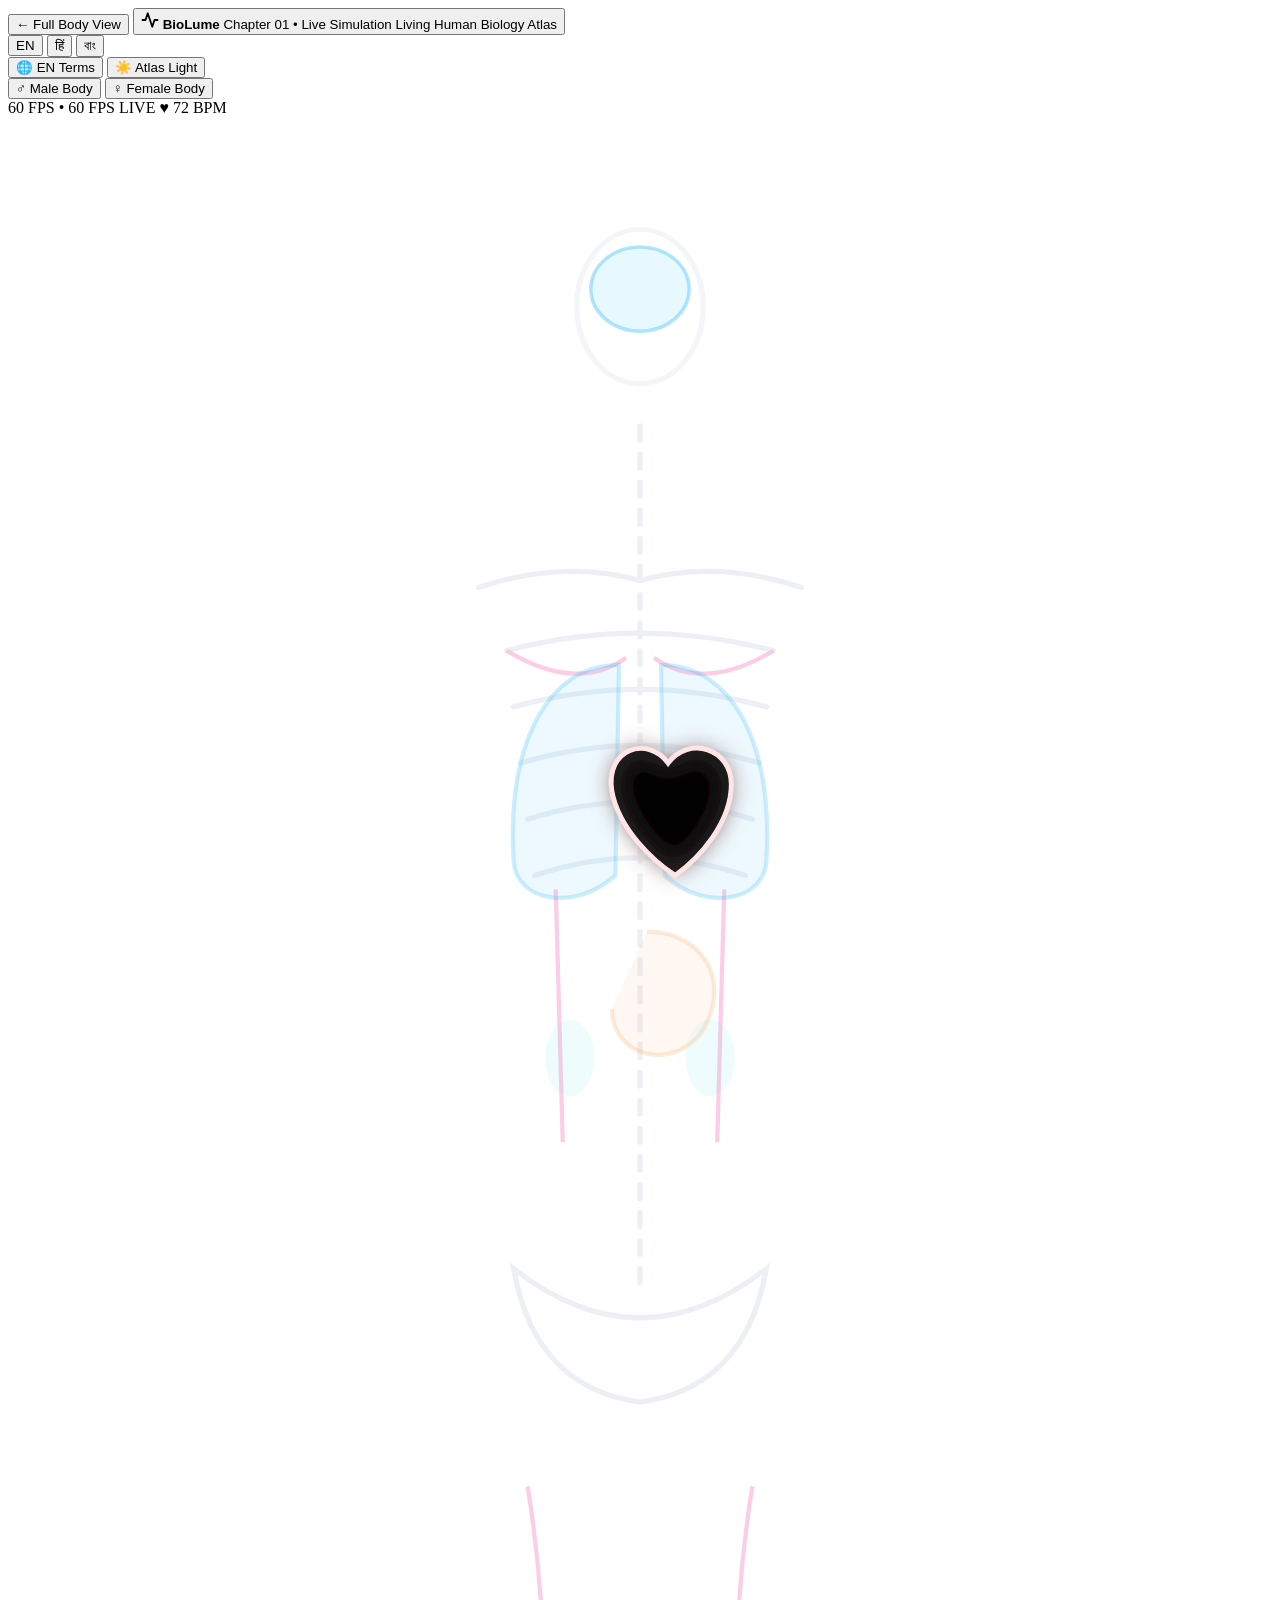
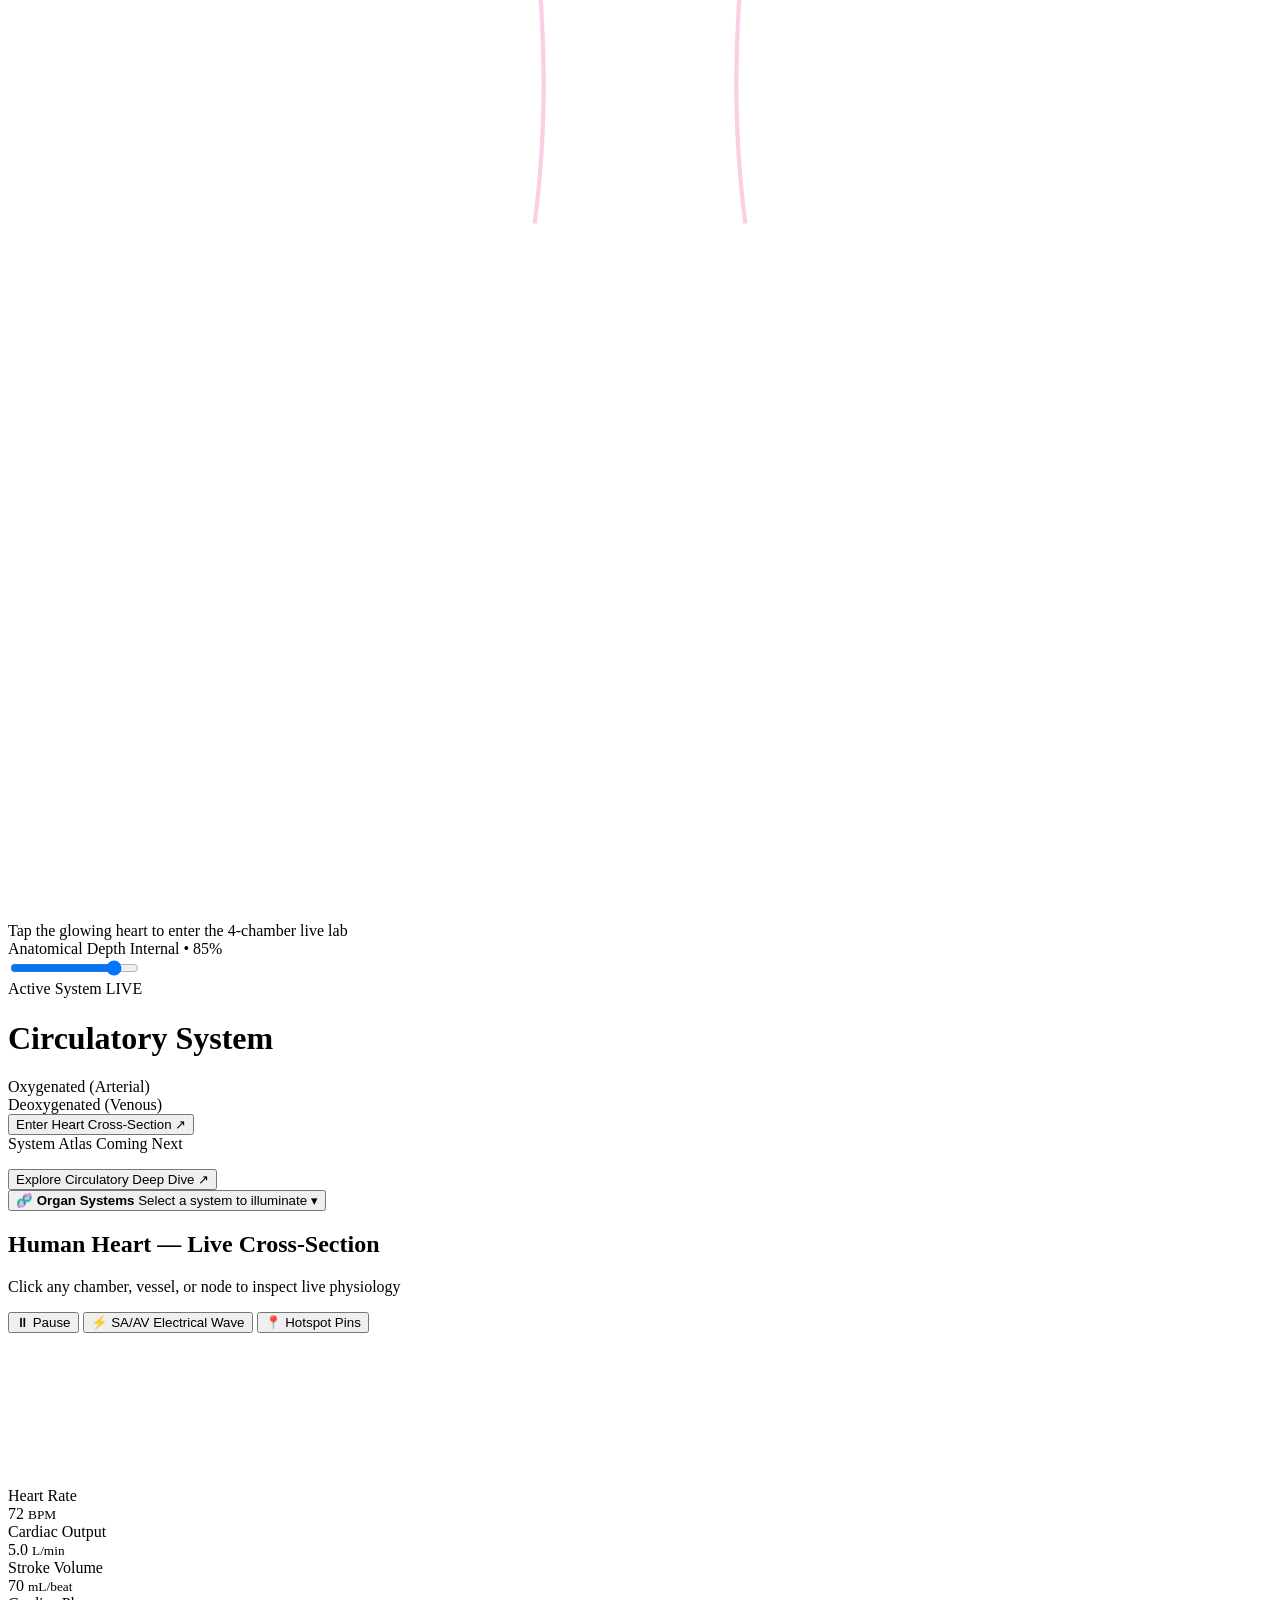
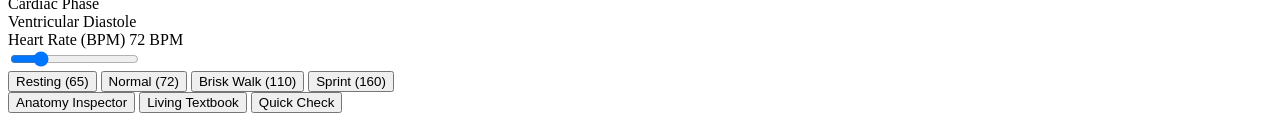
==== index.html @ b5ef1cfd "Create index.html" ====
<!DOCTYPE html>
<html lang="en" data-theme="dark" data-lang="en">
<head>
  <meta charset="UTF-8" />
  <meta name="viewport" content="width=device-width, initial-scale=1.0" />
  <title>BioLume — Living Human Biology Atlas</title>
  <meta name="description" content="Interactive 60 FPS bioluminescent human biology book in English, Hindi, and Bengali." />
  <link rel="preconnect" href="https://fonts.googleapis.com" />
  <link rel="preconnect" href="https://fonts.gstatic.com" crossorigin />
  <link href="https://fonts.googleapis.com/css2?family=Hind+Siliguri:wght@400;500;600;700&family=Noto+Sans+Devanagari:wght@400;500;600;700&family=Plus+Jakarta+Sans:wght@400;500;600;700;800&display=swap" rel="stylesheet" />
  <link rel="stylesheet" href="style.css" />
</head>
<body class="lab-grid-bg">
  <!-- TOP NAVIGATION BAR -->
  <header class="navbar">
    <div class="nav-inner">
      <div class="nav-left">
        <button id="btn-back" class="btn-back hidden" type="button">
          <span aria-hidden="true">←</span>
          <span data-i18n="nav.backToBody">Full Body View</span>
        </button>

        <button id="btn-brand" class="brand-btn" type="button">
          <span class="brand-icon" aria-hidden="true">
            <svg viewBox="0 0 24 24" width="18" height="18" fill="none" stroke="currentColor" stroke-width="2.4" stroke-linecap="round" stroke-linejoin="round">
              <polyline points="22 12 18 12 15 21 9 3 6 12 2 12"></polyline>
            </svg>
            <span class="brand-dot"></span>
          </span>
          <span class="brand-text">
            <span class="brand-row">
              <strong data-i18n="brand">BioLume</strong>
              <span class="chapter-badge" data-i18n="nav.chapterBadge">Chapter 01 • Live Simulation</span>
            </span>
            <span class="brand-tagline" data-i18n="tagline">Living Human Biology Atlas</span>
          </span>
        </button>
      </div>

      <div class="nav-right">
        <div class="lang-group" role="group" aria-label="Language Selector">
          <button class="lang-btn active" type="button" data-lang-btn="en">EN</button>
          <button class="lang-btn" type="button" data-lang-btn="hi">हिं</button>
          <button class="lang-btn" type="button" data-lang-btn="bn">বাং</button>
        </div>

        <button id="btn-bilingual" class="pill-btn" type="button" aria-pressed="true">
          <span aria-hidden="true">🌐</span>
          <span class="hide-xs" data-i18n="nav.bilingual">EN Terms</span>
        </button>

        <button id="btn-theme" class="pill-btn" type="button">
          <span id="theme-icon" aria-hidden="true">☀️</span>
          <span id="theme-label" class="hide-sm">Atlas Light</span>
        </button>
      </div>
    </div>
  </header>

  <!-- VIEW 1: FRONT PAGE — FULL BODY STAGE -->
  <main id="view-body" class="body-view">
    <div class="stage-top-bar">
      <div class="sex-toggle glass-panel" role="group" aria-label="Body Switch">
        <button id="btn-male" class="sex-btn active" type="button" aria-pressed="true">
          <span aria-hidden="true">♂</span>
          <span data-i18n="stage.male">Male Body</span>
        </button>
        <button id="btn-female" class="sex-btn" type="button" aria-pressed="false">
          <span aria-hidden="true">♀</span>
          <span data-i18n="stage.female">Female Body</span>
        </button>
      </div>

      <div class="telemetry-badges">
        <span class="badge-pill glass-panel fps-badge">
          <span class="live-dot"></span>
          <span id="fps-readout">60 FPS • 60 FPS LIVE</span>
        </span>
        <span class="badge-pill glass-panel bpm-badge hide-xs">
          <span>♥</span>
          <span id="stage-bpm-readout">72 BPM</span>
        </span>
      </div>
    </div>

    <div class="stage-grid">
      <!-- Interactive Human Body Canvas + SVG -->
      <div class="body-stage-wrap">
        <div id="body-stage-box" class="body-stage glass-panel">
          <div class="pedestal-glow" aria-hidden="true"></div>

          <svg id="body-svg" viewBox="0 0 360 640" class="body-svg" role="img" aria-label="Interactive Human Anatomy">
            <defs>
              <linearGradient id="bodySkinGrad" x1="0" y1="0" x2="0" y2="1">
                <stop id="skin-stop-1" offset="0%" stop-color="#38bdf8" stop-opacity="0.22" />
                <stop id="skin-stop-2" offset="100%" stop-color="#0284c7" stop-opacity="0.08" />
              </linearGradient>
              <filter id="organGlow" x="-30%" y="-30%" width="160%" height="160%">
                <feGaussianBlur stdDeviation="3.5" result="blur" />
                <feMerge>
                  <feMergeNode in="blur" />
                  <feMergeNode in="SourceGraphic" />
                </feMerge>
              </filter>
            </defs>

            <!-- Male / Female Silhouette -->
            <path id="body-outline" fill="url(#bodySkinGrad)" stroke="#38bdf8" stroke-width="1.8" />

            <!-- Muscular Layer -->
            <g id="layer-muscular" stroke="#f472b6" stroke-width="1.2" fill="none" opacity="0.35">
              <path d="M 142 152 Q 162 164 176 154 M 218 152 Q 198 164 184 154" />
              <path d="M 156 220 L 158 292 M 204 220 L 202 292" />
              <path d="M 148 390 Q 156 440 150 486 M 212 390 Q 204 440 210 486" />
            </g>

            <!-- Skeletal Layer -->
            <g id="layer-skeletal" stroke="#cbd5e1" stroke-width="1.5" fill="none" stroke-linecap="round" opacity="0.35">
              <ellipse cx="180" cy="54" rx="18" ry="22" stroke-opacity="0.65" />
              <line x1="180" y1="88" x2="180" y2="332" stroke-dasharray="4 4" />
              <path d="M 134 134 Q 158 126 180 132 Q 202 126 226 134" />
              <path d="M 142 152 Q 180 142 218 152" />
              <path d="M 144 168 Q 180 158 216 168" />
              <path d="M 146 184 Q 180 174 214 184" />
              <path d="M 148 200 Q 180 190 212 200" />
              <path d="M 150 216 Q 180 206 210 216" />
              <path id="pelvis-path" d="M 144 328 Q 180 356 216 328 Q 210 362 180 366 Q 150 362 144 328 Z" />
            </g>

            <!-- Reference Organs -->
            <g id="layer-organs" opacity="0.85">
              <ellipse id="org-brain" cx="180" cy="49" rx="14" ry="12" fill="#38bdf8" fill-opacity="0.14" stroke="#38bdf8" stroke-width="1" stroke-opacity="0.45" />
              <path id="org-lung-l" d="M 174 156 C 154 156 142 178 144 212 C 145 224 162 226 173 216 Z" fill="#38bdf8" fill-opacity="0.1" stroke="#38bdf8" stroke-width="1.2" stroke-opacity="0.3" />
              <path id="org-lung-r" d="M 186 156 C 206 156 218 178 216 212 C 215 224 198 226 187 216 Z" fill="#38bdf8" fill-opacity="0.1" stroke="#38bdf8" stroke-width="1.2" stroke-opacity="0.3" />
              <path id="org-stomach" d="M 182 232 C 198 232 206 246 198 260 C 190 272 172 268 172 254" fill="#fb923c" fill-opacity="0.08" stroke="#fb923c" stroke-width="1.2" stroke-opacity="0.22" />
              <ellipse id="org-kidney-l" cx="160" cy="268" rx="7" ry="11" fill="#22d3ee" fill-opacity="0.08" />
              <ellipse id="org-kidney-r" cx="200" cy="268" rx="7" ry="11" fill="#22d3ee" fill-opacity="0.08" />
            </g>

            <!-- Clickable Glowing Heart -->
            <g id="heart-hotspot" class="heart-clickable" role="button" tabindex="0" aria-label="Enter Heart Cross-Section" filter="url(#organGlow)">
              <circle id="heart-ring" cx="188" cy="198" r="21" fill="none" stroke="var(--arterial)" stroke-width="1.6" class="hotspot-ring" />
              <path id="heart-shape" d="M 188 184 C 182 176 170 180 172 192 C 174 203 184 212 190 216 C 197 211 206 201 206 190 C 206 180 194 176 188 184 Z" fill="var(--arterial)" fill-opacity="0.94" stroke="#ffe4e6" stroke-width="1.4" />
            </g>
          </svg>

          <!-- 60 FPS Physiology Canvas -->
          <canvas id="body-canvas" class="stage-canvas" aria-hidden="true"></canvas>

          <div class="stage-hint-wrap">
            <div id="stage-hint" class="stage-hint">Tap the glowing heart to enter the 4-chamber live lab</div>
          </div>
        </div>
      </div>

      <!-- Right Controls: X-Ray Depth + Active System Card -->
      <div class="stage-controls">
        <div class="glass-panel control-card">
          <div class="control-head">
            <span class="control-title" data-i18n="stage.xrayLabel">Anatomical Depth</span>
            <span id="xray-badge" class="accent-pill">Internal • 85%</span>
          </div>
          <input id="xray-slider" class="lab-slider" type="range" min="0" max="100" value="85" />
          <div id="xray-labels" class="xray-steps"></div>
        </div>

        <div class="glass-panel control-card">
          <div class="control-head">
            <span class="micro-label" data-i18n="stage.activeSystem">Active System</span>
            <span id="active-live-tag" class="live-tag">LIVE</span>
          </div>
          <h1 id="active-sys-title" class="sys-title">Circulatory System</h1>
          <p id="active-sys-desc" class="sys-desc"></p>

          <!-- Shown when Circulatory is selected -->
          <div id="circulatory-actions">
            <div class="legend-grid">
              <div class="legend-item">
                <span class="dot arterial-dot"></span>
                <span data-i18n="stage.oxygenated">Oxygenated (Arterial)</span>
              </div>
              <div class="legend-item">
                <span class="dot venous-dot"></span>
                <span data-i18n="stage.deoxygenated">Deoxygenated (Venous)</span>
              </div>
            </div>
            <button id="btn-enter-heart" class="primary-cta" type="button">
              <span data-i18n="stage.openDeepDive">Enter Heart Cross-Section</span>
              <span aria-hidden="true">↗</span>
            </button>
          </div>

          <!-- Shown when another system is selected -->
          <div id="coming-soon-box" class="soon-box hidden">
            <div class="soon-title" data-i18n="stage.comingSoonTitle">System Atlas Coming Next</div>
            <p class="soon-desc" data-i18n="stage.comingSoonDesc"></p>
            <button id="btn-jump-circulatory" class="secondary-cta" type="button">
              <span data-i18n="stage.switchCirculatory">Explore Circulatory Deep Dive</span>
              <span aria-hidden="true">↗</span>
            </button>
          </div>
        </div>
      </div>
    </div>
  </main>

  <!-- RIGHT-CORNER FLOATING ORGAN SYSTEM DOCK -->
  <aside id="organ-dock" class="organ-dock" aria-label="Organ Systems">
    <div class="glass-panel dock-card">
      <button id="btn-dock-toggle" class="dock-header" type="button" aria-expanded="true">
        <span class="dock-head-left">
          <span class="dock-icon">🧬</span>
          <span class="dock-titles">
            <strong data-i18n="dock.title">Organ Systems</strong>
            <span id="dock-subtitle" data-i18n="dock.subtitle">Select a system to illuminate</span>
          </span>
        </span>
        <span id="dock-chevron" class="dock-chevron">▾</span>
      </button>
      <div id="dock-list" class="dock-list atlas-scroll"></div>
    </div>
  </aside>

  <!-- VIEW 2: 60 FPS HEART DEEP-DIVE LAB -->
  <section id="view-heart" class="heart-view hidden">
    <div class="heart-header">
      <div>
        <h1 class="heart-title" data-i18n="heartLab.title">Human Heart — Live Cross-Section</h1>
        <p class="heart-subtitle" data-i18n="heartLab.subtitle">Click any chamber, vessel, or node to inspect live physiology</p>
      </div>

      <div class="heart-toggles">
        <button id="btn-pause" class="pill-btn" type="button">⏸ Pause</button>
        <button id="btn-electric" class="pill-btn active-electric" type="button" aria-pressed="true">⚡ <span data-i18n="heartLab.toggles.electrical">SA/AV Electrical Wave</span></button>
        <button id="btn-pins" class="pill-btn active-accent" type="button" aria-pressed="true">📍 <span data-i18n="heartLab.toggles.labels">Hotspot Pins</span></button>
      </div>
    </div>

    <div class="heart-grid">
      <!-- Left: 60 FPS Heart Cross-Section + Metrics + BPM Slider -->
      <div class="heart-left">
        <div id="heart-canvas-box" class="heart-stage glass-panel">
          <canvas id="heart-canvas" class="heart-canvas"></canvas>
          <div id="hotspot-pins-layer" class="pins-layer"></div>
        </div>

        <div class="metrics-grid">
          <div class="glass-panel metric-card">
            <span class="metric-label" data-i18n="heartLab.metrics.bpm">Heart Rate</span>
            <div class="metric-val arterial"><span id="metric-bpm">72</span> <small>BPM</small></div>
          </div>
          <div class="glass-panel metric-card">
            <span class="metric-label" data-i18n="heartLab.metrics.output">Cardiac Output</span>
            <div class="metric-val accent"><span id="metric-output">5.0</span> <small data-i18n="heartLab.metrics.litersMin">L/min</small></div>
          </div>
          <div class="glass-panel metric-card">
            <span class="metric-label" data-i18n="heartLab.metrics.stroke">Stroke Volume</span>
            <div class="metric-val"><span id="metric-stroke">70</span> <small data-i18n="heartLab.metrics.mlBeat">mL/beat</small></div>
          </div>
          <div class="glass-panel metric-card">
            <span class="metric-label" data-i18n="heartLab.metrics.phase">Cardiac Phase</span>
            <div id="metric-phase" class="metric-phase">Ventricular Diastole</div>
          </div>
        </div>

        <div class="glass-panel control-card">
          <div class="control-head">
            <span class="control-title" data-i18n="heartLab.bpmControl">Heart Rate (BPM)</span>
            <span id="bpm-pill" class="arterial-pill">72 BPM</span>
          </div>
          <input id="bpm-slider" class="lab-slider lab-slider-arterial" type="range" min="45" max="180" value="72" />
          <div class="preset-grid">
            <button class="preset-btn" type="button" data-bpm="65" data-i18n="heartLab.presets.rest">Resting (65)</button>
            <button class="preset-btn active" type="button" data-bpm="72" data-i18n="heartLab.presets.normal">Normal (72)</button>
            <button class="preset-btn" type="button" data-bpm="110" data-i18n="heartLab.presets.walk">Brisk Walk (110)</button>
            <button class="preset-btn" type="button" data-bpm="160" data-i18n="heartLab.presets.sprint">Sprint (160)</button>
          </div>
        </div>
      </div>

      <!-- Right: Anatomy Inspector / Living Textbook / Active Recall Quiz -->
      <div class="glass-panel reader-panel">
        <div class="reader-tabs" role="tablist">
          <button class="tab-btn active" type="button" data-tab="inspect" data-i18n="heartLab.tabs.inspect">Anatomy Inspector</button>
          <button class="tab-btn" type="button" data-tab="chapter" data-i18n="heartLab.tabs.chapter">Living Textbook</button>
          <button class="tab-btn" type="button" data-tab="quiz" data-i18n="heartLab.tabs.quiz">Quick Check</button>
        </div>
        <div id="reader-body" class="reader-body atlas-scroll"></div>
      </div>
    </div>
  </section>

  <script src="script.js"></script>
</body>
</html>
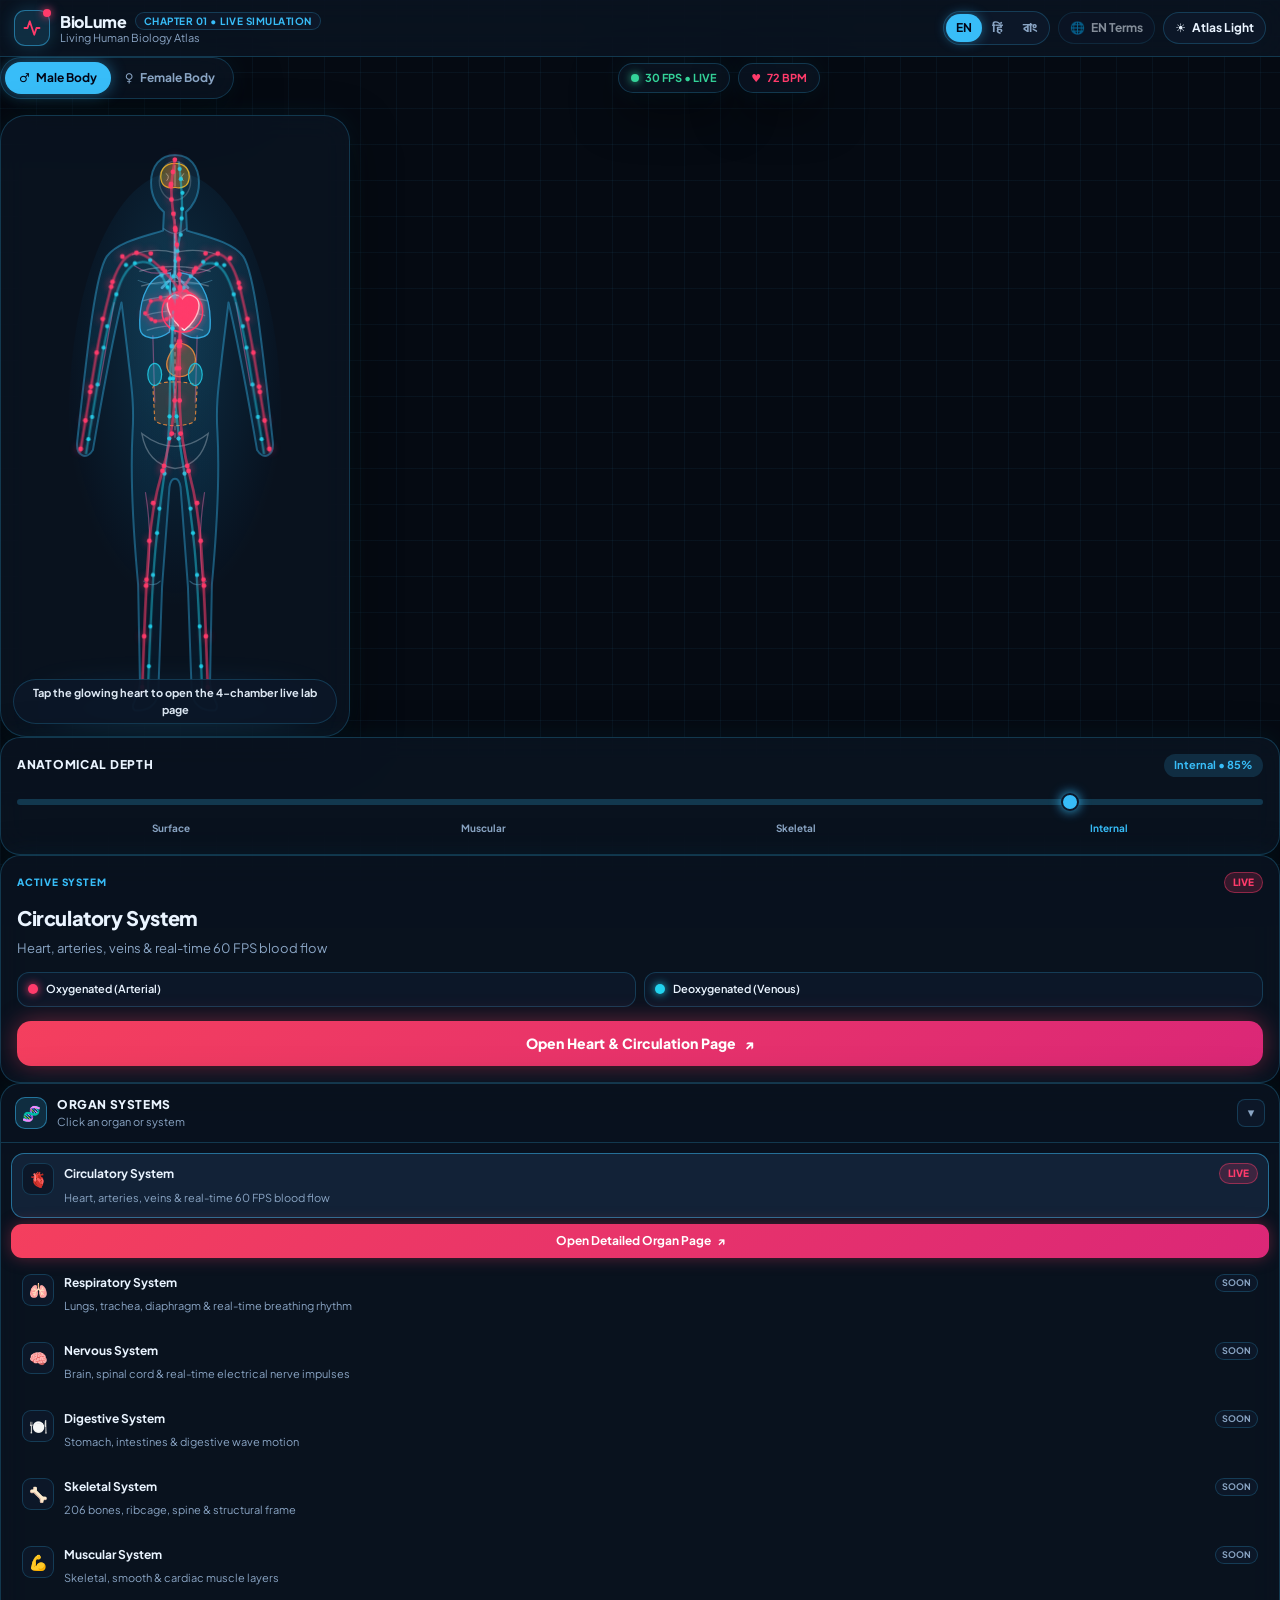
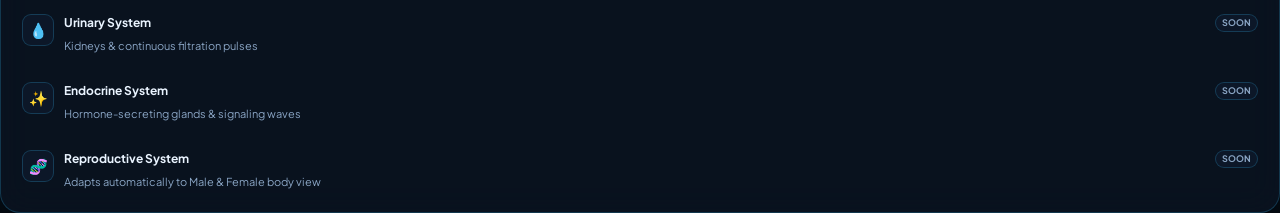
==== commit 7bdf04e9: "Update index.html" ====
--- a/index.html
+++ b/index.html
@@ -4,7 +4,7 @@
   <meta charset="UTF-8" />
   <meta name="viewport" content="width=device-width, initial-scale=1.0" />
   <title>BioLume — Living Human Biology Atlas</title>
-  <meta name="description" content="Interactive 60 FPS bioluminescent human biology book in English, Hindi, and Bengali." />
+  <meta name="description" content="Interactive 60 FPS bioluminescent human biology atlas in English, Hindi, and Bengali." />
   <link rel="preconnect" href="https://fonts.googleapis.com" />
   <link rel="preconnect" href="https://fonts.gstatic.com" crossorigin />
   <link href="https://fonts.googleapis.com/css2?family=Hind+Siliguri:wght@400;500;600;700&family=Noto+Sans+Devanagari:wght@400;500;600;700&family=Plus+Jakarta+Sans:wght@400;500;600;700;800&display=swap" rel="stylesheet" />
@@ -15,12 +15,7 @@
   <header class="navbar">
     <div class="nav-inner">
       <div class="nav-left">
-        <button id="btn-back" class="btn-back hidden" type="button">
-          <span aria-hidden="true">←</span>
-          <span data-i18n="nav.backToBody">Full Body View</span>
-        </button>
-
-        <button id="btn-brand" class="brand-btn" type="button">
+        <a href="index.html" class="brand-btn">
           <span class="brand-icon" aria-hidden="true">
             <svg viewBox="0 0 24 24" width="18" height="18" fill="none" stroke="currentColor" stroke-width="2.4" stroke-linecap="round" stroke-linejoin="round">
               <polyline points="22 12 18 12 15 21 9 3 6 12 2 12"></polyline>
@@ -34,7 +29,7 @@
             </span>
             <span class="brand-tagline" data-i18n="tagline">Living Human Biology Atlas</span>
           </span>
-        </button>
+        </a>
       </div>
 
       <div class="nav-right">
@@ -57,11 +52,12 @@
     </div>
   </header>
 
-  <!-- VIEW 1: FRONT PAGE — FULL BODY STAGE -->
-  <main id="view-body" class="body-view">
+  <!-- RESPONSIVE MULTI-DEVICE WORKSPACE (Mobile / Tablet / Laptop / Desktop) -->
+  <main class="atlas-workspace">
+    <!-- Top Control Strip: Male/Female Switch + Live Telemetry -->
     <div class="stage-top-bar">
       <div class="sex-toggle glass-panel" role="group" aria-label="Body Switch">
-        <button id="btn-male" class="sex-btn active" type="button" aria-pressed="true">
+        <button id="btn-male" class="sex-btn active-male" type="button" aria-pressed="true">
           <span aria-hidden="true">♂</span>
           <span data-i18n="stage.male">Male Body</span>
         </button>
@@ -74,28 +70,35 @@
       <div class="telemetry-badges">
         <span class="badge-pill glass-panel fps-badge">
           <span class="live-dot"></span>
-          <span id="fps-readout">60 FPS • 60 FPS LIVE</span>
+          <span id="fps-readout">60 FPS • LIVE</span>
         </span>
-        <span class="badge-pill glass-panel bpm-badge hide-xs">
-          <span>♥</span>
+        <span class="badge-pill glass-panel bpm-badge">
+          <span aria-hidden="true">♥</span>
           <span id="stage-bpm-readout">72 BPM</span>
         </span>
       </div>
     </div>
 
-    <div class="stage-grid">
-      <!-- Interactive Human Body Canvas + SVG -->
-      <div class="body-stage-wrap">
+    <!-- Responsive 3-Area Grid: Body Stage | Inspector Controls | Organ Systems Dock -->
+    <div class="workspace-grid">
+      <!-- AREA 1: FULL HUMAN BODY DIAGRAM + 60 FPS LIVE PHYSIOLOGY CANVAS -->
+      <section class="col-body" aria-label="Interactive Human Body">
         <div id="body-stage-box" class="body-stage glass-panel">
           <div class="pedestal-glow" aria-hidden="true"></div>
 
-          <svg id="body-svg" viewBox="0 0 360 640" class="body-svg" role="img" aria-label="Interactive Human Anatomy">
+          <svg id="body-svg" viewBox="0 0 360 640" class="body-svg" role="img" aria-label="Interactive Full Human Body Anatomy">
             <defs>
               <linearGradient id="bodySkinGrad" x1="0" y1="0" x2="0" y2="1">
-                <stop id="skin-stop-1" offset="0%" stop-color="#38bdf8" stop-opacity="0.22" />
-                <stop id="skin-stop-2" offset="100%" stop-color="#0284c7" stop-opacity="0.08" />
+                <stop id="skin-stop-1" offset="0%" stop-color="#38bdf8" stop-opacity="0.34" />
+                <stop id="skin-stop-2" offset="100%" stop-color="#0284c7" stop-opacity="0.16" />
               </linearGradient>
-              <filter id="organGlow" x="-30%" y="-30%" width="160%" height="160%">
+
+              <radialGradient id="bodyInnerGlow" cx="50%" cy="34%" r="55%">
+                <stop offset="0%" stop-color="#38bdf8" stop-opacity="0.18" />
+                <stop offset="100%" stop-color="#0ea5e9" stop-opacity="0" />
+              </radialGradient>
+
+              <filter id="organGlow" x="-35%" y="-35%" width="170%" height="170%">
                 <feGaussianBlur stdDeviation="3.5" result="blur" />
                 <feMerge>
                   <feMergeNode in="blur" />
@@ -104,19 +107,38 @@
               </filter>
             </defs>
 
-            <!-- Male / Female Silhouette -->
-            <path id="body-outline" fill="url(#bodySkinGrad)" stroke="#38bdf8" stroke-width="1.8" />
+            <!-- Subtle Anatomical Backing Aura -->
+            <ellipse cx="180" cy="310" rx="115" ry="265" fill="url(#bodyInnerGlow)" />
+
+            <!-- Always-Visible Full Human Body Silhouette (Male default, swaps to Female via body.js) -->
+            <path
+              id="body-outline"
+              d="M 180 26 C 196 26 206 38 206 56 C 206 72 198 83 192 88 L 193 108 C 212 114 242 120 254 136 C 266 154 274 226 286 336 C 288 352 276 358 269 346 C 258 282 248 228 238 186 L 231 244 C 228 272 224 294 226 326 C 228 362 226 426 220 492 L 218 598 C 218 614 230 622 224 628 C 212 630 198 624 198 606 L 194 494 L 186 386 C 184 374 176 374 174 386 L 166 494 L 162 606 C 162 624 148 630 136 628 C 130 622 142 614 142 598 L 140 492 C 134 426 132 362 134 326 C 136 294 132 272 129 244 L 122 186 C 112 228 102 282 91 346 C 84 358 72 352 74 336 C 86 226 94 154 106 136 C 118 120 148 114 167 108 L 168 88 C 162 83 154 72 154 56 C 154 38 164 26 180 26 Z"
+              fill="url(#bodySkinGrad)"
+              stroke="#38bdf8"
+              stroke-width="2.2"
+              stroke-linejoin="round"
+            />
+
+            <!-- Anatomical Surface Contour Lines (Neck, Chest, Midline, Knees) -->
+            <g id="layer-contours" stroke="#7dd3fc" stroke-opacity="0.32" stroke-width="1.1" fill="none" stroke-linecap="round">
+              <path d="M 168 106 Q 180 116 192 106" />
+              <path d="M 140 162 Q 160 170 176 162 M 220 162 Q 200 170 184 162" />
+              <line x1="180" y1="168" x2="180" y2="302" stroke-dasharray="3 5" stroke-opacity="0.22" />
+              <path d="M 146 488 Q 156 496 164 488 M 196 488 Q 204 496 214 488" />
+            </g>
 
             <!-- Muscular Layer -->
-            <g id="layer-muscular" stroke="#f472b6" stroke-width="1.2" fill="none" opacity="0.35">
-              <path d="M 142 152 Q 162 164 176 154 M 218 152 Q 198 164 184 154" />
-              <path d="M 156 220 L 158 292 M 204 220 L 202 292" />
-              <path d="M 148 390 Q 156 440 150 486 M 212 390 Q 204 440 210 486" />
+            <g id="layer-muscular" stroke="#f472b6" stroke-width="1.3" fill="none" opacity="0.32" stroke-linecap="round">
+              <path d="M 136 146 Q 158 160 176 150 M 224 146 Q 202 160 184 150" />
+              <path d="M 156 222 L 158 294 M 204 222 L 202 294" />
+              <path d="M 114 186 Q 106 230 98 276 M 246 186 Q 254 230 262 276" />
+              <path d="M 148 392 Q 156 442 150 486 M 212 392 Q 204 442 210 486" />
             </g>
 
             <!-- Skeletal Layer -->
-            <g id="layer-skeletal" stroke="#cbd5e1" stroke-width="1.5" fill="none" stroke-linecap="round" opacity="0.35">
-              <ellipse cx="180" cy="54" rx="18" ry="22" stroke-opacity="0.65" />
+            <g id="layer-skeletal" stroke="#cbd5e1" stroke-width="1.5" fill="none" stroke-linecap="round" opacity="0.36">
+              <ellipse cx="180" cy="54" rx="17" ry="21" stroke-opacity="0.65" />
               <line x1="180" y1="88" x2="180" y2="332" stroke-dasharray="4 4" />
               <path d="M 134 134 Q 158 126 180 132 Q 202 126 226 134" />
               <path d="M 142 152 Q 180 142 218 152" />
@@ -127,34 +149,53 @@
               <path id="pelvis-path" d="M 144 328 Q 180 356 216 328 Q 210 362 180 366 Q 150 362 144 328 Z" />
             </g>
 
-            <!-- Reference Organs -->
-            <g id="layer-organs" opacity="0.85">
-              <ellipse id="org-brain" cx="180" cy="49" rx="14" ry="12" fill="#38bdf8" fill-opacity="0.14" stroke="#38bdf8" stroke-width="1" stroke-opacity="0.45" />
-              <path id="org-lung-l" d="M 174 156 C 154 156 142 178 144 212 C 145 224 162 226 173 216 Z" fill="#38bdf8" fill-opacity="0.1" stroke="#38bdf8" stroke-width="1.2" stroke-opacity="0.3" />
-              <path id="org-lung-r" d="M 186 156 C 206 156 218 178 216 212 C 215 224 198 226 187 216 Z" fill="#38bdf8" fill-opacity="0.1" stroke="#38bdf8" stroke-width="1.2" stroke-opacity="0.3" />
-              <path id="org-stomach" d="M 182 232 C 198 232 206 246 198 260 C 190 272 172 268 172 254" fill="#fb923c" fill-opacity="0.08" stroke="#fb923c" stroke-width="1.2" stroke-opacity="0.22" />
-              <ellipse id="org-kidney-l" cx="160" cy="268" rx="7" ry="11" fill="#22d3ee" fill-opacity="0.08" />
-              <ellipse id="org-kidney-r" cx="200" cy="268" rx="7" ry="11" fill="#22d3ee" fill-opacity="0.08" />
-            </g>
-
-            <!-- Clickable Glowing Heart -->
-            <g id="heart-hotspot" class="heart-clickable" role="button" tabindex="0" aria-label="Enter Heart Cross-Section" filter="url(#organGlow)">
-              <circle id="heart-ring" cx="188" cy="198" r="21" fill="none" stroke="var(--arterial)" stroke-width="1.6" class="hotspot-ring" />
-              <path id="heart-shape" d="M 188 184 C 182 176 170 180 172 192 C 174 203 184 212 190 216 C 197 211 206 201 206 190 C 206 180 194 176 188 184 Z" fill="var(--arterial)" fill-opacity="0.94" stroke="#ffe4e6" stroke-width="1.4" />
+            <!-- Detailed Clickable Organ Diagrams -->
+            <g id="layer-organs">
+              <!-- Brain (Nervous System) -->
+              <g id="org-brain" class="organ-clickable" data-organ="nervous" role="button" tabindex="0" aria-label="Nervous System — Brain">
+                <path d="M 180 35 C 168 35 163 44 165 53 C 166 60 173 63 180 61 C 187 63 194 60 195 53 C 197 44 192 35 180 35 Z" fill="#fbbf24" fill-opacity="0.34" stroke="#fbbf24" stroke-width="1.4" />
+                <path d="M 180 37 L 180 60 M 170 46 Q 175 49 171 54 M 190 46 Q 185 49 189 54" stroke="#fef3c7" stroke-width="0.9" stroke-opacity="0.7" fill="none" />
+              </g>
+
+              <!-- Trachea & Lungs (Respiratory System) -->
+              <g id="org-lungs" class="organ-clickable" data-organ="respiratory" role="button" tabindex="0" aria-label="Respiratory System — Lungs">
+                <path d="M 180 112 L 180 158 M 180 156 L 166 170 M 180 156 L 194 170" stroke="#7dd3fc" stroke-width="3" stroke-linecap="round" fill="none" opacity="0.75" />
+                <path id="org-lung-l" d="M 175 154 C 154 154 140 178 142 214 C 143 226 161 228 174 218 Z" fill="#38bdf8" fill-opacity="0.28" stroke="#38bdf8" stroke-width="1.5" />
+                <path id="org-lung-r" d="M 185 154 C 206 154 220 178 218 214 C 217 226 199 228 186 218 Z" fill="#38bdf8" fill-opacity="0.28" stroke="#38bdf8" stroke-width="1.5" />
+              </g>
+
+              <!-- Stomach & Intestines (Digestive System) -->
+              <g id="org-digestive" class="organ-clickable" data-organ="digestive" role="button" tabindex="0" aria-label="Digestive System — Stomach & Intestines">
+                <path id="org-stomach" d="M 182 230 C 199 230 207 245 199 259 C 191 271 171 268 171 253 C 171 244 177 238 182 230 Z" fill="#fb923c" fill-opacity="0.32" stroke="#fb923c" stroke-width="1.4" />
+                <path d="M 156 278 C 156 270 204 270 204 278 L 202 312 C 202 322 158 322 158 312 Z" fill="#fb923c" fill-opacity="0.16" stroke="#fb923c" stroke-width="1.2" stroke-dasharray="4 3" />
+              </g>
+
+              <!-- Kidneys (Urinary System) -->
+              <g id="org-urinary" class="organ-clickable" data-organ="urinary" role="button" tabindex="0" aria-label="Urinary System — Kidneys">
+                <ellipse id="org-kidney-l" cx="158" cy="264" rx="7.5" ry="12" fill="#22d3ee" fill-opacity="0.32" stroke="#22d3ee" stroke-width="1.3" />
+                <ellipse id="org-kidney-r" cx="202" cy="264" rx="7.5" ry="12" fill="#22d3ee" fill-opacity="0.32" stroke="#22d3ee" stroke-width="1.3" />
+              </g>
+            </g>
+
+            <!-- Flagship Clickable Heart -> Opens circulatory.html -->
+            <g id="heart-hotspot" class="organ-clickable" data-organ="circulatory" role="button" tabindex="0" aria-label="Open Heart & Circulatory System Page" filter="url(#organGlow)">
+              <circle id="heart-ring" cx="188" cy="196" r="22" fill="none" stroke="var(--arterial)" stroke-width="1.7" class="hotspot-ring" />
+              <path d="M 184 180 C 184 170 194 170 195 178" fill="none" stroke="#ff3b6b" stroke-width="3" stroke-linecap="round" />
+              <path id="heart-shape" d="M 188 182 C 182 174 170 179 172 191 C 174 202 184 212 190 216 C 197 211 206 200 206 189 C 206 179 194 174 188 182 Z" fill="var(--arterial)" fill-opacity="0.96" stroke="#ffe4e6" stroke-width="1.5" />
             </g>
           </svg>
 
-          <!-- 60 FPS Physiology Canvas -->
+          <!-- 60 FPS Real-Time Physiology Canvas -->
           <canvas id="body-canvas" class="stage-canvas" aria-hidden="true"></canvas>
 
           <div class="stage-hint-wrap">
-            <div id="stage-hint" class="stage-hint">Tap the glowing heart to enter the 4-chamber live lab</div>
-          </div>
-        </div>
-      </div>
-
-      <!-- Right Controls: X-Ray Depth + Active System Card -->
-      <div class="stage-controls">
+            <div id="stage-hint" class="stage-hint" data-i18n="stage.diveHint">Tap the glowing heart to open the 4-chamber live lab page</div>
+          </div>
+        </div>
+      </section>
+
+      <!-- AREA 2: X-RAY DEPTH SLIDER + ACTIVE ORGAN DETAIL CARD -->
+      <section class="col-inspector" aria-label="System Controls and Details">
         <div class="glass-panel control-card">
           <div class="control-head">
             <span class="control-title" data-i18n="stage.xrayLabel">Anatomical Depth</span>
@@ -184,112 +225,44 @@
                 <span data-i18n="stage.deoxygenated">Deoxygenated (Venous)</span>
               </div>
             </div>
-            <button id="btn-enter-heart" class="primary-cta" type="button">
-              <span data-i18n="stage.openDeepDive">Enter Heart Cross-Section</span>
+            <a href="circulatory.html" class="primary-cta">
+              <span data-i18n="stage.openDeepDive">Open Heart &amp; Circulation Page</span>
               <span aria-hidden="true">↗</span>
-            </button>
+            </a>
           </div>
 
           <!-- Shown when another system is selected -->
           <div id="coming-soon-box" class="soon-box hidden">
-            <div class="soon-title" data-i18n="stage.comingSoonTitle">System Atlas Coming Next</div>
+            <div class="soon-title" data-i18n="stage.comingSoonTitle">Dedicated Organ Page Coming Next</div>
             <p class="soon-desc" data-i18n="stage.comingSoonDesc"></p>
-            <button id="btn-jump-circulatory" class="secondary-cta" type="button">
-              <span data-i18n="stage.switchCirculatory">Explore Circulatory Deep Dive</span>
+            <a href="circulatory.html" class="secondary-cta">
+              <span data-i18n="stage.switchCirculatory">Go to Circulatory System Page</span>
               <span aria-hidden="true">↗</span>
-            </button>
-          </div>
-        </div>
-      </div>
+            </a>
+          </div>
+        </div>
+      </section>
+
+      <!-- AREA 3: ORGAN SYSTEMS DOCK (Sticky Right Sidebar on Laptop/Desktop, Clean Grid on Mobile/Tablet) -->
+      <aside id="organ-dock" class="col-dock" aria-label="Organ Systems">
+        <div class="glass-panel dock-card">
+          <button id="btn-dock-toggle" class="dock-header" type="button" aria-expanded="true">
+            <span class="dock-head-left">
+              <span class="dock-icon" aria-hidden="true">🧬</span>
+              <span class="dock-titles">
+                <strong data-i18n="dock.title">Organ Systems</strong>
+                <span id="dock-subtitle" data-i18n="dock.subtitle">Click an organ or system</span>
+              </span>
+            </span>
+            <span id="dock-chevron" class="dock-chevron" aria-hidden="true">▾</span>
+          </button>
+          <div id="dock-list" class="dock-list atlas-scroll"></div>
+        </div>
+      </aside>
     </div>
   </main>
 
-  <!-- RIGHT-CORNER FLOATING ORGAN SYSTEM DOCK -->
-  <aside id="organ-dock" class="organ-dock" aria-label="Organ Systems">
-    <div class="glass-panel dock-card">
-      <button id="btn-dock-toggle" class="dock-header" type="button" aria-expanded="true">
-        <span class="dock-head-left">
-          <span class="dock-icon">🧬</span>
-          <span class="dock-titles">
-            <strong data-i18n="dock.title">Organ Systems</strong>
-            <span id="dock-subtitle" data-i18n="dock.subtitle">Select a system to illuminate</span>
-          </span>
-        </span>
-        <span id="dock-chevron" class="dock-chevron">▾</span>
-      </button>
-      <div id="dock-list" class="dock-list atlas-scroll"></div>
-    </div>
-  </aside>
-
-  <!-- VIEW 2: 60 FPS HEART DEEP-DIVE LAB -->
-  <section id="view-heart" class="heart-view hidden">
-    <div class="heart-header">
-      <div>
-        <h1 class="heart-title" data-i18n="heartLab.title">Human Heart — Live Cross-Section</h1>
-        <p class="heart-subtitle" data-i18n="heartLab.subtitle">Click any chamber, vessel, or node to inspect live physiology</p>
-      </div>
-
-      <div class="heart-toggles">
-        <button id="btn-pause" class="pill-btn" type="button">⏸ Pause</button>
-        <button id="btn-electric" class="pill-btn active-electric" type="button" aria-pressed="true">⚡ <span data-i18n="heartLab.toggles.electrical">SA/AV Electrical Wave</span></button>
-        <button id="btn-pins" class="pill-btn active-accent" type="button" aria-pressed="true">📍 <span data-i18n="heartLab.toggles.labels">Hotspot Pins</span></button>
-      </div>
-    </div>
-
-    <div class="heart-grid">
-      <!-- Left: 60 FPS Heart Cross-Section + Metrics + BPM Slider -->
-      <div class="heart-left">
-        <div id="heart-canvas-box" class="heart-stage glass-panel">
-          <canvas id="heart-canvas" class="heart-canvas"></canvas>
-          <div id="hotspot-pins-layer" class="pins-layer"></div>
-        </div>
-
-        <div class="metrics-grid">
-          <div class="glass-panel metric-card">
-            <span class="metric-label" data-i18n="heartLab.metrics.bpm">Heart Rate</span>
-            <div class="metric-val arterial"><span id="metric-bpm">72</span> <small>BPM</small></div>
-          </div>
-          <div class="glass-panel metric-card">
-            <span class="metric-label" data-i18n="heartLab.metrics.output">Cardiac Output</span>
-            <div class="metric-val accent"><span id="metric-output">5.0</span> <small data-i18n="heartLab.metrics.litersMin">L/min</small></div>
-          </div>
-          <div class="glass-panel metric-card">
-            <span class="metric-label" data-i18n="heartLab.metrics.stroke">Stroke Volume</span>
-            <div class="metric-val"><span id="metric-stroke">70</span> <small data-i18n="heartLab.metrics.mlBeat">mL/beat</small></div>
-          </div>
-          <div class="glass-panel metric-card">
-            <span class="metric-label" data-i18n="heartLab.metrics.phase">Cardiac Phase</span>
-            <div id="metric-phase" class="metric-phase">Ventricular Diastole</div>
-          </div>
-        </div>
-
-        <div class="glass-panel control-card">
-          <div class="control-head">
-            <span class="control-title" data-i18n="heartLab.bpmControl">Heart Rate (BPM)</span>
-            <span id="bpm-pill" class="arterial-pill">72 BPM</span>
-          </div>
-          <input id="bpm-slider" class="lab-slider lab-slider-arterial" type="range" min="45" max="180" value="72" />
-          <div class="preset-grid">
-            <button class="preset-btn" type="button" data-bpm="65" data-i18n="heartLab.presets.rest">Resting (65)</button>
-            <button class="preset-btn active" type="button" data-bpm="72" data-i18n="heartLab.presets.normal">Normal (72)</button>
-            <button class="preset-btn" type="button" data-bpm="110" data-i18n="heartLab.presets.walk">Brisk Walk (110)</button>
-            <button class="preset-btn" type="button" data-bpm="160" data-i18n="heartLab.presets.sprint">Sprint (160)</button>
-          </div>
-        </div>
-      </div>
-
-      <!-- Right: Anatomy Inspector / Living Textbook / Active Recall Quiz -->
-      <div class="glass-panel reader-panel">
-        <div class="reader-tabs" role="tablist">
-          <button class="tab-btn active" type="button" data-tab="inspect" data-i18n="heartLab.tabs.inspect">Anatomy Inspector</button>
-          <button class="tab-btn" type="button" data-tab="chapter" data-i18n="heartLab.tabs.chapter">Living Textbook</button>
-          <button class="tab-btn" type="button" data-tab="quiz" data-i18n="heartLab.tabs.quiz">Quick Check</button>
-        </div>
-        <div id="reader-body" class="reader-body atlas-scroll"></div>
-      </div>
-    </div>
-  </section>
-
-  <script src="script.js"></script>
+  <script src="lang.js"></script>
+  <script src="body.js"></script>
 </body>
 </html>
--- a/style.css
+++ b/style.css
@@ -0,0 +1,1212 @@
+/* =========================================
+   BIOLUMINESCENT DARK LAB (DEFAULT)
+   ========================================= */
+:root {
+  --bg: #050a12;
+  --bg-radial:
+    radial-gradient(circle at 50% 35%, rgba(14, 165, 233, 0.14) 0%, transparent 52%),
+    radial-gradient(circle at 20% 80%, rgba(244, 63, 94, 0.10) 0%, transparent 48%),
+    linear-gradient(180deg, #040810 0%, #07101d 100%);
+  --grid-line: rgba(56, 189, 248, 0.055);
+  --surface: rgba(11, 20, 34, 0.80);
+  --surface-strong: #0c1728;
+  --surface-hover: rgba(20, 36, 58, 0.92);
+  --border: rgba(56, 189, 248, 0.22);
+  --border-strong: rgba(56, 189, 248, 0.50);
+  --text: #eaf4ff;
+  --muted: #8aa5c4;
+
+  --arterial: #ff3b6b;
+  --venous: #22d3ee;
+  --electric: #fbbf24;
+  --accent: #38bdf8;
+  --accent-soft: rgba(56, 189, 248, 0.16);
+  --arterial-soft: rgba(255, 59, 107, 0.18);
+  --shadow-glow: 0 18px 46px rgba(0, 0, 0, 0.55), 0 0 28px rgba(56, 189, 248, 0.08);
+}
+
+/* =========================================
+   CLASSIC MEDICAL ATLAS (LIGHT MODE)
+   ========================================= */
+[data-theme="light"] {
+  --bg: #f4f7fb;
+  --bg-radial:
+    radial-gradient(circle at 50% 25%, rgba(14, 165, 233, 0.10) 0%, transparent 55%),
+    radial-gradient(circle at 80% 80%, rgba(225, 29, 72, 0.07) 0%, transparent 48%),
+    linear-gradient(180deg, #f8fafd 0%, #eef3f9 100%);
+  --grid-line: rgba(15, 23, 42, 0.045);
+  --surface: rgba(255, 255, 255, 0.90);
+  --surface-strong: #ffffff;
+  --surface-hover: #f1f6fc;
+  --border: rgba(15, 23, 42, 0.13);
+  --border-strong: rgba(2, 132, 199, 0.45);
+  --text: #0f172a;
+  --muted: #475569;
+
+  --arterial: #dc2626;
+  --venous: #0284c7;
+  --electric: #d97706;
+  --accent: #0284c7;
+  --accent-soft: rgba(2, 132, 199, 0.12);
+  --arterial-soft: rgba(220, 38, 38, 0.12);
+  --shadow-glow: 0 14px 36px rgba(15, 23, 42, 0.09);
+}
+
+*, *::before, *::after {
+  box-sizing: border-box;
+  margin: 0;
+  padding: 0;
+}
+
+html {
+  background-color: var(--bg);
+  color: var(--text);
+  scroll-behavior: smooth;
+}
+
+body {
+  min-height: 100vh;
+  background-color: var(--bg);
+  background-image: var(--bg-radial);
+  background-attachment: fixed;
+  color: var(--text);
+  font-family: "Plus Jakarta Sans", "Hind Siliguri", "Noto Sans Devanagari", system-ui, sans-serif;
+  line-height: 1.5;
+  overflow-x: hidden;
+  transition: background-color 0.25s ease, color 0.25s ease;
+  -webkit-font-smoothing: antialiased;
+}
+
+html[data-lang="hi"] body {
+  font-family: "Noto Sans Devanagari", "Plus Jakarta Sans", system-ui, sans-serif;
+  line-height: 1.7;
+}
+
+html[data-lang="bn"] body {
+  font-family: "Hind Siliguri", "Plus Jakarta Sans", system-ui, sans-serif;
+  line-height: 1.72;
+}
+
+a {
+  color: inherit;
+  text-decoration: none;
+}
+
+button {
+  font: inherit;
+  color: inherit;
+  background: none;
+  border: none;
+  cursor: pointer;
+}
+
+.hidden {
+  display: none !important;
+}
+
+.lab-grid-bg {
+  background-image:
+    linear-gradient(to right, var(--grid-line) 1px, transparent 1px),
+    linear-gradient(to bottom, var(--grid-line) 1px, transparent 1px);
+  background-size: 36px 36px;
+}
+
+.glass-panel {
+  background: var(--surface);
+  backdrop-filter: blur(16px);
+  -webkit-backdrop-filter: blur(16px);
+  border: 1px solid var(--border);
+  box-shadow: var(--shadow-glow);
+}
+
+/* =========================================
+   TOP NAVIGATION BAR
+   ========================================= */
+.navbar {
+  position: sticky;
+  top: 0;
+  z-index: 40;
+  width: 100%;
+  border-bottom: 1px solid var(--border);
+  background: var(--surface);
+  backdrop-filter: blur(18px);
+  -webkit-backdrop-filter: blur(18px);
+}
+
+.nav-inner {
+  max-width: 1280px;
+  margin: 0 auto;
+  padding: 10px 14px;
+  display: flex;
+  flex-wrap: wrap;
+  align-items: center;
+  justify-content: space-between;
+  gap: 8px;
+}
+
+.nav-left, .nav-right {
+  display: flex;
+  align-items: center;
+  gap: 8px;
+}
+
+.btn-back {
+  display: inline-flex;
+  align-items: center;
+  gap: 6px;
+  padding: 6px 12px;
+  border-radius: 999px;
+  border: 1px solid var(--border-strong);
+  background: var(--accent-soft);
+  color: var(--accent);
+  font-size: 12px;
+  font-weight: 700;
+  transition: transform 0.15s ease, filter 0.15s ease;
+}
+
+.btn-back:hover { filter: brightness(1.1); }
+.btn-back:active { transform: scale(0.96); }
+
+.brand-btn {
+  display: flex;
+  align-items: center;
+  gap: 10px;
+  text-align: left;
+}
+
+.brand-icon {
+  position: relative;
+  width: 36px;
+  height: 36px;
+  border-radius: 11px;
+  border: 1px solid var(--border-strong);
+  background: var(--accent-soft);
+  color: var(--arterial);
+  display: flex;
+  align-items: center;
+  justify-content: center;
+  box-shadow: 0 0 18px rgba(56, 189, 248, 0.22);
+}
+
+.brand-dot {
+  position: absolute;
+  top: -2px;
+  right: -2px;
+  width: 8px;
+  height: 8px;
+  border-radius: 50%;
+  background: var(--arterial);
+  box-shadow: 0 0 8px var(--arterial);
+}
+
+.brand-text {
+  display: flex;
+  flex-direction: column;
+  line-height: 1.2;
+}
+
+.brand-row {
+  display: flex;
+  align-items: center;
+  gap: 8px;
+}
+
+.brand-row strong {
+  font-size: 16px;
+  font-weight: 800;
+  letter-spacing: -0.02em;
+}
+
+.chapter-badge {
+  display: none;
+  padding: 2px 8px;
+  border-radius: 999px;
+  border: 1px solid var(--border);
+  background: var(--surface-strong);
+  color: var(--accent);
+  font-size: 10px;
+  font-weight: 700;
+  text-transform: uppercase;
+  letter-spacing: 0.05em;
+}
+
+.brand-tagline {
+  display: none;
+  font-size: 11px;
+  color: var(--muted);
+}
+
+.lang-group {
+  display: flex;
+  align-items: center;
+  padding: 2px;
+  border-radius: 999px;
+  border: 1px solid var(--border);
+  background: var(--surface-strong);
+}
+
+.lang-btn {
+  padding: 5px 10px;
+  border-radius: 999px;
+  font-size: 12px;
+  font-weight: 700;
+  color: var(--muted);
+  transition: background 0.15s ease, color 0.15s ease;
+}
+
+.lang-btn:hover { color: var(--text); }
+
+.lang-btn.active {
+  background: var(--accent);
+  color: #020617;
+  box-shadow: 0 0 12px rgba(56, 189, 248, 0.45);
+}
+
+.pill-btn {
+  display: inline-flex;
+  align-items: center;
+  gap: 6px;
+  padding: 6px 11px;
+  border-radius: 999px;
+  border: 1px solid var(--border);
+  background: var(--surface-strong);
+  color: var(--text);
+  font-size: 12px;
+  font-weight: 700;
+  transition: border-color 0.15s ease, transform 0.15s ease;
+}
+
+.pill-btn:hover { border-color: var(--border-strong); }
+.pill-btn:active { transform: scale(0.96); }
+
+.pill-btn.active-accent {
+  border-color: var(--border-strong);
+  background: var(--accent-soft);
+  color: var(--accent);
+}
+
+.pill-btn.active-electric {
+  border-color: rgba(251, 191, 36, 0.55);
+  background: rgba(251, 191, 36, 0.14);
+  color: var(--electric);
+}
+
+.pill-btn.dimmed { opacity: 0.55; }
+
+/* =========================================
+   FRONT PAGE — BODY STAGE
+   ========================================= */
+.body-view {
+  max-width: 1280px;
+  margin: 0 auto;
+  padding: 16px 14px 120px;
+}
+
+.stage-top-bar {
+  max-width: 820px;
+  margin-bottom: 16px;
+  display: flex;
+  flex-wrap: wrap;
+  align-items: center;
+  justify-content: space-between;
+  gap: 10px;
+}
+
+.sex-toggle {
+  display: inline-flex;
+  padding: 4px;
+  border-radius: 999px;
+}
+
+.sex-btn {
+  display: inline-flex;
+  align-items: center;
+  gap: 6px;
+  padding: 7px 14px;
+  border-radius: 999px;
+  font-size: 12px;
+  font-weight: 700;
+  color: var(--muted);
+  transition: all 0.2s ease;
+}
+
+.sex-btn.active-male {
+  background: var(--accent);
+  color: #020617;
+  box-shadow: 0 0 16px rgba(56, 189, 248, 0.45);
+}
+
+.sex-btn.active-female {
+  background: #ec4899;
+  color: #ffffff;
+  box-shadow: 0 0 16px rgba(236, 72, 153, 0.45);
+}
+
+.telemetry-badges {
+  display: flex;
+  align-items: center;
+  gap: 8px;
+}
+
+.badge-pill {
+  display: inline-flex;
+  align-items: center;
+  gap: 6px;
+  padding: 6px 12px;
+  border-radius: 999px;
+  font-size: 11px;
+  font-weight: 700;
+}
+
+.fps-badge { color: #34d399; }
+.bpm-badge { color: var(--arterial); }
+
+.live-dot {
+  width: 8px;
+  height: 8px;
+  border-radius: 50%;
+  background: #34d399;
+  box-shadow: 0 0 8px #34d399;
+  animation: pulseDot 1.6s ease-in-out infinite;
+}
+
+.stage-grid {
+  max-width: 900px;
+  display: grid;
+  grid-template-columns: 1fr;
+  gap: 20px;
+  align-items: center;
+}
+
+.body-stage-wrap {
+  display: flex;
+  justify-content: center;
+}
+
+.body-stage {
+  position: relative;
+  width: 100%;
+  max-width: 350px;
+  aspect-ratio: 9 / 16;
+  border-radius: 26px;
+  padding: 8px;
+  overflow: hidden;
+}
+
+.pedestal-glow {
+  pointer-events: none;
+  position: absolute;
+  left: 40px;
+  right: 40px;
+  bottom: 14px;
+  height: 28px;
+  border-radius: 50%;
+  background: rgba(56, 189, 248, 0.22);
+  filter: blur(18px);
+}
+
+.body-svg {
+  position: relative;
+  z-index: 10;
+  width: 100%;
+  height: 100%;
+  user-select: none;
+}
+
+.stage-canvas {
+  pointer-events: none;
+  position: absolute;
+  inset: 0;
+  z-index: 20;
+  width: 100%;
+  height: 100%;
+}
+
+.organ-clickable {
+  cursor: pointer;
+  outline: none;
+  transition: opacity 0.2s ease, transform 0.2s ease;
+}
+
+.organ-clickable:hover {
+  filter: drop-shadow(0 0 10px var(--accent));
+}
+
+.stage-hint-wrap {
+  pointer-events: none;
+  position: absolute;
+  left: 12px;
+  right: 12px;
+  bottom: 12px;
+  z-index: 30;
+  display: flex;
+  justify-content: center;
+}
+
+.stage-hint {
+  padding: 5px 12px;
+  border-radius: 999px;
+  border: 1px solid var(--border);
+  background: var(--surface-strong);
+  font-size: 11px;
+  font-weight: 700;
+  text-align: center;
+  opacity: 0.94;
+}
+
+/* Controls & System Card */
+.stage-controls {
+  display: flex;
+  flex-direction: column;
+  gap: 14px;
+}
+
+.control-card {
+  border-radius: 20px;
+  padding: 16px;
+}
+
+.control-head {
+  display: flex;
+  align-items: center;
+  justify-content: space-between;
+  gap: 8px;
+  margin-bottom: 10px;
+}
+
+.control-title {
+  font-size: 12px;
+  font-weight: 800;
+  text-transform: uppercase;
+  letter-spacing: 0.06em;
+}
+
+.accent-pill {
+  padding: 3px 10px;
+  border-radius: 999px;
+  background: var(--accent-soft);
+  color: var(--accent);
+  font-size: 11px;
+  font-weight: 700;
+}
+
+.arterial-pill {
+  padding: 3px 10px;
+  border-radius: 999px;
+  background: var(--arterial-soft);
+  color: var(--arterial);
+  font-size: 12px;
+  font-weight: 800;
+}
+
+.lab-slider {
+  -webkit-appearance: none;
+  appearance: none;
+  width: 100%;
+  height: 6px;
+  border-radius: 999px;
+  background: var(--border);
+  outline: none;
+  cursor: pointer;
+}
+
+.lab-slider::-webkit-slider-thumb {
+  -webkit-appearance: none;
+  appearance: none;
+  width: 18px;
+  height: 18px;
+  border-radius: 50%;
+  background: var(--accent);
+  border: 2px solid var(--surface-strong);
+  box-shadow: 0 0 12px var(--accent);
+}
+
+.lab-slider-arterial::-webkit-slider-thumb {
+  background: var(--arterial);
+  box-shadow: 0 0 14px var(--arterial);
+}
+
+.xray-steps {
+  margin-top: 8px;
+  display: grid;
+  grid-template-columns: repeat(4, 1fr);
+  gap: 4px;
+}
+
+.xray-step-btn {
+  font-size: 10px;
+  font-weight: 700;
+  color: var(--muted);
+  text-align: center;
+  padding: 2px;
+}
+
+.xray-step-btn.active { color: var(--accent); }
+
+.micro-label {
+  font-size: 10px;
+  font-weight: 800;
+  text-transform: uppercase;
+  letter-spacing: 0.08em;
+  color: var(--accent);
+}
+
+.live-tag {
+  padding: 2px 8px;
+  border-radius: 999px;
+  border: 1px solid rgba(255, 59, 107, 0.45);
+  background: var(--arterial-soft);
+  color: var(--arterial);
+  font-size: 10px;
+  font-weight: 800;
+}
+
+.sys-title {
+  font-size: 20px;
+  font-weight: 800;
+  letter-spacing: -0.02em;
+  margin-top: 4px;
+}
+
+.sys-desc {
+  margin-top: 6px;
+  font-size: 13px;
+  color: var(--muted);
+}
+
+.legend-grid {
+  margin-top: 14px;
+  display: grid;
+  grid-template-columns: 1fr 1fr;
+  gap: 8px;
+}
+
+.legend-item {
+  display: flex;
+  align-items: center;
+  gap: 8px;
+  padding: 8px 10px;
+  border-radius: 12px;
+  border: 1px solid var(--border);
+  background: var(--surface-strong);
+  font-size: 11px;
+  font-weight: 600;
+}
+
+.dot {
+  width: 10px;
+  height: 10px;
+  border-radius: 50%;
+  flex-shrink: 0;
+}
+
+.arterial-dot { background: var(--arterial); box-shadow: 0 0 8px var(--arterial); }
+.venous-dot { background: var(--venous); box-shadow: 0 0 8px var(--venous); }
+
+.primary-cta {
+  margin-top: 14px;
+  width: 100%;
+  display: inline-flex;
+  align-items: center;
+  justify-content: center;
+  gap: 8px;
+  padding: 12px 16px;
+  border-radius: 14px;
+  background: linear-gradient(135deg, #f43f5e, #db2777);
+  color: #ffffff;
+  font-size: 14px;
+  font-weight: 800;
+  box-shadow: 0 0 24px rgba(244, 63, 94, 0.42);
+  transition: transform 0.15s ease, filter 0.15s ease;
+}
+
+.primary-cta:hover { filter: brightness(1.08); }
+.primary-cta:active { transform: scale(0.98); }
+
+.soon-box {
+  margin-top: 14px;
+  padding: 14px;
+  border-radius: 14px;
+  border: 1px solid var(--border);
+  background: var(--surface-strong);
+}
+
+.soon-title { font-size: 13px; font-weight: 800; }
+.soon-desc { margin-top: 4px; font-size: 12px; color: var(--muted); }
+
+.secondary-cta {
+  margin-top: 10px;
+  display: inline-flex;
+  align-items: center;
+  gap: 6px;
+  padding: 8px 12px;
+  border-radius: 10px;
+  border: 1px solid var(--border-strong);
+  background: var(--accent-soft);
+  color: var(--accent);
+  font-size: 12px;
+  font-weight: 700;
+}
+
+/* =========================================
+   RIGHT-CORNER FLOATING ORGAN DOCK
+   ========================================= */
+.organ-dock {
+  position: fixed;
+  right: 12px;
+  bottom: 12px;
+  z-index: 35;
+  width: calc(100vw - 24px);
+  max-width: 310px;
+}
+
+.dock-card {
+  border-radius: 20px;
+  overflow: hidden;
+}
+
+.dock-header {
+  width: 100%;
+  padding: 12px 14px;
+  display: flex;
+  align-items: center;
+  justify-content: space-between;
+  gap: 10px;
+  text-align: left;
+}
+
+.dock-header:hover { background: var(--surface-hover); }
+
+.dock-head-left {
+  display: flex;
+  align-items: center;
+  gap: 10px;
+  min-width: 0;
+}
+
+.dock-icon {
+  width: 32px;
+  height: 32px;
+  border-radius: 10px;
+  border: 1px solid var(--border-strong);
+  background: var(--accent-soft);
+  display: flex;
+  align-items: center;
+  justify-content: center;
+  font-size: 15px;
+  flex-shrink: 0;
+}
+
+.dock-titles {
+  display: flex;
+  flex-direction: column;
+  min-width: 0;
+}
+
+.dock-titles strong {
+  font-size: 12px;
+  font-weight: 800;
+  text-transform: uppercase;
+  letter-spacing: 0.05em;
+}
+
+.dock-titles span {
+  font-size: 11px;
+  color: var(--muted);
+  white-space: nowrap;
+  overflow: hidden;
+  text-overflow: ellipsis;
+}
+
+.dock-chevron {
+  width: 28px;
+  height: 28px;
+  border-radius: 8px;
+  border: 1px solid var(--border);
+  background: var(--surface-strong);
+  display: flex;
+  align-items: center;
+  justify-content: center;
+  font-size: 13px;
+  color: var(--muted);
+}
+
+.dock-list {
+  border-top: 1px solid var(--border);
+  max-height: 44vh;
+  overflow-y: auto;
+  padding: 10px;
+  display: flex;
+  flex-direction: column;
+  gap: 6px;
+}
+
+.dock-item {
+  width: 100%;
+  display: flex;
+  align-items: flex-start;
+  gap: 10px;
+  padding: 9px 10px;
+  border-radius: 13px;
+  border: 1px solid transparent;
+  text-align: left;
+  transition: background 0.15s ease, border-color 0.15s ease;
+}
+
+.dock-item:hover {
+  border-color: var(--border);
+  background: var(--surface-hover);
+}
+
+.dock-item.active {
+  border-color: var(--border-strong);
+  background: var(--surface-hover);
+}
+
+.dock-item-icon {
+  width: 32px;
+  height: 32px;
+  border-radius: 9px;
+  border: 1px solid var(--border);
+  background: var(--surface-strong);
+  display: flex;
+  align-items: center;
+  justify-content: center;
+  font-size: 15px;
+  flex-shrink: 0;
+}
+
+.dock-item-body { flex: 1; min-width: 0; }
+
+.dock-item-top {
+  display: flex;
+  align-items: center;
+  justify-content: space-between;
+  gap: 6px;
+}
+
+.dock-item-name {
+  font-size: 12px;
+  font-weight: 700;
+  white-space: nowrap;
+  overflow: hidden;
+  text-overflow: ellipsis;
+}
+
+.dock-badge-soon {
+  padding: 1px 6px;
+  border-radius: 999px;
+  border: 1px solid var(--border);
+  background: var(--surface-strong);
+  color: var(--muted);
+  font-size: 9px;
+  font-weight: 700;
+}
+
+.dock-item-desc {
+  margin-top: 2px;
+  font-size: 11px;
+  color: var(--muted);
+  line-height: 1.35;
+}
+
+.dock-launch-link {
+  margin-top: 6px;
+  width: 100%;
+  display: flex;
+  align-items: center;
+  justify-content: center;
+  gap: 6px;
+  padding: 8px 12px;
+  border-radius: 11px;
+  background: linear-gradient(135deg, #f43f5e, #db2777);
+  color: #ffffff;
+  font-size: 12px;
+  font-weight: 700;
+  box-shadow: 0 0 16px rgba(244, 63, 94, 0.35);
+}
+
+/* =========================================
+   ORGAN DEEP-DIVE PAGE (CIRCULATORY / HEART)
+   ========================================= */
+.heart-view {
+  max-width: 1280px;
+  margin: 0 auto;
+  padding: 18px 14px 56px;
+}
+
+.heart-header {
+  display: flex;
+  flex-wrap: wrap;
+  align-items: center;
+  justify-content: space-between;
+  gap: 12px;
+  margin-bottom: 18px;
+}
+
+.heart-title {
+  font-size: 22px;
+  font-weight: 800;
+  letter-spacing: -0.02em;
+}
+
+.heart-subtitle {
+  font-size: 13px;
+  color: var(--muted);
+}
+
+.heart-toggles {
+  display: flex;
+  flex-wrap: wrap;
+  gap: 8px;
+}
+
+.heart-grid {
+  display: grid;
+  grid-template-columns: 1fr;
+  gap: 20px;
+}
+
+.heart-left {
+  display: flex;
+  flex-direction: column;
+  gap: 14px;
+}
+
+.heart-stage {
+  position: relative;
+  width: 100%;
+  max-width: 560px;
+  margin: 0 auto;
+  aspect-ratio: 420 / 440;
+  border-radius: 26px;
+  overflow: hidden;
+}
+
+.heart-canvas {
+  width: 100%;
+  height: 100%;
+  display: block;
+}
+
+.pins-layer {
+  position: absolute;
+  inset: 0;
+  pointer-events: none;
+}
+
+.hotspot-pin {
+  pointer-events: auto;
+  position: absolute;
+  transform: translate(-50%, -50%);
+}
+
+.pin-dot {
+  position: relative;
+  display: flex;
+  align-items: center;
+  justify-content: center;
+  width: 20px;
+  height: 20px;
+  border-radius: 50%;
+  border: 2px solid #ffffff;
+  transition: transform 0.15s ease;
+}
+
+.pin-dot::after {
+  content: "";
+  width: 6px;
+  height: 6px;
+  border-radius: 50%;
+  background: #ffffff;
+}
+
+.pin-arterial { background: var(--arterial); box-shadow: 0 0 14px var(--arterial); }
+.pin-venous { background: var(--venous); box-shadow: 0 0 14px var(--venous); }
+.pin-electric { background: var(--electric); box-shadow: 0 0 14px var(--electric); }
+
+.hotspot-pin.selected .pin-dot { transform: scale(1.25); }
+
+.pin-label {
+  pointer-events: none;
+  position: absolute;
+  left: 50%;
+  top: calc(100% + 6px);
+  transform: translateX(-50%);
+  white-space: nowrap;
+  padding: 2px 8px;
+  border-radius: 6px;
+  border: 1px solid var(--border-strong);
+  background: var(--surface-strong);
+  color: var(--text);
+  font-size: 10px;
+  font-weight: 700;
+  opacity: 0;
+  transition: opacity 0.15s ease;
+  z-index: 15;
+}
+
+.hotspot-pin.selected .pin-label,
+.hotspot-pin:hover .pin-label { opacity: 1; }
+
+.metrics-grid {
+  display: grid;
+  grid-template-columns: repeat(2, 1fr);
+  gap: 10px;
+}
+
+.metric-card {
+  border-radius: 16px;
+  padding: 12px;
+}
+
+.metric-label {
+  font-size: 10px;
+  font-weight: 800;
+  text-transform: uppercase;
+  letter-spacing: 0.06em;
+  color: var(--muted);
+}
+
+.metric-val {
+  margin-top: 4px;
+  font-size: 20px;
+  font-weight: 800;
+}
+
+.metric-val small {
+  font-size: 11px;
+  font-weight: 600;
+  color: var(--muted);
+}
+
+.metric-val.arterial { color: var(--arterial); }
+.metric-val.accent { color: var(--accent); }
+
+.metric-phase {
+  margin-top: 6px;
+  font-size: 13px;
+  font-weight: 800;
+  color: var(--venous);
+}
+
+.metric-phase.systole { color: var(--arterial); }
+
+.preset-grid {
+  margin-top: 12px;
+  display: grid;
+  grid-template-columns: repeat(2, 1fr);
+  gap: 8px;
+}
+
+.preset-btn {
+  padding: 8px 10px;
+  border-radius: 11px;
+  border: 1px solid var(--border);
+  background: var(--surface-strong);
+  color: var(--muted);
+  font-size: 12px;
+  font-weight: 700;
+}
+
+.preset-btn.active {
+  border-color: var(--arterial);
+  background: var(--arterial-soft);
+  color: var(--arterial);
+}
+
+/* Reader Panel */
+.reader-panel {
+  border-radius: 26px;
+  overflow: hidden;
+  display: flex;
+  flex-direction: column;
+}
+
+.reader-tabs {
+  display: grid;
+  grid-template-columns: repeat(3, 1fr);
+  gap: 4px;
+  padding: 6px;
+  border-bottom: 1px solid var(--border);
+  background: var(--surface-strong);
+}
+
+.tab-btn {
+  padding: 9px 6px;
+  border-radius: 12px;
+  font-size: 12px;
+  font-weight: 700;
+  color: var(--muted);
+}
+
+.tab-btn.active {
+  background: var(--accent);
+  color: #020617;
+  box-shadow: 0 0 14px rgba(56, 189, 248, 0.4);
+}
+
+.reader-body {
+  padding: 18px;
+  overflow-y: auto;
+  flex: 1;
+}
+
+.part-pills {
+  display: flex;
+  flex-wrap: wrap;
+  gap: 6px;
+  margin: 10px 0 14px;
+}
+
+.part-pill {
+  padding: 5px 10px;
+  border-radius: 999px;
+  border: 1px solid var(--border);
+  background: var(--surface-strong);
+  color: var(--muted);
+  font-size: 11px;
+  font-weight: 700;
+}
+
+.part-pill.active {
+  border-color: var(--border-strong);
+  background: var(--accent-soft);
+  color: var(--accent);
+}
+
+.detail-box {
+  padding: 16px;
+  border-radius: 18px;
+  border: 1px solid var(--border-strong);
+  background: var(--surface-strong);
+}
+
+.detail-type {
+  display: inline-block;
+  padding: 3px 10px;
+  border-radius: 999px;
+  border: 1px solid var(--border);
+  color: var(--accent);
+  font-size: 11px;
+  font-weight: 700;
+}
+
+.detail-title {
+  margin-top: 10px;
+  font-size: 18px;
+  font-weight: 800;
+}
+
+.detail-summary {
+  margin-top: 8px;
+  font-size: 14px;
+  line-height: 1.65;
+}
+
+.detail-fact {
+  margin-top: 14px;
+  padding: 12px;
+  border-radius: 12px;
+  border: 1px solid var(--border);
+  background: var(--accent-soft);
+  font-size: 12px;
+  line-height: 1.55;
+}
+
+.chapter-sec {
+  padding: 14px;
+  border-radius: 16px;
+  border: 1px solid var(--border);
+  background: var(--surface-strong);
+  margin-top: 12px;
+}
+
+.chapter-sec h3 {
+  font-size: 14px;
+  font-weight: 800;
+  color: var(--accent);
+}
+
+.chapter-sec p {
+  margin-top: 6px;
+  font-size: 14px;
+  line-height: 1.65;
+}
+
+.quiz-option {
+  width: 100%;
+  text-align: left;
+  padding: 11px 14px;
+  border-radius: 12px;
+  border: 1px solid var(--border);
+  background: var(--surface-strong);
+  font-size: 13px;
+  font-weight: 700;
+  margin-top: 8px;
+}
+
+.quiz-option.correct {
+  border-color: #34d399;
+  background: rgba(16, 185, 129, 0.16);
+  color: #6ee7b7;
+}
+
+.quiz-option.wrong {
+  border-color: #fb7185;
+  background: rgba(244, 63, 94, 0.16);
+  color: #fda4af;
+}
+
+/* Scrollbar & Keyframes */
+.atlas-scroll::-webkit-scrollbar { width: 6px; }
+.atlas-scroll::-webkit-scrollbar-thumb {
+  background: var(--border-strong);
+  border-radius: 999px;
+}
+
+@keyframes hotspotPulse {
+  0%, 100% { transform: scale(1); opacity: 0.9; }
+  50% { transform: scale(1.45); opacity: 0.25; }
+}
+
+@keyframes pulseDot {
+  0%, 100% { opacity: 1; }
+  50% { opacity: 0.35; }
+}
+
+.hotspot-ring {
+  transform-origin: 188px 198px;
+  animation: hotspotPulse 2.2s ease-in-out infinite;
+}
+
+/* =========================================
+   RESPONSIVE BREAKPOINTS
+   ========================================= */
+.hide-xs { display: none; }
+.hide-sm { display: none; }
+
+@media (min-width: 540px) {
+  .hide-xs { display: inline; }
+  .brand-tagline { display: block; }
+  .metrics-grid { grid-template-columns: repeat(4, 1fr); }
+  .preset-grid { grid-template-columns: repeat(4, 1fr); }
+}
+
+@media (min-width: 768px) {
+  .hide-sm { display: inline; }
+  .chapter-badge { display: inline-block; }
+  .stage-grid { grid-template-columns: 7fr 5fr; }
+  .organ-dock {
+    top: 76px;
+    bottom: auto;
+    right: 20px;
+    width: 300px;
+  }
+  .dock-list { max-height: calc(100vh - 190px); }
+}
+
+@media (min-width: 1024px) {
+  .body-view { padding-right: 340px; padding-bottom: 48px; }
+  .heart-grid { grid-template-columns: 7fr 5fr; }
+}
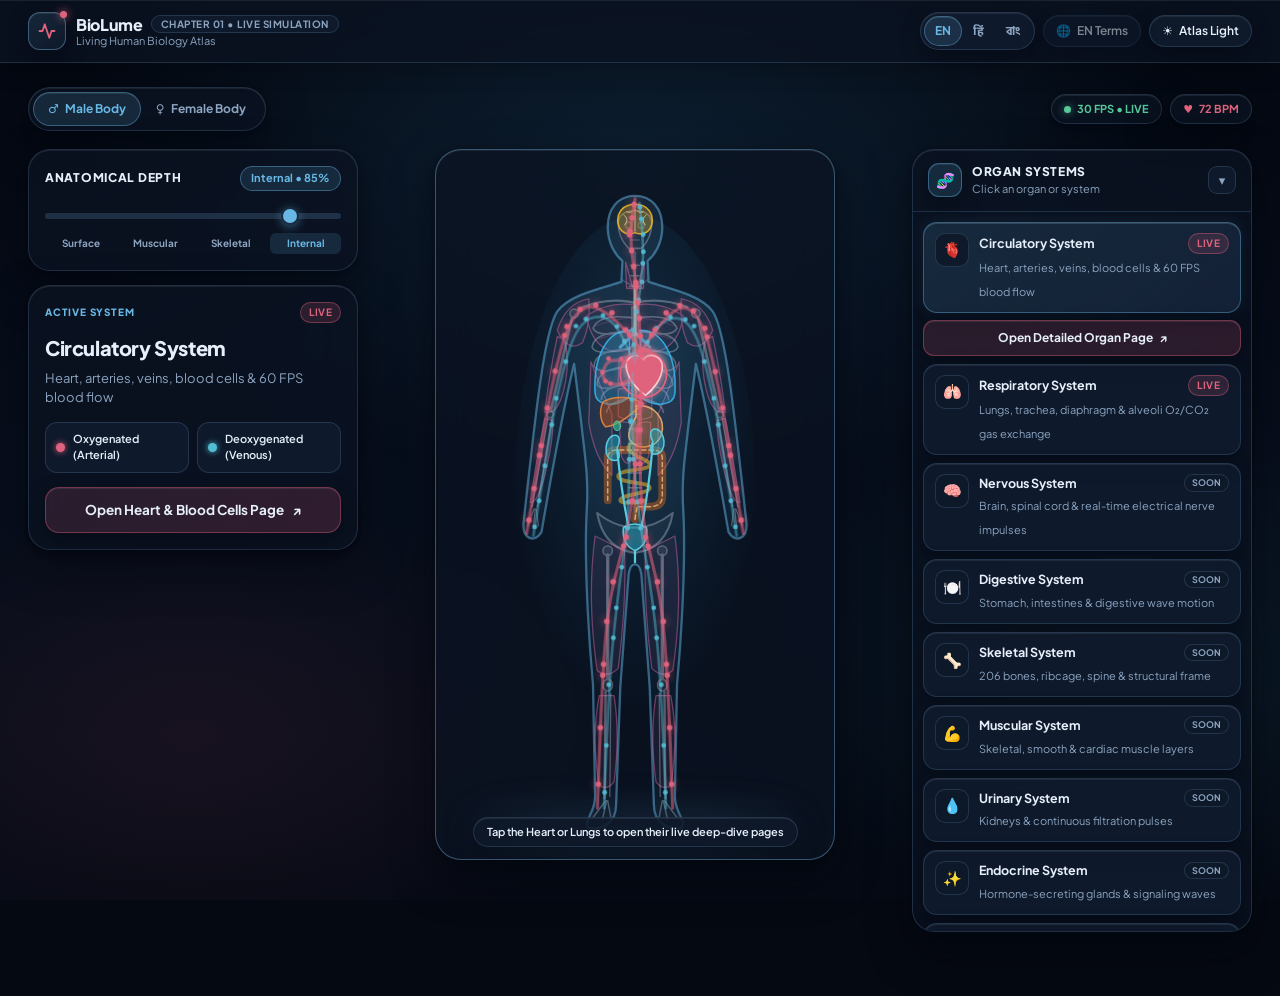
==== commit fa4e4237: "Update index.html" ====
--- a/index.html
+++ b/index.html
@@ -89,12 +89,12 @@
           <svg id="body-svg" viewBox="0 0 360 640" class="body-svg" role="img" aria-label="Interactive Full Human Body Anatomy">
             <defs>
               <linearGradient id="bodySkinGrad" x1="0" y1="0" x2="0" y2="1">
-                <stop id="skin-stop-1" offset="0%" stop-color="#38bdf8" stop-opacity="0.34" />
-                <stop id="skin-stop-2" offset="100%" stop-color="#0284c7" stop-opacity="0.16" />
+                <stop id="skin-stop-1" offset="0%" stop-color="#68b8e6" stop-opacity="0.30" />
+                <stop id="skin-stop-2" offset="100%" stop-color="#2b7eb3" stop-opacity="0.14" />
               </linearGradient>
 
               <radialGradient id="bodyInnerGlow" cx="50%" cy="34%" r="55%">
-                <stop offset="0%" stop-color="#38bdf8" stop-opacity="0.18" />
+                <stop offset="0%" stop-color="#68b8e6" stop-opacity="0.16" />
                 <stop offset="100%" stop-color="#0ea5e9" stop-opacity="0" />
               </radialGradient>
 
@@ -115,72 +115,187 @@
               id="body-outline"
               d="M 180 26 C 196 26 206 38 206 56 C 206 72 198 83 192 88 L 193 108 C 212 114 242 120 254 136 C 266 154 274 226 286 336 C 288 352 276 358 269 346 C 258 282 248 228 238 186 L 231 244 C 228 272 224 294 226 326 C 228 362 226 426 220 492 L 218 598 C 218 614 230 622 224 628 C 212 630 198 624 198 606 L 194 494 L 186 386 C 184 374 176 374 174 386 L 166 494 L 162 606 C 162 624 148 630 136 628 C 130 622 142 614 142 598 L 140 492 C 134 426 132 362 134 326 C 136 294 132 272 129 244 L 122 186 C 112 228 102 282 91 346 C 84 358 72 352 74 336 C 86 226 94 154 106 136 C 118 120 148 114 167 108 L 168 88 C 162 83 154 72 154 56 C 154 38 164 26 180 26 Z"
               fill="url(#bodySkinGrad)"
-              stroke="#38bdf8"
+              stroke="#68b8e6"
               stroke-width="2.2"
               stroke-linejoin="round"
             />
 
-            <!-- Anatomical Surface Contour Lines (Neck, Chest, Midline, Knees) -->
-            <g id="layer-contours" stroke="#7dd3fc" stroke-opacity="0.32" stroke-width="1.1" fill="none" stroke-linecap="round">
+            <!-- Anatomical Surface Contour Lines -->
+            <g id="layer-contours" stroke="#7dd3fc" stroke-opacity="0.28" stroke-width="1.1" fill="none" stroke-linecap="round">
               <path d="M 168 106 Q 180 116 192 106" />
-              <path d="M 140 162 Q 160 170 176 162 M 220 162 Q 200 170 184 162" />
-              <line x1="180" y1="168" x2="180" y2="302" stroke-dasharray="3 5" stroke-opacity="0.22" />
-              <path d="M 146 488 Q 156 496 164 488 M 196 488 Q 204 496 214 488" />
-            </g>
-
-            <!-- Muscular Layer -->
-            <g id="layer-muscular" stroke="#f472b6" stroke-width="1.3" fill="none" opacity="0.32" stroke-linecap="round">
-              <path d="M 136 146 Q 158 160 176 150 M 224 146 Q 202 160 184 150" />
-              <path d="M 156 222 L 158 294 M 204 222 L 202 294" />
-              <path d="M 114 186 Q 106 230 98 276 M 246 186 Q 254 230 262 276" />
-              <path d="M 148 392 Q 156 442 150 486 M 212 392 Q 204 442 210 486" />
-            </g>
-
-            <!-- Skeletal Layer -->
-            <g id="layer-skeletal" stroke="#cbd5e1" stroke-width="1.5" fill="none" stroke-linecap="round" opacity="0.36">
-              <ellipse cx="180" cy="54" rx="17" ry="21" stroke-opacity="0.65" />
-              <line x1="180" y1="88" x2="180" y2="332" stroke-dasharray="4 4" />
-              <path d="M 134 134 Q 158 126 180 132 Q 202 126 226 134" />
-              <path d="M 142 152 Q 180 142 218 152" />
-              <path d="M 144 168 Q 180 158 216 168" />
-              <path d="M 146 184 Q 180 174 214 184" />
-              <path d="M 148 200 Q 180 190 212 200" />
-              <path d="M 150 216 Q 180 206 210 216" />
-              <path id="pelvis-path" d="M 144 328 Q 180 356 216 328 Q 210 362 180 366 Q 150 362 144 328 Z" />
-            </g>
-
-            <!-- Detailed Clickable Organ Diagrams -->
+              <line x1="180" y1="168" x2="180" y2="302" stroke-dasharray="3 5" stroke-opacity="0.20" />
+            </g>
+
+            <!-- CONNECTED ANATOMICAL MUSCULAR LAYER -->
+            <g id="layer-muscular" stroke="#f472b6" stroke-width="1.2" fill="#f472b6" fill-opacity="0.14" opacity="0.32" stroke-linecap="round" stroke-linejoin="round">
+              <!-- Neck (Sternocleidomastoid) -->
+              <path d="M 171 89 L 178 114 L 172 114 Z M 189 89 L 182 114 L 188 114 Z" />
+              <!-- Pectorals (Connected to Sternum & Shoulders) -->
+              <path d="M 179 130 Q 156 126 134 140 Q 138 168 158 174 Q 174 176 179 166 Z" />
+              <path d="M 181 130 Q 204 126 226 140 Q 222 168 202 174 Q 186 176 181 166 Z" />
+              <!-- Pectoral Muscle Fiber Lines -->
+              <path d="M 176 142 Q 158 144 142 150 M 176 154 Q 158 158 146 162 M 184 142 Q 202 144 218 150 M 184 154 Q 202 158 214 162" fill="none" stroke-opacity="0.55" stroke-width="0.9" />
+              <!-- Rectus Abdominis (Connected 6-Pack Segments) -->
+              <path d="M 165 180 Q 172 178 178 182 L 178 206 Q 170 208 164 204 Z M 195 180 Q 188 178 182 182 L 182 206 Q 190 208 196 204 Z" />
+              <path d="M 164 210 Q 172 208 178 212 L 178 238 Q 170 240 164 236 Z M 196 210 Q 188 208 182 212 L 182 238 Q 190 240 196 236 Z" />
+              <path d="M 165 242 Q 172 240 178 244 L 178 276 Q 172 286 167 274 Z M 195 242 Q 188 240 182 244 L 182 276 Q 188 286 193 274 Z" />
+              <!-- Lateral Obliques (Connecting Ribcage to Pelvis) -->
+              <path d="M 138 184 Q 148 210 158 234 L 158 292 Q 142 278 136 242 Z" />
+              <path d="M 222 184 Q 212 210 202 234 L 202 292 Q 218 278 224 242 Z" />
+              <!-- Male Arm Muscles (Deltoids -> Biceps -> Forearms) -->
+              <g id="musc-arms-male">
+                <path d="M 136 124 Q 114 128 106 154 Q 116 176 130 166 Q 138 148 136 124 Z" />
+                <path d="M 106 160 Q 98 198 94 232 Q 108 236 114 202 Q 118 178 112 162 Z" />
+                <path d="M 94 238 Q 86 278 80 318 Q 88 320 96 284 Q 102 258 102 240 Z" />
+                <path d="M 224 124 Q 246 128 254 154 Q 244 176 230 166 Q 222 148 224 124 Z" />
+                <path d="M 254 160 Q 262 198 266 232 Q 252 236 246 202 Q 242 178 248 162 Z" />
+                <path d="M 266 238 Q 274 278 280 318 Q 272 320 264 284 Q 258 258 258 240 Z" />
+              </g>
+              <!-- Female Arm Muscles (Fitted strictly inside narrower Female arms) -->
+              <g id="musc-arms-female" class="hidden">
+                <path d="M 140 128 Q 120 132 114 156 Q 122 174 134 166 Q 140 148 140 128 Z" />
+                <path d="M 114 162 Q 106 198 102 230 Q 112 234 118 202 Q 122 180 118 164 Z" />
+                <path d="M 102 236 Q 94 276 88 316 Q 94 318 102 282 Q 108 256 108 238 Z" />
+                <path d="M 220 128 Q 240 132 246 156 Q 238 174 226 166 Q 220 148 220 128 Z" />
+                <path d="M 246 162 Q 254 198 258 230 Q 248 234 242 202 Q 238 180 242 164 Z" />
+                <path d="M 258 236 Q 266 276 272 316 Q 266 318 258 282 Q 252 256 252 238 Z" />
+              </g>
+              <!-- Connected Thighs (Quadriceps & Adductors) -->
+              <path d="M 142 350 Q 134 410 144 478 Q 154 486 164 476 Q 172 414 170 364 Z" />
+              <path d="M 218 350 Q 226 410 216 478 Q 206 486 196 476 Q 188 414 190 364 Z" />
+              <path d="M 154 374 L 154 466 M 206 374 L 206 466" fill="none" stroke-opacity="0.55" stroke-width="0.9" />
+              <!-- Calves (Gastrocnemius & Tibialis) -->
+              <path d="M 146 502 Q 138 542 146 588 Q 154 592 160 584 Q 166 540 160 502 Z" />
+              <path d="M 214 502 Q 222 542 214 588 Q 206 592 200 584 Q 194 540 200 502 Z" />
+            </g>
+
+            <!-- FULL ARTICULATED HUMAN SKELETAL LAYER -->
+            <g id="layer-skeletal" stroke="#cbd5e1" stroke-width="1.5" fill="none" stroke-linecap="round" stroke-linejoin="round" opacity="0.38">
+              <!-- Cranium & Jaw -->
+              <path d="M 164 52 C 164 36 196 36 196 52 C 196 63 191 71 186 76 L 174 76 C 169 71 164 63 164 52 Z" fill="#cbd5e1" fill-opacity="0.08" />
+              <circle cx="174" cy="54" r="3" stroke-opacity="0.7" />
+              <circle cx="186" cy="54" r="3" stroke-opacity="0.7" />
+              <path d="M 176 68 L 184 68" stroke-opacity="0.65" />
+
+              <!-- Segmented Spine (Cervical, Thoracic, Lumbar) -->
+              <line x1="180" y1="80" x2="180" y2="334" stroke-width="2.2" stroke-opacity="0.7" />
+              <path d="M 176 92 L 184 92 M 176 102 L 184 102 M 175 112 L 185 112 M 175 234 L 185 234 M 174 248 L 186 248 M 174 262 L 186 262 M 174 276 L 186 276 M 174 290 L 186 290 M 174 304 L 186 304 M 175 318 L 185 318" stroke-width="1.4" />
+
+              <!-- Clavicles (Collarbones) & Sternum (Breastbone) -->
+              <path d="M 130 132 Q 156 122 180 128 Q 204 122 230 132" stroke-width="2.2" />
+              <path d="M 177 132 L 183 132 L 182 204 L 178 204 Z" fill="#cbd5e1" fill-opacity="0.22" stroke-width="1.4" />
+
+              <!-- Articulated Ribcage (7 Pairs) -->
+              <path d="M 177 142 Q 146 138 140 152 Q 144 162 177 154 M 183 142 Q 214 138 220 152 Q 216 162 183 154" />
+              <path d="M 177 156 Q 142 154 139 170 Q 144 180 177 170 M 183 156 Q 218 154 221 170 Q 216 180 183 170" />
+              <path d="M 177 172 Q 142 172 141 188 Q 146 198 177 186 M 183 172 Q 218 172 219 188 Q 214 198 183 186" />
+              <path d="M 177 188 Q 144 190 144 206 Q 150 214 177 202 M 183 188 Q 216 190 216 206 Q 210 214 183 202" />
+              <path d="M 177 204 Q 148 208 148 220 M 183 204 Q 212 208 212 220" />
+              <path d="M 177 218 Q 154 222 153 232 M 183 218 Q 206 222 207 232" />
+
+              <!-- Pelvis (Swaps width for Male/Female in body.js) -->
+              <path id="pelvis-path" d="M 144 328 Q 180 356 216 328 Q 210 362 180 366 Q 150 362 144 328 Z" fill="#cbd5e1" fill-opacity="0.12" stroke-width="2" />
+
+              <!-- Male Arm Bones (Humerus, Radius/Ulna, Hands) -->
+              <g id="skel-arms-male">
+                <circle cx="122" cy="138" r="4" fill="#cbd5e1" fill-opacity="0.25" />
+                <line x1="120" y1="142" x2="100" y2="230" stroke-width="2.6" />
+                <circle cx="99" cy="234" r="3.2" fill="#cbd5e1" fill-opacity="0.25" />
+                <line x1="97" y1="238" x2="82" y2="322" stroke-width="1.4" />
+                <line x1="101" y1="238" x2="87" y2="322" stroke-width="1.4" />
+                <path d="M 84 324 L 78 340 M 85 324 L 83 343 M 86 324 L 88 340" stroke-width="1.1" />
+
+                <circle cx="238" cy="138" r="4" fill="#cbd5e1" fill-opacity="0.25" />
+                <line x1="240" y1="142" x2="260" y2="230" stroke-width="2.6" />
+                <circle cx="261" cy="234" r="3.2" fill="#cbd5e1" fill-opacity="0.25" />
+                <line x1="263" y1="238" x2="278" y2="322" stroke-width="1.4" />
+                <line x1="259" y1="238" x2="273" y2="322" stroke-width="1.4" />
+                <path d="M 276 324 L 282 340 M 275 324 L 277 343 M 274 324 L 272 340" stroke-width="1.1" />
+              </g>
+
+              <!-- Female Arm Bones (Fitted strictly inside narrower Female arms) -->
+              <g id="skel-arms-female" class="hidden">
+                <circle cx="126" cy="142" r="3.6" fill="#cbd5e1" fill-opacity="0.25" />
+                <line x1="125" y1="146" x2="107" y2="230" stroke-width="2.3" />
+                <circle cx="106" cy="234" r="3" fill="#cbd5e1" fill-opacity="0.25" />
+                <line x1="104" y1="238" x2="90" y2="320" stroke-width="1.3" />
+                <line x1="108" y1="238" x2="94" y2="320" stroke-width="1.3" />
+                <path d="M 92 322 L 86 337 M 92 322 L 91 340 M 93 322 L 96 337" stroke-width="1.0" />
+
+                <circle cx="234" cy="142" r="3.6" fill="#cbd5e1" fill-opacity="0.25" />
+                <line x1="235" y1="146" x2="253" y2="230" stroke-width="2.3" />
+                <circle cx="254" cy="234" r="3" fill="#cbd5e1" fill-opacity="0.25" />
+                <line x1="256" y1="238" x2="270" y2="320" stroke-width="1.3" />
+                <line x1="252" y1="238" x2="266" y2="320" stroke-width="1.3" />
+                <path d="M 268 322 L 274 337 M 268 322 L 269 340 M 267 322 L 264 337" stroke-width="1.0" />
+              </g>
+
+              <!-- Leg Bones (Hips, Femurs, Patellae/Kneecaps, Tibia/Fibula, Feet) -->
+              <circle cx="154" cy="364" r="4.5" fill="#cbd5e1" fill-opacity="0.25" />
+              <line x1="154" y1="368" x2="154" y2="486" stroke-width="3.2" />
+              <ellipse cx="154" cy="492" rx="4.5" ry="5.5" fill="#cbd5e1" fill-opacity="0.3" />
+              <line x1="152" y1="498" x2="151" y2="600" stroke-width="2.3" />
+              <line x1="157" y1="500" x2="156" y2="598" stroke-width="1.2" />
+              <path d="M 152 602 L 140 618 M 153 602 L 149 620 M 154 602 L 157 618" stroke-width="1.4" />
+
+              <circle cx="206" cy="364" r="4.5" fill="#cbd5e1" fill-opacity="0.25" />
+              <line x1="206" y1="368" x2="206" y2="486" stroke-width="3.2" />
+              <ellipse cx="206" cy="492" rx="4.5" ry="5.5" fill="#cbd5e1" fill-opacity="0.3" />
+              <line x1="208" y1="498" x2="209" y2="600" stroke-width="2.3" />
+              <line x1="203" y1="500" x2="204" y2="598" stroke-width="1.2" />
+              <path d="M 208 602 L 220 618 M 207 602 L 211 620 M 206 602 L 203 618" stroke-width="1.4" />
+            </g>
+
+            <!-- DETAILED CLICKABLE ORGAN DIAGRAMS -->
             <g id="layer-organs">
               <!-- Brain (Nervous System) -->
               <g id="org-brain" class="organ-clickable" data-organ="nervous" role="button" tabindex="0" aria-label="Nervous System — Brain">
-                <path d="M 180 35 C 168 35 163 44 165 53 C 166 60 173 63 180 61 C 187 63 194 60 195 53 C 197 44 192 35 180 35 Z" fill="#fbbf24" fill-opacity="0.34" stroke="#fbbf24" stroke-width="1.4" />
-                <path d="M 180 37 L 180 60 M 170 46 Q 175 49 171 54 M 190 46 Q 185 49 189 54" stroke="#fef3c7" stroke-width="0.9" stroke-opacity="0.7" fill="none" />
-              </g>
-
-              <!-- Trachea & Lungs (Respiratory System) -->
-              <g id="org-lungs" class="organ-clickable" data-organ="respiratory" role="button" tabindex="0" aria-label="Respiratory System — Lungs">
+                <path d="M 180 34 C 167 34 162 44 164 53 C 166 61 173 64 180 61 C 187 64 194 61 196 53 C 198 44 193 34 180 34 Z" fill="#fbbf24" fill-opacity="0.34" stroke="#fbbf24" stroke-width="1.5" />
+                <path d="M 180 36 L 180 60 M 169 44 Q 175 48 170 54 M 191 44 Q 185 48 190 54 M 172 41 Q 176 43 178 40 M 188 41 Q 184 43 182 40" stroke="#fef3c7" stroke-width="0.95" stroke-opacity="0.78" fill="none" />
+              </g>
+
+              <!-- Trachea & Lungs (Respiratory System -> Opens respiratory.html) -->
+              <g id="org-lungs" class="organ-clickable" data-organ="respiratory" role="button" tabindex="0" aria-label="Open Respiratory System Page">
                 <path d="M 180 112 L 180 158 M 180 156 L 166 170 M 180 156 L 194 170" stroke="#7dd3fc" stroke-width="3" stroke-linecap="round" fill="none" opacity="0.75" />
                 <path id="org-lung-l" d="M 175 154 C 154 154 140 178 142 214 C 143 226 161 228 174 218 Z" fill="#38bdf8" fill-opacity="0.28" stroke="#38bdf8" stroke-width="1.5" />
                 <path id="org-lung-r" d="M 185 154 C 206 154 220 178 218 214 C 217 226 199 228 186 218 Z" fill="#38bdf8" fill-opacity="0.28" stroke="#38bdf8" stroke-width="1.5" />
               </g>
 
-              <!-- Stomach & Intestines (Digestive System) -->
-              <g id="org-digestive" class="organ-clickable" data-organ="digestive" role="button" tabindex="0" aria-label="Digestive System — Stomach & Intestines">
-                <path id="org-stomach" d="M 182 230 C 199 230 207 245 199 259 C 191 271 171 268 171 253 C 171 244 177 238 182 230 Z" fill="#fb923c" fill-opacity="0.32" stroke="#fb923c" stroke-width="1.4" />
-                <path d="M 156 278 C 156 270 204 270 204 278 L 202 312 C 202 322 158 322 158 312 Z" fill="#fb923c" fill-opacity="0.16" stroke="#fb923c" stroke-width="1.2" stroke-dasharray="4 3" />
-              </g>
-
-              <!-- Kidneys (Urinary System) -->
-              <g id="org-urinary" class="organ-clickable" data-organ="urinary" role="button" tabindex="0" aria-label="Urinary System — Kidneys">
-                <ellipse id="org-kidney-l" cx="158" cy="264" rx="7.5" ry="12" fill="#22d3ee" fill-opacity="0.32" stroke="#22d3ee" stroke-width="1.3" />
-                <ellipse id="org-kidney-r" cx="202" cy="264" rx="7.5" ry="12" fill="#22d3ee" fill-opacity="0.32" stroke="#22d3ee" stroke-width="1.3" />
+              <!-- Complete Digestive System (Esophagus, Liver, Gallbladder, Stomach, Large & Small Intestine) -->
+              <g id="org-digestive" class="organ-clickable" data-organ="digestive" role="button" tabindex="0" aria-label="Digestive System — Liver, Stomach & Intestines">
+                <!-- Esophagus -->
+                <line x1="180" y1="112" x2="181" y2="226" stroke="#fdba74" stroke-width="2.4" stroke-opacity="0.55" stroke-linecap="round" />
+                <!-- Liver (Anatomical Right / Viewer's Left) -->
+                <path d="M 150 222 C 162 215 178 218 188 224 C 176 234 166 244 152 246 C 146 240 146 228 150 222 Z" fill="#ea580c" fill-opacity="0.42" stroke="#fb923c" stroke-width="1.4" />
+                <!-- Gallbladder (Tucked under Liver) -->
+                <ellipse cx="163" cy="245" rx="3.4" ry="4.6" fill="#34d399" fill-opacity="0.65" stroke="#6ee7b7" stroke-width="0.9" />
+                <!-- J-Shaped Stomach (Anatomical Left / Viewer's Right) -->
+                <path id="org-stomach" d="M 181 226 C 198 224 210 238 205 254 C 200 267 182 269 175 258 C 172 252 177 244 181 236 Z" fill="#fb923c" fill-opacity="0.38" stroke="#fdba74" stroke-width="1.5" />
+                <!-- Large Intestine (Colon Frame: Ascending -> Transverse -> Descending -> Rectum) -->
+                <path d="M 154 316 L 154 276 Q 154 268 164 268 L 196 268 Q 206 268 206 276 L 206 312 Q 206 322 194 322 L 182 322 L 180 334" fill="none" stroke="#f97316" stroke-width="7.5" stroke-linecap="round" stroke-linejoin="round" stroke-opacity="0.45" />
+                <path d="M 154 316 L 154 276 Q 154 268 164 268 L 196 268 Q 206 268 206 276 L 206 312 Q 206 322 194 322 L 182 322 L 180 334" fill="none" stroke="#fdba74" stroke-width="1.4" stroke-dasharray="4 3" stroke-linecap="round" />
+                <!-- Small Intestine (Coiled Loops Inside Colon Frame) -->
+                <path d="M 176 262 C 166 272 194 276 194 282 C 194 288 164 286 164 293 C 164 300 194 298 194 304 C 194 310 166 310 166 316 C 166 320 184 318 190 316" fill="none" stroke="#fbbf24" stroke-width="3.6" stroke-linecap="round" stroke-opacity="0.62" />
+              </g>
+
+              <!-- Complete Urinary System (Kidneys -> Ureters -> Bladder -> Urethra) -->
+              <g id="org-urinary" class="organ-clickable" data-organ="urinary" role="button" tabindex="0" aria-label="Urinary System — Kidneys, Ureters & Bladder">
+                <!-- Kidneys (Anatomical Right slightly lower due to Liver) -->
+                <path id="org-kidney-l" d="M 161 254 C 151 254 148 278 161 278 C 166 278 166 271 163 266 C 166 261 166 254 161 254 Z" fill="#22d3ee" fill-opacity="0.42" stroke="#67e8f9" stroke-width="1.4" />
+                <path id="org-kidney-r" d="M 199 248 C 209 248 212 272 199 272 C 194 272 194 265 197 260 C 194 255 194 248 199 248 Z" fill="#22d3ee" fill-opacity="0.42" stroke="#67e8f9" stroke-width="1.4" />
+                <!-- Ureters connecting Kidneys to Bladder -->
+                <path d="M 163 268 Q 167 308 174 342" fill="none" stroke="#67e8f9" stroke-width="2.1" stroke-linecap="round" />
+                <path d="M 197 262 Q 193 308 186 342" fill="none" stroke="#67e8f9" stroke-width="2.1" stroke-linecap="round" />
+                <!-- Pelvic Urinary Bladder & Urethra -->
+                <path id="org-bladder" d="M 169 342 Q 180 335 191 342 Q 193 358 180 364 Q 167 358 169 342 Z" fill="#22d3ee" fill-opacity="0.45" stroke="#67e8f9" stroke-width="1.5" />
+                <line x1="180" y1="364" x2="180" y2="375" stroke="#67e8f9" stroke-width="2.1" stroke-linecap="round" />
               </g>
             </g>
 
             <!-- Flagship Clickable Heart -> Opens circulatory.html -->
             <g id="heart-hotspot" class="organ-clickable" data-organ="circulatory" role="button" tabindex="0" aria-label="Open Heart & Circulatory System Page" filter="url(#organGlow)">
               <circle id="heart-ring" cx="188" cy="196" r="22" fill="none" stroke="var(--arterial)" stroke-width="1.7" class="hotspot-ring" />
-              <path d="M 184 180 C 184 170 194 170 195 178" fill="none" stroke="#ff3b6b" stroke-width="3" stroke-linecap="round" />
+              <path d="M 184 180 C 184 170 194 170 195 178" fill="none" stroke="#e0637d" stroke-width="3" stroke-linecap="round" />
               <path id="heart-shape" d="M 188 182 C 182 174 170 179 172 191 C 174 202 184 212 190 216 C 197 211 206 200 206 189 C 206 179 194 174 188 182 Z" fill="var(--arterial)" fill-opacity="0.96" stroke="#ffe4e6" stroke-width="1.5" />
             </g>
           </svg>
@@ -189,7 +304,7 @@
           <canvas id="body-canvas" class="stage-canvas" aria-hidden="true"></canvas>
 
           <div class="stage-hint-wrap">
-            <div id="stage-hint" class="stage-hint" data-i18n="stage.diveHint">Tap the glowing heart to open the 4-chamber live lab page</div>
+            <div id="stage-hint" class="stage-hint" data-i18n="stage.diveHint">Tap the Heart or Lungs to open their live deep-dive pages</div>
           </div>
         </div>
       </section>
@@ -213,7 +328,7 @@
           <h1 id="active-sys-title" class="sys-title">Circulatory System</h1>
           <p id="active-sys-desc" class="sys-desc"></p>
 
-          <!-- Shown when Circulatory is selected -->
+          <!-- Shown when a LIVE organ page (Circulatory or Respiratory) is selected -->
           <div id="circulatory-actions">
             <div class="legend-grid">
               <div class="legend-item">
@@ -226,7 +341,7 @@
               </div>
             </div>
             <a href="circulatory.html" class="primary-cta">
-              <span data-i18n="stage.openDeepDive">Open Heart &amp; Circulation Page</span>
+              <span data-i18n="stage.openDeepDive">Open Heart &amp; Blood Cells Page</span>
               <span aria-hidden="true">↗</span>
             </a>
           </div>
--- a/style.css
+++ b/style.css
@@ -1,57 +1,120 @@
 /* =========================================
-   BIOLUMINESCENT DARK LAB (DEFAULT)
+   BIOLUMINESCENT DARK LAB (DEFAULT — GENTLE & IMMERSIVE)
    ========================================= */
 :root {
-  --bg: #050a12;
-  --bg-radial:
-    radial-gradient(circle at 50% 35%, rgba(14, 165, 233, 0.14) 0%, transparent 52%),
-    radial-gradient(circle at 20% 80%, rgba(244, 63, 94, 0.10) 0%, transparent 48%),
-    linear-gradient(180deg, #040810 0%, #07101d 100%);
-  --grid-line: rgba(56, 189, 248, 0.055);
-  --surface: rgba(11, 20, 34, 0.80);
-  --surface-strong: #0c1728;
-  --surface-hover: rgba(20, 36, 58, 0.92);
-  --border: rgba(56, 189, 248, 0.22);
-  --border-strong: rgba(56, 189, 248, 0.50);
-  --text: #eaf4ff;
-  --muted: #8aa5c4;
-
-  --arterial: #ff3b6b;
-  --venous: #22d3ee;
-  --electric: #fbbf24;
-  --accent: #38bdf8;
-  --accent-soft: rgba(56, 189, 248, 0.16);
-  --arterial-soft: rgba(255, 59, 107, 0.18);
-  --shadow-glow: 0 18px 46px rgba(0, 0, 0, 0.55), 0 0 28px rgba(56, 189, 248, 0.08);
+  --bg: #050912;
+  --bg-ambient:
+    radial-gradient(ellipse 70% 55% at 50% 18%, rgba(56, 152, 212, 0.14) 0%, transparent 65%),
+    radial-gradient(ellipse 55% 45% at 15% 82%, rgba(190, 75, 110, 0.10) 0%, transparent 60%),
+    radial-gradient(ellipse 50% 45% at 88% 75%, rgba(45, 168, 178, 0.09) 0%, transparent 60%),
+    linear-gradient(180deg, #040811 0%, #070e1c 55%, #050a14 100%);
+  --grid-line: rgba(125, 185, 232, 0.045);
+
+  --surface: rgba(11, 20, 34, 0.74);
+  --surface-strong: rgba(14, 24, 41, 0.88);
+  --surface-hover: rgba(22, 37, 60, 0.85);
+  --surface-btn: rgba(17, 29, 48, 0.78);
+
+  --border: rgba(130, 186, 230, 0.18);
+  --border-strong: rgba(130, 198, 245, 0.38);
+  --edge-highlight: inset 0 1px 0 rgba(255, 255, 255, 0.08);
+  --edge-glow: 0 0 0 1px rgba(125, 196, 242, 0.16);
+
+  --text: #e6effa;
+  --muted: #8ca4c0;
+
+  /* Calmer, low-glare scientific accents */
+  --arterial: #e0637d;
+  --arterial-soft: rgba(224, 99, 125, 0.15);
+  --arterial-border: rgba(224, 99, 125, 0.40);
+
+  --venous: #52bed6;
+  --venous-soft: rgba(82, 190, 214, 0.14);
+
+  --electric: #dfb052;
+  --electric-soft: rgba(223, 176, 82, 0.14);
+  --electric-border: rgba(223, 176, 82, 0.38);
+
+  --accent: #68b8e6;
+  --accent-soft: rgba(104, 184, 230, 0.14);
+  --accent-border: rgba(104, 184, 230, 0.40);
+
+  --female: #d47ca8;
+  --female-soft: rgba(212, 124, 168, 0.16);
+  --female-border: rgba(212, 124, 168, 0.42);
+
+  --shadow-panel:
+    0 18px 42px rgba(2, 6, 14, 0.52),
+    0 2px 10px rgba(2, 6, 14, 0.35),
+    var(--edge-highlight);
+  --shadow-float:
+    0 8px 20px rgba(2, 6, 14, 0.38),
+    var(--edge-highlight);
+  --shadow-float-hover:
+    0 12px 26px rgba(2, 6, 14, 0.48),
+    0 0 16px rgba(104, 184, 230, 0.12),
+    inset 0 1px 0 rgba(255, 255, 255, 0.14);
 }
 
 /* =========================================
-   CLASSIC MEDICAL ATLAS (LIGHT MODE)
+   CLASSIC MEDICAL ATLAS (LIGHT MODE — SOFT & PAPER-LIKE)
    ========================================= */
 [data-theme="light"] {
-  --bg: #f4f7fb;
-  --bg-radial:
-    radial-gradient(circle at 50% 25%, rgba(14, 165, 233, 0.10) 0%, transparent 55%),
-    radial-gradient(circle at 80% 80%, rgba(225, 29, 72, 0.07) 0%, transparent 48%),
-    linear-gradient(180deg, #f8fafd 0%, #eef3f9 100%);
-  --grid-line: rgba(15, 23, 42, 0.045);
-  --surface: rgba(255, 255, 255, 0.90);
-  --surface-strong: #ffffff;
-  --surface-hover: #f1f6fc;
-  --border: rgba(15, 23, 42, 0.13);
-  --border-strong: rgba(2, 132, 199, 0.45);
-  --text: #0f172a;
-  --muted: #475569;
-
-  --arterial: #dc2626;
-  --venous: #0284c7;
-  --electric: #d97706;
-  --accent: #0284c7;
-  --accent-soft: rgba(2, 132, 199, 0.12);
-  --arterial-soft: rgba(220, 38, 38, 0.12);
-  --shadow-glow: 0 14px 36px rgba(15, 23, 42, 0.09);
-}
-
+  --bg: #f1f5fa;
+  --bg-ambient:
+    radial-gradient(ellipse 70% 50% at 50% 15%, rgba(56, 152, 212, 0.10) 0%, transparent 65%),
+    radial-gradient(ellipse 50% 45% at 85% 80%, rgba(205, 92, 118, 0.07) 0%, transparent 60%),
+    linear-gradient(180deg, #f6f9fd 0%, #ebf1f8 100%);
+  --grid-line: rgba(30, 58, 95, 0.045);
+
+  --surface: rgba(255, 255, 255, 0.82);
+  --surface-strong: rgba(255, 255, 255, 0.94);
+  --surface-hover: rgba(241, 246, 252, 0.96);
+  --surface-btn: rgba(247, 250, 254, 0.92);
+
+  --border: rgba(30, 58, 95, 0.12);
+  --border-strong: rgba(45, 125, 178, 0.36);
+  --edge-highlight: inset 0 1px 0 rgba(255, 255, 255, 0.95);
+  --edge-glow: 0 0 0 1px rgba(45, 125, 178, 0.12);
+
+  --text: #162235;
+  --muted: #556982;
+
+  --arterial: #c24b65;
+  --arterial-soft: rgba(194, 75, 101, 0.11);
+  --arterial-border: rgba(194, 75, 101, 0.34);
+
+  --venous: #2c88a8;
+  --venous-soft: rgba(44, 136, 168, 0.11);
+
+  --electric: #b58428;
+  --electric-soft: rgba(181, 132, 40, 0.12);
+  --electric-border: rgba(181, 132, 40, 0.34);
+
+  --accent: #2b7eb3;
+  --accent-soft: rgba(43, 126, 179, 0.11);
+  --accent-border: rgba(43, 126, 179, 0.36);
+
+  --female: #b55a88;
+  --female-soft: rgba(181, 90, 136, 0.12);
+  --female-border: rgba(181, 90, 136, 0.36);
+
+  --shadow-panel:
+    0 14px 32px rgba(22, 34, 53, 0.08),
+    0 2px 8px rgba(22, 34, 53, 0.04),
+    var(--edge-highlight);
+  --shadow-float:
+    0 5px 14px rgba(22, 34, 53, 0.07),
+    var(--edge-highlight);
+  --shadow-float-hover:
+    0 9px 20px rgba(22, 34, 53, 0.11),
+    0 0 0 1px rgba(43, 126, 179, 0.14),
+    var(--edge-highlight);
+}
+
+/* =========================================
+   BASE RESET & IMMERSIVE CANVAS BACKDROP
+   ========================================= */
 *, *::before, *::after {
   box-sizing: border-box;
   margin: 0;
@@ -62,19 +125,38 @@
   background-color: var(--bg);
   color: var(--text);
   scroll-behavior: smooth;
+  max-width: 100%;
+  overflow-x: clip;
 }
 
 body {
+  position: relative;
   min-height: 100vh;
+  max-width: 100%;
+  overflow-x: clip;
   background-color: var(--bg);
-  background-image: var(--bg-radial);
+  background-image: var(--bg-ambient);
   background-attachment: fixed;
   color: var(--text);
   font-family: "Plus Jakarta Sans", "Hind Siliguri", "Noto Sans Devanagari", system-ui, sans-serif;
   line-height: 1.5;
-  overflow-x: hidden;
-  transition: background-color 0.25s ease, color 0.25s ease;
+  transition: background-color 0.3s ease, color 0.3s ease;
   -webkit-font-smoothing: antialiased;
+}
+
+/* Subtle immersive grid overlay with soft edge vignette */
+.lab-grid-bg::before {
+  content: "";
+  position: fixed;
+  inset: 0;
+  z-index: -1;
+  pointer-events: none;
+  background-image:
+    linear-gradient(to right, var(--grid-line) 1px, transparent 1px),
+    linear-gradient(to bottom, var(--grid-line) 1px, transparent 1px);
+  background-size: 40px 40px;
+  mask-image: radial-gradient(ellipse 85% 80% at 50% 40%, #000 35%, transparent 100%);
+  -webkit-mask-image: radial-gradient(ellipse 85% 80% at 50% 40%, #000 35%, transparent 100%);
 }
 
 html[data-lang="hi"] body {
@@ -104,19 +186,13 @@
   display: none !important;
 }
 
-.lab-grid-bg {
-  background-image:
-    linear-gradient(to right, var(--grid-line) 1px, transparent 1px),
-    linear-gradient(to bottom, var(--grid-line) 1px, transparent 1px);
-  background-size: 36px 36px;
-}
-
 .glass-panel {
   background: var(--surface);
-  backdrop-filter: blur(16px);
-  -webkit-backdrop-filter: blur(16px);
-  border: 1px solid var(--border);
-  box-shadow: var(--shadow-glow);
+  backdrop-filter: blur(18px);
+  -webkit-backdrop-filter: blur(18px);
+  border: 1px solid var(--border);
+  box-shadow: var(--shadow-panel);
+  transition: border-color 0.25s ease, box-shadow 0.25s ease, background-color 0.25s ease;
 }
 
 /* =========================================
@@ -129,12 +205,13 @@
   width: 100%;
   border-bottom: 1px solid var(--border);
   background: var(--surface);
-  backdrop-filter: blur(18px);
-  -webkit-backdrop-filter: blur(18px);
+  backdrop-filter: blur(20px);
+  -webkit-backdrop-filter: blur(20px);
+  box-shadow: 0 6px 24px rgba(0, 0, 0, 0.18), var(--edge-highlight);
 }
 
 .nav-inner {
-  max-width: 1280px;
+  max-width: 1400px;
   margin: 0 auto;
   padding: 10px 14px;
   display: flex;
@@ -148,6 +225,7 @@
   display: flex;
   align-items: center;
   gap: 8px;
+  min-width: 0;
 }
 
 .btn-back {
@@ -156,16 +234,22 @@
   gap: 6px;
   padding: 6px 12px;
   border-radius: 999px;
-  border: 1px solid var(--border-strong);
+  border: 1px solid var(--accent-border);
   background: var(--accent-soft);
   color: var(--accent);
   font-size: 12px;
   font-weight: 700;
-  transition: transform 0.15s ease, filter 0.15s ease;
-}
-
-.btn-back:hover { filter: brightness(1.1); }
-.btn-back:active { transform: scale(0.96); }
+  box-shadow: var(--shadow-float);
+  transition: transform 0.2s ease, box-shadow 0.2s ease, border-color 0.2s ease;
+}
+
+.btn-back:hover {
+  transform: translateY(-1.5px);
+  border-color: var(--border-strong);
+  box-shadow: var(--shadow-float-hover);
+}
+
+.btn-back:active { transform: translateY(0) scale(0.97); }
 
 .brand-btn {
   display: flex;
@@ -176,24 +260,30 @@
 
 .brand-icon {
   position: relative;
-  width: 36px;
-  height: 36px;
-  border-radius: 11px;
+  width: 38px;
+  height: 38px;
+  border-radius: 12px;
   border: 1px solid var(--border-strong);
-  background: var(--accent-soft);
+  background: linear-gradient(145deg, var(--accent-soft), var(--surface-btn));
   color: var(--arterial);
   display: flex;
   align-items: center;
   justify-content: center;
-  box-shadow: 0 0 18px rgba(56, 189, 248, 0.22);
+  box-shadow: var(--shadow-float);
+  animation: gentleFloat 4.6s ease-in-out infinite;
+  transition: transform 0.2s ease, border-color 0.2s ease;
+}
+
+.brand-btn:hover .brand-icon {
+  border-color: var(--accent);
 }
 
 .brand-dot {
   position: absolute;
   top: -2px;
   right: -2px;
-  width: 8px;
-  height: 8px;
+  width: 7px;
+  height: 7px;
   border-radius: 50%;
   background: var(--arterial);
   box-shadow: 0 0 8px var(--arterial);
@@ -219,11 +309,11 @@
 
 .chapter-badge {
   display: none;
-  padding: 2px 8px;
-  border-radius: 999px;
-  border: 1px solid var(--border);
-  background: var(--surface-strong);
-  color: var(--accent);
+  padding: 2px 9px;
+  border-radius: 999px;
+  border: 1px solid var(--border);
+  background: var(--surface-btn);
+  color: var(--muted);
   font-size: 10px;
   font-weight: 700;
   text-transform: uppercase;
@@ -236,75 +326,85 @@
   color: var(--muted);
 }
 
+/* Gentle Segmented Language Switcher */
 .lang-group {
   display: flex;
   align-items: center;
-  padding: 2px;
-  border-radius: 999px;
-  border: 1px solid var(--border);
-  background: var(--surface-strong);
+  padding: 3px;
+  border-radius: 999px;
+  border: 1px solid var(--border);
+  background: var(--surface-btn);
+  box-shadow: var(--shadow-float);
 }
 
 .lang-btn {
   padding: 5px 10px;
   border-radius: 999px;
+  border: 1px solid transparent;
   font-size: 12px;
   font-weight: 700;
   color: var(--muted);
-  transition: background 0.15s ease, color 0.15s ease;
+  transition: all 0.2s ease;
 }
 
 .lang-btn:hover { color: var(--text); }
 
 .lang-btn.active {
-  background: var(--accent);
-  color: #020617;
-  box-shadow: 0 0 12px rgba(56, 189, 248, 0.45);
-}
-
+  background: var(--accent-soft);
+  border-color: var(--accent-border);
+  color: var(--accent);
+  box-shadow: inset 0 1px 0 rgba(255, 255, 255, 0.1);
+}
+
+/* Gentle Floating Pill Buttons */
 .pill-btn {
   display: inline-flex;
   align-items: center;
   gap: 6px;
-  padding: 6px 11px;
-  border-radius: 999px;
-  border: 1px solid var(--border);
-  background: var(--surface-strong);
+  padding: 6px 12px;
+  border-radius: 999px;
+  border: 1px solid var(--border);
+  background: var(--surface-btn);
   color: var(--text);
   font-size: 12px;
-  font-weight: 700;
-  transition: border-color 0.15s ease, transform 0.15s ease;
-}
-
-.pill-btn:hover { border-color: var(--border-strong); }
-.pill-btn:active { transform: scale(0.96); }
+  font-weight: 600;
+  box-shadow: var(--shadow-float);
+  transition: transform 0.2s ease, border-color 0.2s ease, box-shadow 0.2s ease, background-color 0.2s ease;
+}
+
+.pill-btn:hover {
+  transform: translateY(-1.5px);
+  border-color: var(--border-strong);
+  box-shadow: var(--shadow-float-hover);
+}
+
+.pill-btn:active { transform: translateY(0) scale(0.97); }
 
 .pill-btn.active-accent {
-  border-color: var(--border-strong);
+  border-color: var(--accent-border);
   background: var(--accent-soft);
   color: var(--accent);
 }
 
 .pill-btn.active-electric {
-  border-color: rgba(251, 191, 36, 0.55);
-  background: rgba(251, 191, 36, 0.14);
+  border-color: var(--electric-border);
+  background: var(--electric-soft);
   color: var(--electric);
 }
 
-.pill-btn.dimmed { opacity: 0.55; }
+.pill-btn.dimmed { opacity: 0.52; }
 
 /* =========================================
-   FRONT PAGE — BODY STAGE
+   FRONT PAGE — RESPONSIVE MULTI-DEVICE WORKSPACE
    ========================================= */
-.body-view {
-  max-width: 1280px;
+.atlas-workspace {
+  max-width: 1400px;
   margin: 0 auto;
-  padding: 16px 14px 120px;
+  padding: 16px 14px 48px;
 }
 
 .stage-top-bar {
-  max-width: 820px;
-  margin-bottom: 16px;
+  margin-bottom: 18px;
   display: flex;
   flex-wrap: wrap;
   align-items: center;
@@ -324,26 +424,32 @@
   gap: 6px;
   padding: 7px 14px;
   border-radius: 999px;
+  border: 1px solid transparent;
   font-size: 12px;
   font-weight: 700;
   color: var(--muted);
-  transition: all 0.2s ease;
-}
+  transition: all 0.22s ease;
+}
+
+.sex-btn:hover { color: var(--text); }
 
 .sex-btn.active-male {
-  background: var(--accent);
-  color: #020617;
-  box-shadow: 0 0 16px rgba(56, 189, 248, 0.45);
+  background: var(--accent-soft);
+  border-color: var(--accent-border);
+  color: var(--accent);
+  box-shadow: var(--edge-highlight);
 }
 
 .sex-btn.active-female {
-  background: #ec4899;
-  color: #ffffff;
-  box-shadow: 0 0 16px rgba(236, 72, 153, 0.45);
+  background: var(--female-soft);
+  border-color: var(--female-border);
+  color: var(--female);
+  box-shadow: var(--edge-highlight);
 }
 
 .telemetry-badges {
   display: flex;
+  flex-wrap: wrap;
   align-items: center;
   gap: 8px;
 }
@@ -358,51 +464,65 @@
   font-weight: 700;
 }
 
-.fps-badge { color: #34d399; }
+.fps-badge { color: #56c99b; }
 .bpm-badge { color: var(--arterial); }
 
 .live-dot {
-  width: 8px;
-  height: 8px;
+  width: 7px;
+  height: 7px;
   border-radius: 50%;
-  background: #34d399;
-  box-shadow: 0 0 8px #34d399;
-  animation: pulseDot 1.6s ease-in-out infinite;
-}
-
-.stage-grid {
-  max-width: 900px;
+  background: #56c99b;
+  box-shadow: 0 0 8px rgba(86, 201, 155, 0.7);
+  animation: pulseDot 1.8s ease-in-out infinite;
+}
+
+/* Mobile-First Grid: Body -> Inspector -> Organ Systems Dock */
+.workspace-grid {
   display: grid;
-  grid-template-columns: 1fr;
-  gap: 20px;
-  align-items: center;
-}
-
-.body-stage-wrap {
+  grid-template-columns: minmax(0, 1fr);
+  gap: 18px;
+  align-items: start;
+}
+
+.col-body,
+.col-inspector,
+.col-dock {
+  min-width: 0;
+}
+
+.col-body {
   display: flex;
   justify-content: center;
 }
 
+.col-inspector {
+  display: flex;
+  flex-direction: column;
+  gap: 14px;
+}
+
+/* Full Human Body Stage */
 .body-stage {
   position: relative;
   width: 100%;
-  max-width: 350px;
+  max-width: 370px;
   aspect-ratio: 9 / 16;
   border-radius: 26px;
-  padding: 8px;
+  padding: 10px;
   overflow: hidden;
+  border-color: var(--border-strong);
 }
 
 .pedestal-glow {
   pointer-events: none;
   position: absolute;
-  left: 40px;
-  right: 40px;
+  left: 36px;
+  right: 36px;
   bottom: 14px;
-  height: 28px;
+  height: 30px;
   border-radius: 50%;
-  background: rgba(56, 189, 248, 0.22);
-  filter: blur(18px);
+  background: rgba(104, 184, 230, 0.20);
+  filter: blur(20px);
 }
 
 .body-svg {
@@ -410,6 +530,7 @@
   z-index: 10;
   width: 100%;
   height: 100%;
+  display: block;
   user-select: none;
 }
 
@@ -425,11 +546,12 @@
 .organ-clickable {
   cursor: pointer;
   outline: none;
-  transition: opacity 0.2s ease, transform 0.2s ease;
-}
-
-.organ-clickable:hover {
-  filter: drop-shadow(0 0 10px var(--accent));
+  transition: filter 0.22s ease, opacity 0.22s ease;
+}
+
+.organ-clickable:hover,
+.organ-clickable:focus-visible {
+  filter: drop-shadow(0 0 8px var(--accent));
 }
 
 .stage-hint-wrap {
@@ -444,25 +566,22 @@
 }
 
 .stage-hint {
-  padding: 5px 12px;
+  padding: 6px 13px;
   border-radius: 999px;
   border: 1px solid var(--border);
   background: var(--surface-strong);
   font-size: 11px;
-  font-weight: 700;
+  font-weight: 600;
   text-align: center;
-  opacity: 0.94;
-}
-
-/* Controls & System Card */
-.stage-controls {
-  display: flex;
-  flex-direction: column;
-  gap: 14px;
-}
-
+  color: var(--text);
+  box-shadow: var(--shadow-float);
+}
+
+/* =========================================
+   INSPECTOR CARDS, SLIDERS & GENTLE CTA BUTTONS
+   ========================================= */
 .control-card {
-  border-radius: 20px;
+  border-radius: 22px;
   padding: 16px;
 }
 
@@ -484,6 +603,7 @@
 .accent-pill {
   padding: 3px 10px;
   border-radius: 999px;
+  border: 1px solid var(--accent-border);
   background: var(--accent-soft);
   color: var(--accent);
   font-size: 11px;
@@ -493,10 +613,11 @@
 .arterial-pill {
   padding: 3px 10px;
   border-radius: 999px;
+  border: 1px solid var(--arterial-border);
   background: var(--arterial-soft);
   color: var(--arterial);
   font-size: 12px;
-  font-weight: 800;
+  font-weight: 700;
 }
 
 .lab-slider {
@@ -518,12 +639,15 @@
   border-radius: 50%;
   background: var(--accent);
   border: 2px solid var(--surface-strong);
-  box-shadow: 0 0 12px var(--accent);
-}
+  box-shadow: 0 2px 10px rgba(104, 184, 230, 0.45);
+  transition: transform 0.15s ease;
+}
+
+.lab-slider::-webkit-slider-thumb:hover { transform: scale(1.12); }
 
 .lab-slider-arterial::-webkit-slider-thumb {
   background: var(--arterial);
-  box-shadow: 0 0 14px var(--arterial);
+  box-shadow: 0 2px 10px rgba(224, 99, 125, 0.45);
 }
 
 .xray-steps {
@@ -538,10 +662,16 @@
   font-weight: 700;
   color: var(--muted);
   text-align: center;
-  padding: 2px;
-}
-
-.xray-step-btn.active { color: var(--accent); }
+  padding: 3px 2px;
+  border-radius: 6px;
+  transition: color 0.18s ease, background-color 0.18s ease;
+}
+
+.xray-step-btn:hover { color: var(--text); }
+.xray-step-btn.active {
+  color: var(--accent);
+  background: var(--accent-soft);
+}
 
 .micro-label {
   font-size: 10px;
@@ -554,11 +684,12 @@
 .live-tag {
   padding: 2px 8px;
   border-radius: 999px;
-  border: 1px solid rgba(255, 59, 107, 0.45);
+  border: 1px solid var(--arterial-border);
   background: var(--arterial-soft);
   color: var(--arterial);
   font-size: 10px;
-  font-weight: 800;
+  font-weight: 700;
+  letter-spacing: 0.04em;
 }
 
 .sys-title {
@@ -588,21 +719,22 @@
   padding: 8px 10px;
   border-radius: 12px;
   border: 1px solid var(--border);
-  background: var(--surface-strong);
+  background: var(--surface-btn);
   font-size: 11px;
   font-weight: 600;
 }
 
 .dot {
-  width: 10px;
-  height: 10px;
+  width: 9px;
+  height: 9px;
   border-radius: 50%;
   flex-shrink: 0;
 }
 
-.arterial-dot { background: var(--arterial); box-shadow: 0 0 8px var(--arterial); }
-.venous-dot { background: var(--venous); box-shadow: 0 0 8px var(--venous); }
-
+.arterial-dot { background: var(--arterial); box-shadow: 0 0 6px var(--arterial); }
+.venous-dot { background: var(--venous); box-shadow: 0 0 6px var(--venous); }
+
+/* Calm, Refined Themed Primary Button (No Harsh Neon Glare) */
 .primary-cta {
   margin-top: 14px;
   width: 100%;
@@ -612,26 +744,32 @@
   gap: 8px;
   padding: 12px 16px;
   border-radius: 14px;
-  background: linear-gradient(135deg, #f43f5e, #db2777);
-  color: #ffffff;
-  font-size: 14px;
-  font-weight: 800;
-  box-shadow: 0 0 24px rgba(244, 63, 94, 0.42);
-  transition: transform 0.15s ease, filter 0.15s ease;
-}
-
-.primary-cta:hover { filter: brightness(1.08); }
-.primary-cta:active { transform: scale(0.98); }
+  border: 1px solid var(--arterial-border);
+  background: linear-gradient(135deg, var(--arterial-soft), rgba(168, 68, 98, 0.24));
+  color: var(--text);
+  font-size: 13.5px;
+  font-weight: 700;
+  box-shadow: var(--shadow-float);
+  transition: transform 0.2s ease, border-color 0.2s ease, box-shadow 0.2s ease, background-color 0.2s ease;
+}
+
+.primary-cta:hover {
+  transform: translateY(-2px);
+  border-color: var(--arterial);
+  box-shadow: 0 12px 24px rgba(0, 0, 0, 0.26), 0 0 14px rgba(224, 99, 125, 0.16), var(--edge-highlight);
+}
+
+.primary-cta:active { transform: translateY(0) scale(0.98); }
 
 .soon-box {
   margin-top: 14px;
   padding: 14px;
-  border-radius: 14px;
-  border: 1px solid var(--border);
-  background: var(--surface-strong);
-}
-
-.soon-title { font-size: 13px; font-weight: 800; }
+  border-radius: 15px;
+  border: 1px solid var(--border);
+  background: var(--surface-btn);
+}
+
+.soon-title { font-size: 13px; font-weight: 700; }
 .soon-desc { margin-top: 4px; font-size: 12px; color: var(--muted); }
 
 .secondary-cta {
@@ -639,40 +777,40 @@
   display: inline-flex;
   align-items: center;
   gap: 6px;
-  padding: 8px 12px;
-  border-radius: 10px;
-  border: 1px solid var(--border-strong);
+  padding: 8px 13px;
+  border-radius: 11px;
+  border: 1px solid var(--accent-border);
   background: var(--accent-soft);
   color: var(--accent);
   font-size: 12px;
   font-weight: 700;
+  box-shadow: var(--shadow-float);
+  transition: transform 0.2s ease, border-color 0.2s ease, box-shadow 0.2s ease;
+}
+
+.secondary-cta:hover {
+  transform: translateY(-1.5px);
+  border-color: var(--accent);
+  box-shadow: var(--shadow-float-hover);
 }
 
 /* =========================================
-   RIGHT-CORNER FLOATING ORGAN DOCK
+   ORGAN SYSTEMS DOCK (Grid on Mobile/Tablet, Sticky Sidebar on Laptop/Desktop)
    ========================================= */
-.organ-dock {
-  position: fixed;
-  right: 12px;
-  bottom: 12px;
-  z-index: 35;
-  width: calc(100vw - 24px);
-  max-width: 310px;
-}
-
 .dock-card {
-  border-radius: 20px;
+  border-radius: 22px;
   overflow: hidden;
 }
 
 .dock-header {
   width: 100%;
-  padding: 12px 14px;
+  padding: 13px 15px;
   display: flex;
   align-items: center;
   justify-content: space-between;
   gap: 10px;
   text-align: left;
+  transition: background-color 0.2s ease;
 }
 
 .dock-header:hover { background: var(--surface-hover); }
@@ -685,16 +823,18 @@
 }
 
 .dock-icon {
-  width: 32px;
-  height: 32px;
-  border-radius: 10px;
-  border: 1px solid var(--border-strong);
+  width: 34px;
+  height: 34px;
+  border-radius: 11px;
+  border: 1px solid var(--accent-border);
   background: var(--accent-soft);
   display: flex;
   align-items: center;
   justify-content: center;
   font-size: 15px;
   flex-shrink: 0;
+  box-shadow: var(--shadow-float);
+  animation: gentleFloat 5.2s ease-in-out infinite;
 }
 
 .dock-titles {
@@ -721,9 +861,9 @@
 .dock-chevron {
   width: 28px;
   height: 28px;
-  border-radius: 8px;
-  border: 1px solid var(--border);
-  background: var(--surface-strong);
+  border-radius: 9px;
+  border: 1px solid var(--border);
+  background: var(--surface-btn);
   display: flex;
   align-items: center;
   justify-content: center;
@@ -733,12 +873,10 @@
 
 .dock-list {
   border-top: 1px solid var(--border);
-  max-height: 44vh;
-  overflow-y: auto;
   padding: 10px;
-  display: flex;
-  flex-direction: column;
-  gap: 6px;
+  display: grid;
+  grid-template-columns: 1fr;
+  gap: 8px;
 }
 
 .dock-item {
@@ -746,27 +884,32 @@
   display: flex;
   align-items: flex-start;
   gap: 10px;
-  padding: 9px 10px;
-  border-radius: 13px;
-  border: 1px solid transparent;
+  padding: 10px 11px;
+  border-radius: 14px;
+  border: 1px solid var(--border);
+  background: var(--surface-btn);
   text-align: left;
-  transition: background 0.15s ease, border-color 0.15s ease;
+  box-shadow: var(--shadow-float);
+  transition: transform 0.2s ease, border-color 0.2s ease, background-color 0.2s ease, box-shadow 0.2s ease;
 }
 
 .dock-item:hover {
-  border-color: var(--border);
-  background: var(--surface-hover);
-}
-
-.dock-item.active {
+  transform: translateY(-2px);
   border-color: var(--border-strong);
   background: var(--surface-hover);
+  box-shadow: var(--shadow-float-hover);
+}
+
+.dock-item.active {
+  border-color: var(--accent-border);
+  background: linear-gradient(145deg, var(--accent-soft), var(--surface-hover));
+  box-shadow: var(--shadow-float-hover);
 }
 
 .dock-item-icon {
-  width: 32px;
-  height: 32px;
-  border-radius: 9px;
+  width: 34px;
+  height: 34px;
+  border-radius: 10px;
   border: 1px solid var(--border);
   background: var(--surface-strong);
   display: flex;
@@ -774,6 +917,11 @@
   justify-content: center;
   font-size: 15px;
   flex-shrink: 0;
+  transition: transform 0.2s ease;
+}
+
+.dock-item:hover .dock-item-icon {
+  transform: translateY(-1px) scale(1.04);
 }
 
 .dock-item-body { flex: 1; min-width: 0; }
@@ -786,7 +934,7 @@
 }
 
 .dock-item-name {
-  font-size: 12px;
+  font-size: 12.5px;
   font-weight: 700;
   white-space: nowrap;
   overflow: hidden;
@@ -794,24 +942,25 @@
 }
 
 .dock-badge-soon {
-  padding: 1px 6px;
+  padding: 1px 7px;
   border-radius: 999px;
   border: 1px solid var(--border);
   background: var(--surface-strong);
   color: var(--muted);
   font-size: 9px;
   font-weight: 700;
+  flex-shrink: 0;
 }
 
 .dock-item-desc {
-  margin-top: 2px;
+  margin-top: 3px;
   font-size: 11px;
   color: var(--muted);
-  line-height: 1.35;
+  line-height: 1.38;
 }
 
 .dock-launch-link {
-  margin-top: 6px;
+  margin-top: 7px;
   width: 100%;
   display: flex;
   align-items: center;
@@ -819,18 +968,25 @@
   gap: 6px;
   padding: 8px 12px;
   border-radius: 11px;
-  background: linear-gradient(135deg, #f43f5e, #db2777);
-  color: #ffffff;
+  border: 1px solid var(--arterial-border);
+  background: linear-gradient(135deg, var(--arterial-soft), rgba(168, 68, 98, 0.22));
+  color: var(--text);
   font-size: 12px;
   font-weight: 700;
-  box-shadow: 0 0 16px rgba(244, 63, 94, 0.35);
+  box-shadow: var(--shadow-float);
+  transition: transform 0.18s ease, border-color 0.18s ease;
+}
+
+.dock-launch-link:hover {
+  transform: translateY(-1.5px);
+  border-color: var(--arterial);
 }
 
 /* =========================================
    ORGAN DEEP-DIVE PAGE (CIRCULATORY / HEART)
    ========================================= */
 .heart-view {
-  max-width: 1280px;
+  max-width: 1400px;
   margin: 0 auto;
   padding: 18px 14px 56px;
 }
@@ -863,24 +1019,27 @@
 
 .heart-grid {
   display: grid;
-  grid-template-columns: 1fr;
+  grid-template-columns: minmax(0, 1fr);
   gap: 20px;
+  align-items: start;
 }
 
 .heart-left {
   display: flex;
   flex-direction: column;
   gap: 14px;
+  min-width: 0;
 }
 
 .heart-stage {
   position: relative;
   width: 100%;
-  max-width: 560px;
+  max-width: 580px;
   margin: 0 auto;
   aspect-ratio: 420 / 440;
   border-radius: 26px;
   overflow: hidden;
+  border-color: var(--border-strong);
 }
 
 .heart-canvas {
@@ -909,8 +1068,8 @@
   width: 20px;
   height: 20px;
   border-radius: 50%;
-  border: 2px solid #ffffff;
-  transition: transform 0.15s ease;
+  border: 2px solid rgba(255, 255, 255, 0.92);
+  transition: transform 0.18s ease;
 }
 
 .pin-dot::after {
@@ -921,11 +1080,12 @@
   background: #ffffff;
 }
 
-.pin-arterial { background: var(--arterial); box-shadow: 0 0 14px var(--arterial); }
-.pin-venous { background: var(--venous); box-shadow: 0 0 14px var(--venous); }
-.pin-electric { background: var(--electric); box-shadow: 0 0 14px var(--electric); }
-
-.hotspot-pin.selected .pin-dot { transform: scale(1.25); }
+.pin-arterial { background: var(--arterial); box-shadow: 0 0 12px rgba(224, 99, 125, 0.7); }
+.pin-venous { background: var(--venous); box-shadow: 0 0 12px rgba(82, 190, 214, 0.7); }
+.pin-electric { background: var(--electric); box-shadow: 0 0 12px rgba(223, 176, 82, 0.7); }
+
+.hotspot-pin.selected .pin-dot,
+.hotspot-pin:hover .pin-dot { transform: scale(1.22); }
 
 .pin-label {
   pointer-events: none;
@@ -934,16 +1094,17 @@
   top: calc(100% + 6px);
   transform: translateX(-50%);
   white-space: nowrap;
-  padding: 2px 8px;
-  border-radius: 6px;
+  padding: 3px 9px;
+  border-radius: 7px;
   border: 1px solid var(--border-strong);
   background: var(--surface-strong);
   color: var(--text);
-  font-size: 10px;
+  font-size: 10.5px;
   font-weight: 700;
   opacity: 0;
-  transition: opacity 0.15s ease;
+  transition: opacity 0.16s ease;
   z-index: 15;
+  box-shadow: var(--shadow-float);
 }
 
 .hotspot-pin.selected .pin-label,
@@ -951,13 +1112,13 @@
 
 .metrics-grid {
   display: grid;
-  grid-template-columns: repeat(2, 1fr);
+  grid-template-columns: repeat(2, minmax(0, 1fr));
   gap: 10px;
 }
 
 .metric-card {
   border-radius: 16px;
-  padding: 12px;
+  padding: 12px 14px;
 }
 
 .metric-label {
@@ -995,7 +1156,7 @@
 .preset-grid {
   margin-top: 12px;
   display: grid;
-  grid-template-columns: repeat(2, 1fr);
+  grid-template-columns: repeat(2, minmax(0, 1fr));
   gap: 8px;
 }
 
@@ -1003,14 +1164,22 @@
   padding: 8px 10px;
   border-radius: 11px;
   border: 1px solid var(--border);
-  background: var(--surface-strong);
+  background: var(--surface-btn);
   color: var(--muted);
   font-size: 12px;
   font-weight: 700;
+  box-shadow: var(--shadow-float);
+  transition: transform 0.18s ease, border-color 0.18s ease, color 0.18s ease;
+}
+
+.preset-btn:hover {
+  transform: translateY(-1.5px);
+  color: var(--text);
+  border-color: var(--border-strong);
 }
 
 .preset-btn.active {
-  border-color: var(--arterial);
+  border-color: var(--arterial-border);
   background: var(--arterial-soft);
   color: var(--arterial);
 }
@@ -1021,12 +1190,13 @@
   overflow: hidden;
   display: flex;
   flex-direction: column;
+  min-width: 0;
 }
 
 .reader-tabs {
   display: grid;
   grid-template-columns: repeat(3, 1fr);
-  gap: 4px;
+  gap: 5px;
   padding: 6px;
   border-bottom: 1px solid var(--border);
   background: var(--surface-strong);
@@ -1035,15 +1205,20 @@
 .tab-btn {
   padding: 9px 6px;
   border-radius: 12px;
+  border: 1px solid transparent;
   font-size: 12px;
   font-weight: 700;
   color: var(--muted);
-}
+  transition: all 0.2s ease;
+}
+
+.tab-btn:hover { color: var(--text); }
 
 .tab-btn.active {
-  background: var(--accent);
-  color: #020617;
-  box-shadow: 0 0 14px rgba(56, 189, 248, 0.4);
+  background: var(--accent-soft);
+  border-color: var(--accent-border);
+  color: var(--accent);
+  box-shadow: var(--edge-highlight);
 }
 
 .reader-body {
@@ -1060,17 +1235,24 @@
 }
 
 .part-pill {
-  padding: 5px 10px;
-  border-radius: 999px;
-  border: 1px solid var(--border);
-  background: var(--surface-strong);
+  padding: 5px 11px;
+  border-radius: 999px;
+  border: 1px solid var(--border);
+  background: var(--surface-btn);
   color: var(--muted);
   font-size: 11px;
   font-weight: 700;
+  transition: transform 0.16s ease, border-color 0.16s ease, color 0.16s ease;
+}
+
+.part-pill:hover {
+  transform: translateY(-1px);
+  color: var(--text);
+  border-color: var(--border-strong);
 }
 
 .part-pill.active {
-  border-color: var(--border-strong);
+  border-color: var(--accent-border);
   background: var(--accent-soft);
   color: var(--accent);
 }
@@ -1079,14 +1261,16 @@
   padding: 16px;
   border-radius: 18px;
   border: 1px solid var(--border-strong);
-  background: var(--surface-strong);
+  background: var(--surface-btn);
+  box-shadow: var(--shadow-float);
 }
 
 .detail-type {
   display: inline-block;
   padding: 3px 10px;
   border-radius: 999px;
-  border: 1px solid var(--border);
+  border: 1px solid var(--accent-border);
+  background: var(--accent-soft);
   color: var(--accent);
   font-size: 11px;
   font-weight: 700;
@@ -1110,7 +1294,7 @@
   border-radius: 12px;
   border: 1px solid var(--border);
   background: var(--accent-soft);
-  font-size: 12px;
+  font-size: 12.5px;
   line-height: 1.55;
 }
 
@@ -1118,7 +1302,7 @@
   padding: 14px;
   border-radius: 16px;
   border: 1px solid var(--border);
-  background: var(--surface-strong);
+  background: var(--surface-btn);
   margin-top: 12px;
 }
 
@@ -1140,73 +1324,151 @@
   padding: 11px 14px;
   border-radius: 12px;
   border: 1px solid var(--border);
-  background: var(--surface-strong);
+  background: var(--surface-btn);
   font-size: 13px;
-  font-weight: 700;
+  font-weight: 600;
   margin-top: 8px;
+  transition: transform 0.16s ease, border-color 0.16s ease;
+}
+
+.quiz-option:hover:not(:disabled) {
+  transform: translateY(-1px);
+  border-color: var(--border-strong);
 }
 
 .quiz-option.correct {
-  border-color: #34d399;
-  background: rgba(16, 185, 129, 0.16);
+  border-color: rgba(86, 201, 155, 0.65);
+  background: rgba(86, 201, 155, 0.14);
   color: #6ee7b7;
 }
 
 .quiz-option.wrong {
-  border-color: #fb7185;
-  background: rgba(244, 63, 94, 0.16);
-  color: #fda4af;
-}
-
-/* Scrollbar & Keyframes */
+  border-color: var(--arterial-border);
+  background: var(--arterial-soft);
+  color: var(--arterial);
+}
+
+/* Scrollbar & Subtle Motion Keyframes */
 .atlas-scroll::-webkit-scrollbar { width: 6px; }
 .atlas-scroll::-webkit-scrollbar-thumb {
   background: var(--border-strong);
   border-radius: 999px;
 }
 
+@keyframes gentleFloat {
+  0%, 100% { transform: translateY(0px); }
+  50% { transform: translateY(-3px); }
+}
+
 @keyframes hotspotPulse {
-  0%, 100% { transform: scale(1); opacity: 0.9; }
-  50% { transform: scale(1.45); opacity: 0.25; }
+  0%, 100% { transform: scale(1); opacity: 0.85; }
+  50% { transform: scale(1.38); opacity: 0.25; }
 }
 
 @keyframes pulseDot {
   0%, 100% { opacity: 1; }
-  50% { opacity: 0.35; }
+  50% { opacity: 0.4; }
 }
 
 .hotspot-ring {
-  transform-origin: 188px 198px;
-  animation: hotspotPulse 2.2s ease-in-out infinite;
+  transform-origin: 188px 196px;
+  animation: hotspotPulse 2.4s ease-in-out infinite;
+}
+
+@media (prefers-reduced-motion: reduce) {
+  .brand-icon, .dock-icon, .hotspot-ring, .live-dot {
+    animation: none;
+  }
 }
 
 /* =========================================
-   RESPONSIVE BREAKPOINTS
+   RESPONSIVE BREAKPOINTS (Phone -> Tablet -> Laptop -> Desktop)
    ========================================= */
 .hide-xs { display: none; }
 .hide-sm { display: none; }
 
-@media (min-width: 540px) {
+/* Small Phone Wide & Up */
+@media (min-width: 480px) {
   .hide-xs { display: inline; }
   .brand-tagline { display: block; }
-  .metrics-grid { grid-template-columns: repeat(4, 1fr); }
-  .preset-grid { grid-template-columns: repeat(4, 1fr); }
-}
-
-@media (min-width: 768px) {
+  .dock-list {
+    grid-template-columns: repeat(2, minmax(0, 1fr));
+  }
+  .metrics-grid { grid-template-columns: repeat(4, minmax(0, 1fr)); }
+  .preset-grid { grid-template-columns: repeat(4, minmax(0, 1fr)); }
+}
+
+/* Tablet View (640px - 1023px): 2-Column Body + Inspector, 3-Column Organ Grid Below */
+@media (min-width: 640px) {
   .hide-sm { display: inline; }
+  .atlas-workspace,
+  .heart-view {
+    padding: 20px 20px 56px;
+  }
+  .workspace-grid {
+    grid-template-columns: minmax(0, 1.15fr) minmax(0, 0.85fr);
+    gap: 20px;
+  }
+  .col-dock {
+    grid-column: 1 / -1;
+  }
+  .dock-list {
+    grid-template-columns: repeat(3, minmax(0, 1fr));
+  }
+}
+
+/* Laptop View (1024px - 1279px): 3-Column Lab Workspace with Sticky Sidebars */
+@media (min-width: 1024px) {
   .chapter-badge { display: inline-block; }
-  .stage-grid { grid-template-columns: 7fr 5fr; }
-  .organ-dock {
-    top: 76px;
-    bottom: auto;
-    right: 20px;
-    width: 300px;
-  }
-  .dock-list { max-height: calc(100vh - 190px); }
-}
-
-@media (min-width: 1024px) {
-  .body-view { padding-right: 340px; padding-bottom: 48px; }
-  .heart-grid { grid-template-columns: 7fr 5fr; }
+  .workspace-grid {
+    grid-template-columns: minmax(255px, 300px) minmax(320px, 1fr) minmax(275px, 320px);
+    gap: 22px;
+    align-items: start;
+  }
+  .col-inspector {
+    order: 1;
+    position: sticky;
+    top: 84px;
+  }
+  .col-body {
+    order: 2;
+  }
+  .col-dock {
+    order: 3;
+    grid-column: auto;
+    position: sticky;
+    top: 84px;
+  }
+  .dock-list {
+    grid-template-columns: 1fr;
+    max-height: calc(100vh - 180px);
+    overflow-y: auto;
+  }
+
+  /* Heart Deep-Dive 2-Column Sticky Layout */
+  .heart-grid {
+    grid-template-columns: minmax(0, 7fr) minmax(0, 5fr);
+    gap: 24px;
+  }
+  .reader-panel {
+    position: sticky;
+    top: 84px;
+    max-height: calc(100vh - 110px);
+  }
+}
+
+/* Large Desktop View (1280px+): Generous Lab Proportions */
+@media (min-width: 1280px) {
+  .nav-inner { padding: 12px 28px; }
+  .atlas-workspace,
+  .heart-view {
+    padding: 24px 28px 64px;
+  }
+  .workspace-grid {
+    grid-template-columns: minmax(280px, 330px) minmax(360px, 1fr) minmax(300px, 340px);
+    gap: 28px;
+  }
+  .body-stage {
+    max-width: 400px;
+  }
 }
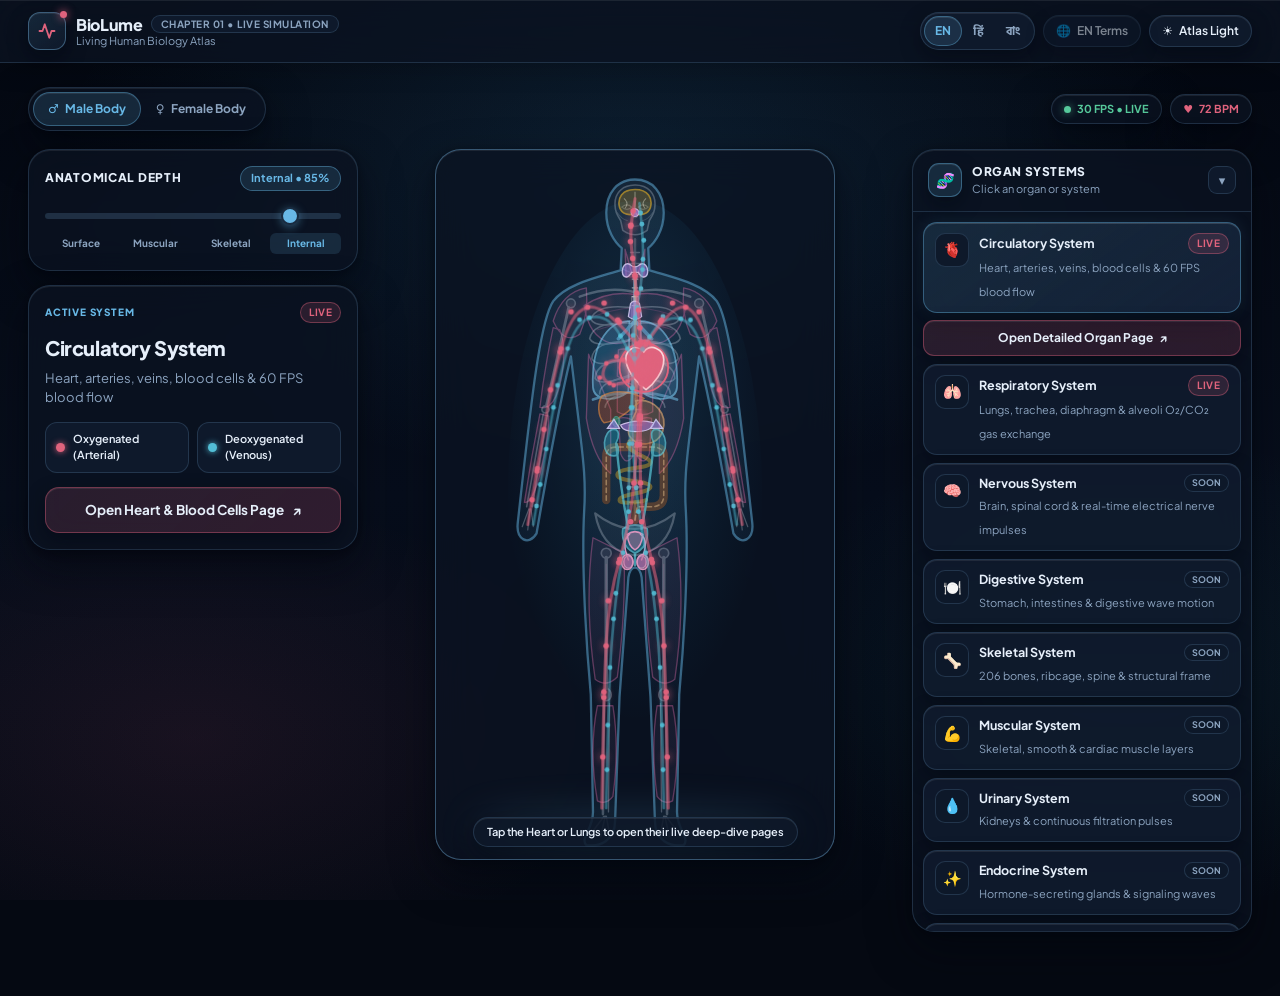
==== commit f464fefb: "Update index.html" ====
--- a/index.html
+++ b/index.html
@@ -54,7 +54,6 @@
 
   <!-- RESPONSIVE MULTI-DEVICE WORKSPACE (Mobile / Tablet / Laptop / Desktop) -->
   <main class="atlas-workspace">
-    <!-- Top Control Strip: Male/Female Switch + Live Telemetry -->
     <div class="stage-top-bar">
       <div class="sex-toggle glass-panel" role="group" aria-label="Body Switch">
         <button id="btn-male" class="sex-btn active-male" type="button" aria-pressed="true">
@@ -79,7 +78,6 @@
       </div>
     </div>
 
-    <!-- Responsive 3-Area Grid: Body Stage | Inspector Controls | Organ Systems Dock -->
     <div class="workspace-grid">
       <!-- AREA 1: FULL HUMAN BODY DIAGRAM + 60 FPS LIVE PHYSIOLOGY CANVAS -->
       <section class="col-body" aria-label="Interactive Human Body">
@@ -89,17 +87,17 @@
           <svg id="body-svg" viewBox="0 0 360 640" class="body-svg" role="img" aria-label="Interactive Full Human Body Anatomy">
             <defs>
               <linearGradient id="bodySkinGrad" x1="0" y1="0" x2="0" y2="1">
-                <stop id="skin-stop-1" offset="0%" stop-color="#68b8e6" stop-opacity="0.30" />
-                <stop id="skin-stop-2" offset="100%" stop-color="#2b7eb3" stop-opacity="0.14" />
+                <stop id="skin-stop-1" offset="0%" stop-color="#68b8e6" stop-opacity="0.28" />
+                <stop id="skin-stop-2" offset="100%" stop-color="#2b7eb3" stop-opacity="0.12" />
               </linearGradient>
 
               <radialGradient id="bodyInnerGlow" cx="50%" cy="34%" r="55%">
-                <stop offset="0%" stop-color="#68b8e6" stop-opacity="0.16" />
+                <stop offset="0%" stop-color="#68b8e6" stop-opacity="0.15" />
                 <stop offset="100%" stop-color="#0ea5e9" stop-opacity="0" />
               </radialGradient>
 
               <filter id="organGlow" x="-35%" y="-35%" width="170%" height="170%">
-                <feGaussianBlur stdDeviation="3.5" result="blur" />
+                <feGaussianBlur stdDeviation="3.2" result="blur" />
                 <feMerge>
                   <feMergeNode in="blur" />
                   <feMergeNode in="SourceGraphic" />
@@ -116,33 +114,27 @@
               d="M 180 26 C 196 26 206 38 206 56 C 206 72 198 83 192 88 L 193 108 C 212 114 242 120 254 136 C 266 154 274 226 286 336 C 288 352 276 358 269 346 C 258 282 248 228 238 186 L 231 244 C 228 272 224 294 226 326 C 228 362 226 426 220 492 L 218 598 C 218 614 230 622 224 628 C 212 630 198 624 198 606 L 194 494 L 186 386 C 184 374 176 374 174 386 L 166 494 L 162 606 C 162 624 148 630 136 628 C 130 622 142 614 142 598 L 140 492 C 134 426 132 362 134 326 C 136 294 132 272 129 244 L 122 186 C 112 228 102 282 91 346 C 84 358 72 352 74 336 C 86 226 94 154 106 136 C 118 120 148 114 167 108 L 168 88 C 162 83 154 72 154 56 C 154 38 164 26 180 26 Z"
               fill="url(#bodySkinGrad)"
               stroke="#68b8e6"
-              stroke-width="2.2"
+              stroke-width="2.1"
               stroke-linejoin="round"
             />
 
-            <!-- Anatomical Surface Contour Lines -->
-            <g id="layer-contours" stroke="#7dd3fc" stroke-opacity="0.28" stroke-width="1.1" fill="none" stroke-linecap="round">
-              <path d="M 168 106 Q 180 116 192 106" />
-              <line x1="180" y1="168" x2="180" y2="302" stroke-dasharray="3 5" stroke-opacity="0.20" />
+            <!-- Subtle Surface Midline -->
+            <g id="layer-contours" stroke="#7dd3fc" stroke-opacity="0.22" stroke-width="1" fill="none" stroke-linecap="round">
+              <path d="M 168 106 Q 180 115 192 106" />
+              <line x1="180" y1="168" x2="180" y2="302" stroke-dasharray="3 5" stroke-opacity="0.16" />
             </g>
 
             <!-- CONNECTED ANATOMICAL MUSCULAR LAYER -->
-            <g id="layer-muscular" stroke="#f472b6" stroke-width="1.2" fill="#f472b6" fill-opacity="0.14" opacity="0.32" stroke-linecap="round" stroke-linejoin="round">
-              <!-- Neck (Sternocleidomastoid) -->
+            <g id="layer-muscular" stroke="#f472b6" stroke-width="1.2" fill="#f472b6" fill-opacity="0.15" opacity="0.16" stroke-linecap="round" stroke-linejoin="round">
               <path d="M 171 89 L 178 114 L 172 114 Z M 189 89 L 182 114 L 188 114 Z" />
-              <!-- Pectorals (Connected to Sternum & Shoulders) -->
               <path d="M 179 130 Q 156 126 134 140 Q 138 168 158 174 Q 174 176 179 166 Z" />
               <path d="M 181 130 Q 204 126 226 140 Q 222 168 202 174 Q 186 176 181 166 Z" />
-              <!-- Pectoral Muscle Fiber Lines -->
               <path d="M 176 142 Q 158 144 142 150 M 176 154 Q 158 158 146 162 M 184 142 Q 202 144 218 150 M 184 154 Q 202 158 214 162" fill="none" stroke-opacity="0.55" stroke-width="0.9" />
-              <!-- Rectus Abdominis (Connected 6-Pack Segments) -->
               <path d="M 165 180 Q 172 178 178 182 L 178 206 Q 170 208 164 204 Z M 195 180 Q 188 178 182 182 L 182 206 Q 190 208 196 204 Z" />
               <path d="M 164 210 Q 172 208 178 212 L 178 238 Q 170 240 164 236 Z M 196 210 Q 188 208 182 212 L 182 238 Q 190 240 196 236 Z" />
               <path d="M 165 242 Q 172 240 178 244 L 178 276 Q 172 286 167 274 Z M 195 242 Q 188 240 182 244 L 182 276 Q 188 286 193 274 Z" />
-              <!-- Lateral Obliques (Connecting Ribcage to Pelvis) -->
               <path d="M 138 184 Q 148 210 158 234 L 158 292 Q 142 278 136 242 Z" />
               <path d="M 222 184 Q 212 210 202 234 L 202 292 Q 218 278 224 242 Z" />
-              <!-- Male Arm Muscles (Deltoids -> Biceps -> Forearms) -->
               <g id="musc-arms-male">
                 <path d="M 136 124 Q 114 128 106 154 Q 116 176 130 166 Q 138 148 136 124 Z" />
                 <path d="M 106 160 Q 98 198 94 232 Q 108 236 114 202 Q 118 178 112 162 Z" />
@@ -151,7 +143,6 @@
                 <path d="M 254 160 Q 262 198 266 232 Q 252 236 246 202 Q 242 178 248 162 Z" />
                 <path d="M 266 238 Q 274 278 280 318 Q 272 320 264 284 Q 258 258 258 240 Z" />
               </g>
-              <!-- Female Arm Muscles (Fitted strictly inside narrower Female arms) -->
               <g id="musc-arms-female" class="hidden">
                 <path d="M 140 128 Q 120 132 114 156 Q 122 174 134 166 Q 140 148 140 128 Z" />
                 <path d="M 114 162 Q 106 198 102 230 Q 112 234 118 202 Q 122 180 118 164 Z" />
@@ -160,32 +151,36 @@
                 <path d="M 246 162 Q 254 198 258 230 Q 248 234 242 202 Q 238 180 242 164 Z" />
                 <path d="M 258 236 Q 266 276 272 316 Q 266 318 258 282 Q 252 256 252 238 Z" />
               </g>
-              <!-- Connected Thighs (Quadriceps & Adductors) -->
               <path d="M 142 350 Q 134 410 144 478 Q 154 486 164 476 Q 172 414 170 364 Z" />
               <path d="M 218 350 Q 226 410 216 478 Q 206 486 196 476 Q 188 414 190 364 Z" />
               <path d="M 154 374 L 154 466 M 206 374 L 206 466" fill="none" stroke-opacity="0.55" stroke-width="0.9" />
-              <!-- Calves (Gastrocnemius & Tibialis) -->
               <path d="M 146 502 Q 138 542 146 588 Q 154 592 160 584 Q 166 540 160 502 Z" />
               <path d="M 214 502 Q 222 542 214 588 Q 206 592 200 584 Q 194 540 200 502 Z" />
             </g>
 
-            <!-- FULL ARTICULATED HUMAN SKELETAL LAYER -->
-            <g id="layer-skeletal" stroke="#cbd5e1" stroke-width="1.5" fill="none" stroke-linecap="round" stroke-linejoin="round" opacity="0.38">
-              <!-- Cranium & Jaw -->
-              <path d="M 164 52 C 164 36 196 36 196 52 C 196 63 191 71 186 76 L 174 76 C 169 71 164 63 164 52 Z" fill="#cbd5e1" fill-opacity="0.08" />
-              <circle cx="174" cy="54" r="3" stroke-opacity="0.7" />
-              <circle cx="186" cy="54" r="3" stroke-opacity="0.7" />
-              <path d="M 176 68 L 184 68" stroke-opacity="0.65" />
+            <!-- FULL ARTICULATED HUMAN SKELETAL LAYER (Medical-Atlas Skull) -->
+            <g id="layer-skeletal" stroke="#cbd5e1" stroke-width="1.5" fill="none" stroke-linecap="round" stroke-linejoin="round" opacity="0.18">
+              <!-- Anatomical Cranium, Cheekbones, Almond Orbits, Nasal Cavity & Tapered Mandible -->
+              <path d="M 180 31 C 168 31 161 39 162 50 C 162 56 165 60 167 63 L 169 72 Q 180 80 191 72 L 193 63 C 195 60 198 56 198 50 C 199 39 192 31 180 31 Z" fill="#cbd5e1" fill-opacity="0.10" stroke-width="1.45" />
+              <!-- Zygomatic Arch / Cheekbone Contour -->
+              <path d="M 164 56 Q 168 62 173 63 M 196 56 Q 192 62 187 63" stroke-width="1.0" stroke-opacity="0.65" />
+              <!-- Almond Eye Sockets (Orbits) -->
+              <path d="M 168 51 Q 173 47 177 51 Q 173 55 168 51 Z" fill="#0f172a" fill-opacity="0.45" stroke="#cbd5e1" stroke-width="1.0" />
+              <path d="M 183 51 Q 187 47 192 51 Q 187 55 183 51 Z" fill="#0f172a" fill-opacity="0.45" stroke="#cbd5e1" stroke-width="1.0" />
+              <!-- Inverted-Teardrop Nasal Cavity -->
+              <path d="M 180 54 L 178 60 Q 180 61.5 182 60 Z" fill="#0f172a" fill-opacity="0.45" stroke="#cbd5e1" stroke-width="0.9" />
+              <!-- Maxilla / Subtle Jawline Division -->
+              <path d="M 173 67 Q 180 69.5 187 67" stroke-width="1.0" stroke-opacity="0.65" />
 
               <!-- Segmented Spine (Cervical, Thoracic, Lumbar) -->
-              <line x1="180" y1="80" x2="180" y2="334" stroke-width="2.2" stroke-opacity="0.7" />
+              <line x1="180" y1="80" x2="180" y2="334" stroke-width="2.2" stroke-opacity="0.72" />
               <path d="M 176 92 L 184 92 M 176 102 L 184 102 M 175 112 L 185 112 M 175 234 L 185 234 M 174 248 L 186 248 M 174 262 L 186 262 M 174 276 L 186 276 M 174 290 L 186 290 M 174 304 L 186 304 M 175 318 L 185 318" stroke-width="1.4" />
 
-              <!-- Clavicles (Collarbones) & Sternum (Breastbone) -->
+              <!-- Clavicles & Sternum -->
               <path d="M 130 132 Q 156 122 180 128 Q 204 122 230 132" stroke-width="2.2" />
               <path d="M 177 132 L 183 132 L 182 204 L 178 204 Z" fill="#cbd5e1" fill-opacity="0.22" stroke-width="1.4" />
 
-              <!-- Articulated Ribcage (7 Pairs) -->
+              <!-- Articulated Ribcage -->
               <path d="M 177 142 Q 146 138 140 152 Q 144 162 177 154 M 183 142 Q 214 138 220 152 Q 216 162 183 154" />
               <path d="M 177 156 Q 142 154 139 170 Q 144 180 177 170 M 183 156 Q 218 154 221 170 Q 216 180 183 170" />
               <path d="M 177 172 Q 142 172 141 188 Q 146 198 177 186 M 183 172 Q 218 172 219 188 Q 214 198 183 186" />
@@ -193,10 +188,10 @@
               <path d="M 177 204 Q 148 208 148 220 M 183 204 Q 212 208 212 220" />
               <path d="M 177 218 Q 154 222 153 232 M 183 218 Q 206 222 207 232" />
 
-              <!-- Pelvis (Swaps width for Male/Female in body.js) -->
+              <!-- Pelvis -->
               <path id="pelvis-path" d="M 144 328 Q 180 356 216 328 Q 210 362 180 366 Q 150 362 144 328 Z" fill="#cbd5e1" fill-opacity="0.12" stroke-width="2" />
 
-              <!-- Male Arm Bones (Humerus, Radius/Ulna, Hands) -->
+              <!-- Male Arm Bones -->
               <g id="skel-arms-male">
                 <circle cx="122" cy="138" r="4" fill="#cbd5e1" fill-opacity="0.25" />
                 <line x1="120" y1="142" x2="100" y2="230" stroke-width="2.6" />
@@ -213,7 +208,7 @@
                 <path d="M 276 324 L 282 340 M 275 324 L 277 343 M 274 324 L 272 340" stroke-width="1.1" />
               </g>
 
-              <!-- Female Arm Bones (Fitted strictly inside narrower Female arms) -->
+              <!-- Female Arm Bones -->
               <g id="skel-arms-female" class="hidden">
                 <circle cx="126" cy="142" r="3.6" fill="#cbd5e1" fill-opacity="0.25" />
                 <line x1="125" y1="146" x2="107" y2="230" stroke-width="2.3" />
@@ -230,7 +225,7 @@
                 <path d="M 268 322 L 274 337 M 268 322 L 269 340 M 267 322 L 264 337" stroke-width="1.0" />
               </g>
 
-              <!-- Leg Bones (Hips, Femurs, Patellae/Kneecaps, Tibia/Fibula, Feet) -->
+              <!-- Leg Bones -->
               <circle cx="154" cy="364" r="4.5" fill="#cbd5e1" fill-opacity="0.25" />
               <line x1="154" y1="368" x2="154" y2="486" stroke-width="3.2" />
               <ellipse cx="154" cy="492" rx="4.5" ry="5.5" fill="#cbd5e1" fill-opacity="0.3" />
@@ -246,53 +241,101 @@
               <path d="M 208 602 L 220 618 M 207 602 L 211 620 M 206 602 L 203 618" stroke-width="1.4" />
             </g>
 
-            <!-- DETAILED CLICKABLE ORGAN DIAGRAMS -->
+            <!-- DETAILED CLICKABLE ORGAN SYSTEMS -->
             <g id="layer-organs">
-              <!-- Brain (Nervous System) -->
+              <!-- 1. Brain (Nervous System) -->
               <g id="org-brain" class="organ-clickable" data-organ="nervous" role="button" tabindex="0" aria-label="Nervous System — Brain">
-                <path d="M 180 34 C 167 34 162 44 164 53 C 166 61 173 64 180 61 C 187 64 194 61 196 53 C 198 44 193 34 180 34 Z" fill="#fbbf24" fill-opacity="0.34" stroke="#fbbf24" stroke-width="1.5" />
-                <path d="M 180 36 L 180 60 M 169 44 Q 175 48 170 54 M 191 44 Q 185 48 190 54 M 172 41 Q 176 43 178 40 M 188 41 Q 184 43 182 40" stroke="#fef3c7" stroke-width="0.95" stroke-opacity="0.78" fill="none" />
-              </g>
-
-              <!-- Trachea & Lungs (Respiratory System -> Opens respiratory.html) -->
+                <path d="M 180 35 C 168 35 164 43 166 51 C 168 57 174 59 180 57 C 186 59 192 57 194 51 C 196 43 192 35 180 35 Z" fill="#fbbf24" fill-opacity="0.34" stroke="#fbbf24" stroke-width="1.5" />
+                <path d="M 180 37 L 180 56 M 170 43 Q 175 47 171 52 M 190 43 Q 185 47 189 52" stroke="#fef3c7" stroke-width="0.95" stroke-opacity="0.8" fill="none" />
+              </g>
+
+              <!-- 2. Whole Respiratory System (Trachea, Bronchi, Lungs & Diaphragm -> Opens respiratory.html) -->
               <g id="org-lungs" class="organ-clickable" data-organ="respiratory" role="button" tabindex="0" aria-label="Open Respiratory System Page">
-                <path d="M 180 112 L 180 158 M 180 156 L 166 170 M 180 156 L 194 170" stroke="#7dd3fc" stroke-width="3" stroke-linecap="round" fill="none" opacity="0.75" />
-                <path id="org-lung-l" d="M 175 154 C 154 154 140 178 142 214 C 143 226 161 228 174 218 Z" fill="#38bdf8" fill-opacity="0.28" stroke="#38bdf8" stroke-width="1.5" />
-                <path id="org-lung-r" d="M 185 154 C 206 154 220 178 218 214 C 217 226 199 228 186 218 Z" fill="#38bdf8" fill-opacity="0.28" stroke="#38bdf8" stroke-width="1.5" />
-              </g>
-
-              <!-- Complete Digestive System (Esophagus, Liver, Gallbladder, Stomach, Large & Small Intestine) -->
+                <!-- Trachea & Cartilage Rings -->
+                <path d="M 180 106 L 180 156 M 180 154 L 165 170 M 180 154 L 195 170" stroke="#7dd3fc" stroke-width="3.2" stroke-linecap="round" fill="none" />
+                <path d="M 177.5 116 L 182.5 116 M 177.5 124 L 182.5 124 M 177.5 132 L 182.5 132 M 177.5 140 L 182.5 140" stroke="#e0f2fe" stroke-width="1.1" stroke-linecap="round" />
+                <!-- Left & Right Lungs -->
+                <path id="org-lung-l" d="M 175 154 C 154 154 140 178 142 214 C 143 226 161 228 174 218 Z" fill="#38bdf8" fill-opacity="0.32" stroke="#7dd3fc" stroke-width="1.6" />
+                <path id="org-lung-r" d="M 185 154 C 206 154 220 178 218 214 C 217 226 199 228 186 218 Z" fill="#38bdf8" fill-opacity="0.32" stroke="#7dd3fc" stroke-width="1.6" />
+                <!-- Diaphragm Dome -->
+                <path id="org-diaphragm" d="M 142 225 Q 180 212 218 225" fill="none" stroke="#7dd3fc" stroke-width="2.4" stroke-linecap="round" stroke-opacity="0.85" />
+              </g>
+
+              <!-- 3. Complete Digestive System (Esophagus, Liver, Gallbladder, Stomach, Large & Small Intestine) -->
               <g id="org-digestive" class="organ-clickable" data-organ="digestive" role="button" tabindex="0" aria-label="Digestive System — Liver, Stomach & Intestines">
-                <!-- Esophagus -->
-                <line x1="180" y1="112" x2="181" y2="226" stroke="#fdba74" stroke-width="2.4" stroke-opacity="0.55" stroke-linecap="round" />
-                <!-- Liver (Anatomical Right / Viewer's Left) -->
-                <path d="M 150 222 C 162 215 178 218 188 224 C 176 234 166 244 152 246 C 146 240 146 228 150 222 Z" fill="#ea580c" fill-opacity="0.42" stroke="#fb923c" stroke-width="1.4" />
-                <!-- Gallbladder (Tucked under Liver) -->
-                <ellipse cx="163" cy="245" rx="3.4" ry="4.6" fill="#34d399" fill-opacity="0.65" stroke="#6ee7b7" stroke-width="0.9" />
-                <!-- J-Shaped Stomach (Anatomical Left / Viewer's Right) -->
-                <path id="org-stomach" d="M 181 226 C 198 224 210 238 205 254 C 200 267 182 269 175 258 C 172 252 177 244 181 236 Z" fill="#fb923c" fill-opacity="0.38" stroke="#fdba74" stroke-width="1.5" />
-                <!-- Large Intestine (Colon Frame: Ascending -> Transverse -> Descending -> Rectum) -->
-                <path d="M 154 316 L 154 276 Q 154 268 164 268 L 196 268 Q 206 268 206 276 L 206 312 Q 206 322 194 322 L 182 322 L 180 334" fill="none" stroke="#f97316" stroke-width="7.5" stroke-linecap="round" stroke-linejoin="round" stroke-opacity="0.45" />
+                <line x1="180" y1="112" x2="181" y2="226" stroke="#fdba74" stroke-width="2.4" stroke-opacity="0.6" stroke-linecap="round" />
+                <path d="M 150 222 C 162 215 178 218 188 224 C 176 234 166 244 152 246 C 146 240 146 228 150 222 Z" fill="#ea580c" fill-opacity="0.44" stroke="#fb923c" stroke-width="1.4" />
+                <ellipse cx="163" cy="245" rx="3.4" ry="4.6" fill="#34d399" fill-opacity="0.68" stroke="#6ee7b7" stroke-width="0.9" />
+                <path id="org-stomach" d="M 181 226 C 198 224 210 238 205 254 C 200 267 182 269 175 258 C 172 252 177 244 181 236 Z" fill="#fb923c" fill-opacity="0.4" stroke="#fdba74" stroke-width="1.5" />
+                <path d="M 154 316 L 154 276 Q 154 268 164 268 L 196 268 Q 206 268 206 276 L 206 312 Q 206 322 194 322 L 182 322 L 180 334" fill="none" stroke="#f97316" stroke-width="7.5" stroke-linecap="round" stroke-linejoin="round" stroke-opacity="0.48" />
                 <path d="M 154 316 L 154 276 Q 154 268 164 268 L 196 268 Q 206 268 206 276 L 206 312 Q 206 322 194 322 L 182 322 L 180 334" fill="none" stroke="#fdba74" stroke-width="1.4" stroke-dasharray="4 3" stroke-linecap="round" />
-                <!-- Small Intestine (Coiled Loops Inside Colon Frame) -->
-                <path d="M 176 262 C 166 272 194 276 194 282 C 194 288 164 286 164 293 C 164 300 194 298 194 304 C 194 310 166 310 166 316 C 166 320 184 318 190 316" fill="none" stroke="#fbbf24" stroke-width="3.6" stroke-linecap="round" stroke-opacity="0.62" />
-              </g>
-
-              <!-- Complete Urinary System (Kidneys -> Ureters -> Bladder -> Urethra) -->
+                <path d="M 176 262 C 166 272 194 276 194 282 C 194 288 164 286 164 293 C 164 300 194 298 194 304 C 194 310 166 310 166 316 C 166 320 184 318 190 316" fill="none" stroke="#fbbf24" stroke-width="3.6" stroke-linecap="round" stroke-opacity="0.65" />
+              </g>
+
+              <!-- 4. Symmetrically Aligned Urinary System (Kidneys -> Ureters -> Bladder -> Urethra) -->
               <g id="org-urinary" class="organ-clickable" data-organ="urinary" role="button" tabindex="0" aria-label="Urinary System — Kidneys, Ureters & Bladder">
-                <!-- Kidneys (Anatomical Right slightly lower due to Liver) -->
-                <path id="org-kidney-l" d="M 161 254 C 151 254 148 278 161 278 C 166 278 166 271 163 266 C 166 261 166 254 161 254 Z" fill="#22d3ee" fill-opacity="0.42" stroke="#67e8f9" stroke-width="1.4" />
-                <path id="org-kidney-r" d="M 199 248 C 209 248 212 272 199 272 C 194 272 194 265 197 260 C 194 255 194 248 199 248 Z" fill="#22d3ee" fill-opacity="0.42" stroke="#67e8f9" stroke-width="1.4" />
-                <!-- Ureters connecting Kidneys to Bladder -->
-                <path d="M 163 268 Q 167 308 174 342" fill="none" stroke="#67e8f9" stroke-width="2.1" stroke-linecap="round" />
-                <path d="M 197 262 Q 193 308 186 342" fill="none" stroke="#67e8f9" stroke-width="2.1" stroke-linecap="round" />
+                <!-- Symmetrical Left & Right Bean-Shaped Kidneys on the Exact Same Line (y=252..276) -->
+                <path id="org-kidney-l" d="M 161 252 C 151 252 148 276 161 276 C 166 276 166 269 163 264 C 166 259 166 252 161 252 Z" fill="#22d3ee" fill-opacity="0.45" stroke="#67e8f9" stroke-width="1.5" />
+                <path id="org-kidney-r" d="M 199 252 C 209 252 212 276 199 276 C 194 276 194 269 197 264 C 194 259 194 252 199 252 Z" fill="#22d3ee" fill-opacity="0.45" stroke="#67e8f9" stroke-width="1.5" />
+                <!-- Symmetrical Ureters -->
+                <path d="M 163 265 Q 167 306 174 342" fill="none" stroke="#67e8f9" stroke-width="2.2" stroke-linecap="round" />
+                <path d="M 197 265 Q 193 306 186 342" fill="none" stroke="#67e8f9" stroke-width="2.2" stroke-linecap="round" />
                 <!-- Pelvic Urinary Bladder & Urethra -->
-                <path id="org-bladder" d="M 169 342 Q 180 335 191 342 Q 193 358 180 364 Q 167 358 169 342 Z" fill="#22d3ee" fill-opacity="0.45" stroke="#67e8f9" stroke-width="1.5" />
-                <line x1="180" y1="364" x2="180" y2="375" stroke="#67e8f9" stroke-width="2.1" stroke-linecap="round" />
+                <path id="org-bladder" d="M 169 342 Q 180 335 191 342 Q 193 358 180 364 Q 167 358 169 342 Z" fill="#22d3ee" fill-opacity="0.48" stroke="#67e8f9" stroke-width="1.6" />
+                <line x1="180" y1="364" x2="180" y2="375" stroke="#67e8f9" stroke-width="2.2" stroke-linecap="round" />
+              </g>
+
+              <!-- 5. Anatomically Shaped Endocrine Glands -->
+              <g id="org-endocrine" class="organ-clickable" data-organ="endocrine" role="button" tabindex="0" aria-label="Endocrine System — Hormone Glands">
+                <!-- Pituitary (Brain Base) -->
+                <circle cx="180" cy="56" r="3.4" fill="#c084fc" fill-opacity="0.75" stroke="#e9d5ff" stroke-width="1.1" />
+                <!-- Butterfly-Shaped Thyroid (Neck) -->
+                <path d="M 177 104 C 172 99 167 105 169 112 C 171 116 175 114 177 110 L 183 110 C 185 114 189 116 191 112 C 193 105 188 99 183 104 Q 180 106 177 104 Z" fill="#a78bfa" fill-opacity="0.58" stroke="#ddd6fe" stroke-width="1.2" />
+                <!-- Thymus (Upper Chest) -->
+                <path d="M 176 138 Q 180 134 184 138 L 186 150 Q 180 155 174 150 Z" fill="#a78bfa" fill-opacity="0.52" stroke="#ddd6fe" stroke-width="1.1" />
+                <!-- Leaf-Shaped Pancreas -->
+                <path d="M 167 248 Q 182 242 197 246 Q 196 254 180 254 Q 169 254 167 248 Z" fill="#c084fc" fill-opacity="0.55" stroke="#e9d5ff" stroke-width="1.1" />
+                <!-- Triangular Adrenal Glands (Sitting symmetrically atop Kidneys) -->
+                <path d="M 155 251 L 161 243 L 166 251 Z" fill="#a78bfa" fill-opacity="0.65" stroke="#ddd6fe" stroke-width="1.1" />
+                <path d="M 194 251 L 199 243 L 205 251 Z" fill="#a78bfa" fill-opacity="0.65" stroke="#ddd6fe" stroke-width="1.1" />
+                <!-- Endocrine Gonads (Auto-Swap for Male/Female) -->
+                <g id="endo-gonads-male">
+                  <ellipse cx="174" cy="372" rx="4.2" ry="5.5" fill="#a78bfa" fill-opacity="0.58" stroke="#ddd6fe" stroke-width="1.1" />
+                  <ellipse cx="186" cy="372" rx="4.2" ry="5.5" fill="#a78bfa" fill-opacity="0.58" stroke="#ddd6fe" stroke-width="1.1" />
+                </g>
+                <g id="endo-gonads-female" class="hidden">
+                  <ellipse cx="160" cy="336" rx="4.8" ry="3.4" fill="#c084fc" fill-opacity="0.62" stroke="#e9d5ff" stroke-width="1.1" />
+                  <ellipse cx="200" cy="336" rx="4.8" ry="3.4" fill="#c084fc" fill-opacity="0.62" stroke="#e9d5ff" stroke-width="1.1" />
+                </g>
+              </g>
+
+              <!-- 6. Clear Anatomical Reproductive System (Adapts Automatically for Male & Female) -->
+              <g id="org-reproductive" class="organ-clickable" data-organ="reproductive" role="button" tabindex="0" aria-label="Reproductive System">
+                <!-- Male Reproductive Anatomy -->
+                <g id="repro-male">
+                  <!-- Prostate & Seminal Base -->
+                  <path d="M 173 347 Q 180 342 187 347 Q 186 358 180 361 Q 174 358 173 347 Z" fill="#d47ca8" fill-opacity="0.48" stroke="#f9a8d4" stroke-width="1.4" />
+                  <!-- Vas Deferens Ducts -->
+                  <path d="M 174 370 Q 167 352 175 347 M 186 370 Q 193 352 185 347" fill="none" stroke="#f9a8d4" stroke-width="1.4" stroke-linecap="round" />
+                  <!-- Symmetrical Testes -->
+                  <ellipse cx="173" cy="372" rx="5.2" ry="6.8" fill="#d47ca8" fill-opacity="0.55" stroke="#f9a8d4" stroke-width="1.4" />
+                  <ellipse cx="187" cy="372" rx="5.2" ry="6.8" fill="#d47ca8" fill-opacity="0.55" stroke="#f9a8d4" stroke-width="1.4" />
+                </g>
+
+                <!-- Female Reproductive Anatomy -->
+                <g id="repro-female" class="hidden">
+                  <!-- Fallopian Tubes -->
+                  <path d="M 174 335 Q 164 326 156 334 M 186 335 Q 196 326 204 334" fill="none" stroke="#f9a8d4" stroke-width="2.1" stroke-linecap="round" />
+                  <!-- Pear-Shaped Uterus & Cervix -->
+                  <path d="M 171 334 Q 180 328 189 334 L 185 352 L 183 364 L 177 364 L 175 352 Z" fill="#d47ca8" fill-opacity="0.52" stroke="#f9a8d4" stroke-width="1.5" stroke-linejoin="round" />
+                  <!-- Left & Right Ovaries -->
+                  <ellipse cx="158" cy="337" rx="5.4" ry="3.8" fill="#f472b6" fill-opacity="0.62" stroke="#fbcfe8" stroke-width="1.3" />
+                  <ellipse cx="202" cy="337" rx="5.4" ry="3.8" fill="#f472b6" fill-opacity="0.62" stroke="#fbcfe8" stroke-width="1.3" />
+                </g>
               </g>
             </g>
 
-            <!-- Flagship Clickable Heart -> Opens circulatory.html -->
+            <!-- 7. Flagship Clickable Heart (Circulatory System -> Opens circulatory.html) -->
             <g id="heart-hotspot" class="organ-clickable" data-organ="circulatory" role="button" tabindex="0" aria-label="Open Heart & Circulatory System Page" filter="url(#organGlow)">
               <circle id="heart-ring" cx="188" cy="196" r="22" fill="none" stroke="var(--arterial)" stroke-width="1.7" class="hotspot-ring" />
               <path d="M 184 180 C 184 170 194 170 195 178" fill="none" stroke="#e0637d" stroke-width="3" stroke-linecap="round" />
@@ -300,7 +343,7 @@
             </g>
           </svg>
 
-          <!-- 60 FPS Real-Time Physiology Canvas -->
+          <!-- 60 FPS Real-Time Physiology Canvas (Aligned 1:1 with SVG) -->
           <canvas id="body-canvas" class="stage-canvas" aria-hidden="true"></canvas>
 
           <div class="stage-hint-wrap">
@@ -328,7 +371,6 @@
           <h1 id="active-sys-title" class="sys-title">Circulatory System</h1>
           <p id="active-sys-desc" class="sys-desc"></p>
 
-          <!-- Shown when a LIVE organ page (Circulatory or Respiratory) is selected -->
           <div id="circulatory-actions">
             <div class="legend-grid">
               <div class="legend-item">
@@ -346,7 +388,6 @@
             </a>
           </div>
 
-          <!-- Shown when another system is selected -->
           <div id="coming-soon-box" class="soon-box hidden">
             <div class="soon-title" data-i18n="stage.comingSoonTitle">Dedicated Organ Page Coming Next</div>
             <p class="soon-desc" data-i18n="stage.comingSoonDesc"></p>
@@ -358,7 +399,7 @@
         </div>
       </section>
 
-      <!-- AREA 3: ORGAN SYSTEMS DOCK (Sticky Right Sidebar on Laptop/Desktop, Clean Grid on Mobile/Tablet) -->
+      <!-- AREA 3: ORGAN SYSTEMS DOCK -->
       <aside id="organ-dock" class="col-dock" aria-label="Organ Systems">
         <div class="glass-panel dock-card">
           <button id="btn-dock-toggle" class="dock-header" type="button" aria-expanded="true">
--- a/style.css
+++ b/style.css
@@ -144,7 +144,6 @@
   -webkit-font-smoothing: antialiased;
 }
 
-/* Subtle immersive grid overlay with soft edge vignette */
 .lab-grid-bg::before {
   content: "";
   position: fixed;
@@ -326,7 +325,6 @@
   color: var(--muted);
 }
 
-/* Gentle Segmented Language Switcher */
 .lang-group {
   display: flex;
   align-items: center;
@@ -356,7 +354,6 @@
   box-shadow: inset 0 1px 0 rgba(255, 255, 255, 0.1);
 }
 
-/* Gentle Floating Pill Buttons */
 .pill-btn {
   display: inline-flex;
   align-items: center;
@@ -476,7 +473,6 @@
   animation: pulseDot 1.8s ease-in-out infinite;
 }
 
-/* Mobile-First Grid: Body -> Inspector -> Organ Systems Dock */
 .workspace-grid {
   display: grid;
   grid-template-columns: minmax(0, 1fr);
@@ -501,14 +497,14 @@
   gap: 14px;
 }
 
-/* Full Human Body Stage */
+/* Full Human Body Stage — Zero padding so 360x640 SVG & Canvas align 1:1 */
 .body-stage {
   position: relative;
   width: 100%;
   max-width: 370px;
   aspect-ratio: 9 / 16;
   border-radius: 26px;
-  padding: 10px;
+  padding: 0;
   overflow: hidden;
   border-color: var(--border-strong);
 }
@@ -526,7 +522,8 @@
 }
 
 .body-svg {
-  position: relative;
+  position: absolute;
+  inset: 0;
   z-index: 10;
   width: 100%;
   height: 100%;
@@ -546,7 +543,7 @@
 .organ-clickable {
   cursor: pointer;
   outline: none;
-  transition: filter 0.22s ease, opacity 0.22s ease;
+  transition: filter 0.22s ease, opacity 0.25s ease;
 }
 
 .organ-clickable:hover,
@@ -734,7 +731,6 @@
 .arterial-dot { background: var(--arterial); box-shadow: 0 0 6px var(--arterial); }
 .venous-dot { background: var(--venous); box-shadow: 0 0 6px var(--venous); }
 
-/* Calm, Refined Themed Primary Button (No Harsh Neon Glare) */
 .primary-cta {
   margin-top: 14px;
   width: 100%;
@@ -795,7 +791,7 @@
 }
 
 /* =========================================
-   ORGAN SYSTEMS DOCK (Grid on Mobile/Tablet, Sticky Sidebar on Laptop/Desktop)
+   ORGAN SYSTEMS DOCK
    ========================================= */
 .dock-card {
   border-radius: 22px;
@@ -983,7 +979,7 @@
 }
 
 /* =========================================
-   ORGAN DEEP-DIVE PAGE (CIRCULATORY / HEART)
+   ORGAN DEEP-DIVE PAGES (CIRCULATORY / RESPIRATORY)
    ========================================= */
 .heart-view {
   max-width: 1400px;
@@ -1387,7 +1383,6 @@
 .hide-xs { display: none; }
 .hide-sm { display: none; }
 
-/* Small Phone Wide & Up */
 @media (min-width: 480px) {
   .hide-xs { display: inline; }
   .brand-tagline { display: block; }
@@ -1398,7 +1393,6 @@
   .preset-grid { grid-template-columns: repeat(4, minmax(0, 1fr)); }
 }
 
-/* Tablet View (640px - 1023px): 2-Column Body + Inspector, 3-Column Organ Grid Below */
 @media (min-width: 640px) {
   .hide-sm { display: inline; }
   .atlas-workspace,
@@ -1417,7 +1411,6 @@
   }
 }
 
-/* Laptop View (1024px - 1279px): 3-Column Lab Workspace with Sticky Sidebars */
 @media (min-width: 1024px) {
   .chapter-badge { display: inline-block; }
   .workspace-grid {
@@ -1445,7 +1438,6 @@
     overflow-y: auto;
   }
 
-  /* Heart Deep-Dive 2-Column Sticky Layout */
   .heart-grid {
     grid-template-columns: minmax(0, 7fr) minmax(0, 5fr);
     gap: 24px;
@@ -1457,7 +1449,6 @@
   }
 }
 
-/* Large Desktop View (1280px+): Generous Lab Proportions */
 @media (min-width: 1280px) {
   .nav-inner { padding: 12px 28px; }
   .atlas-workspace,
